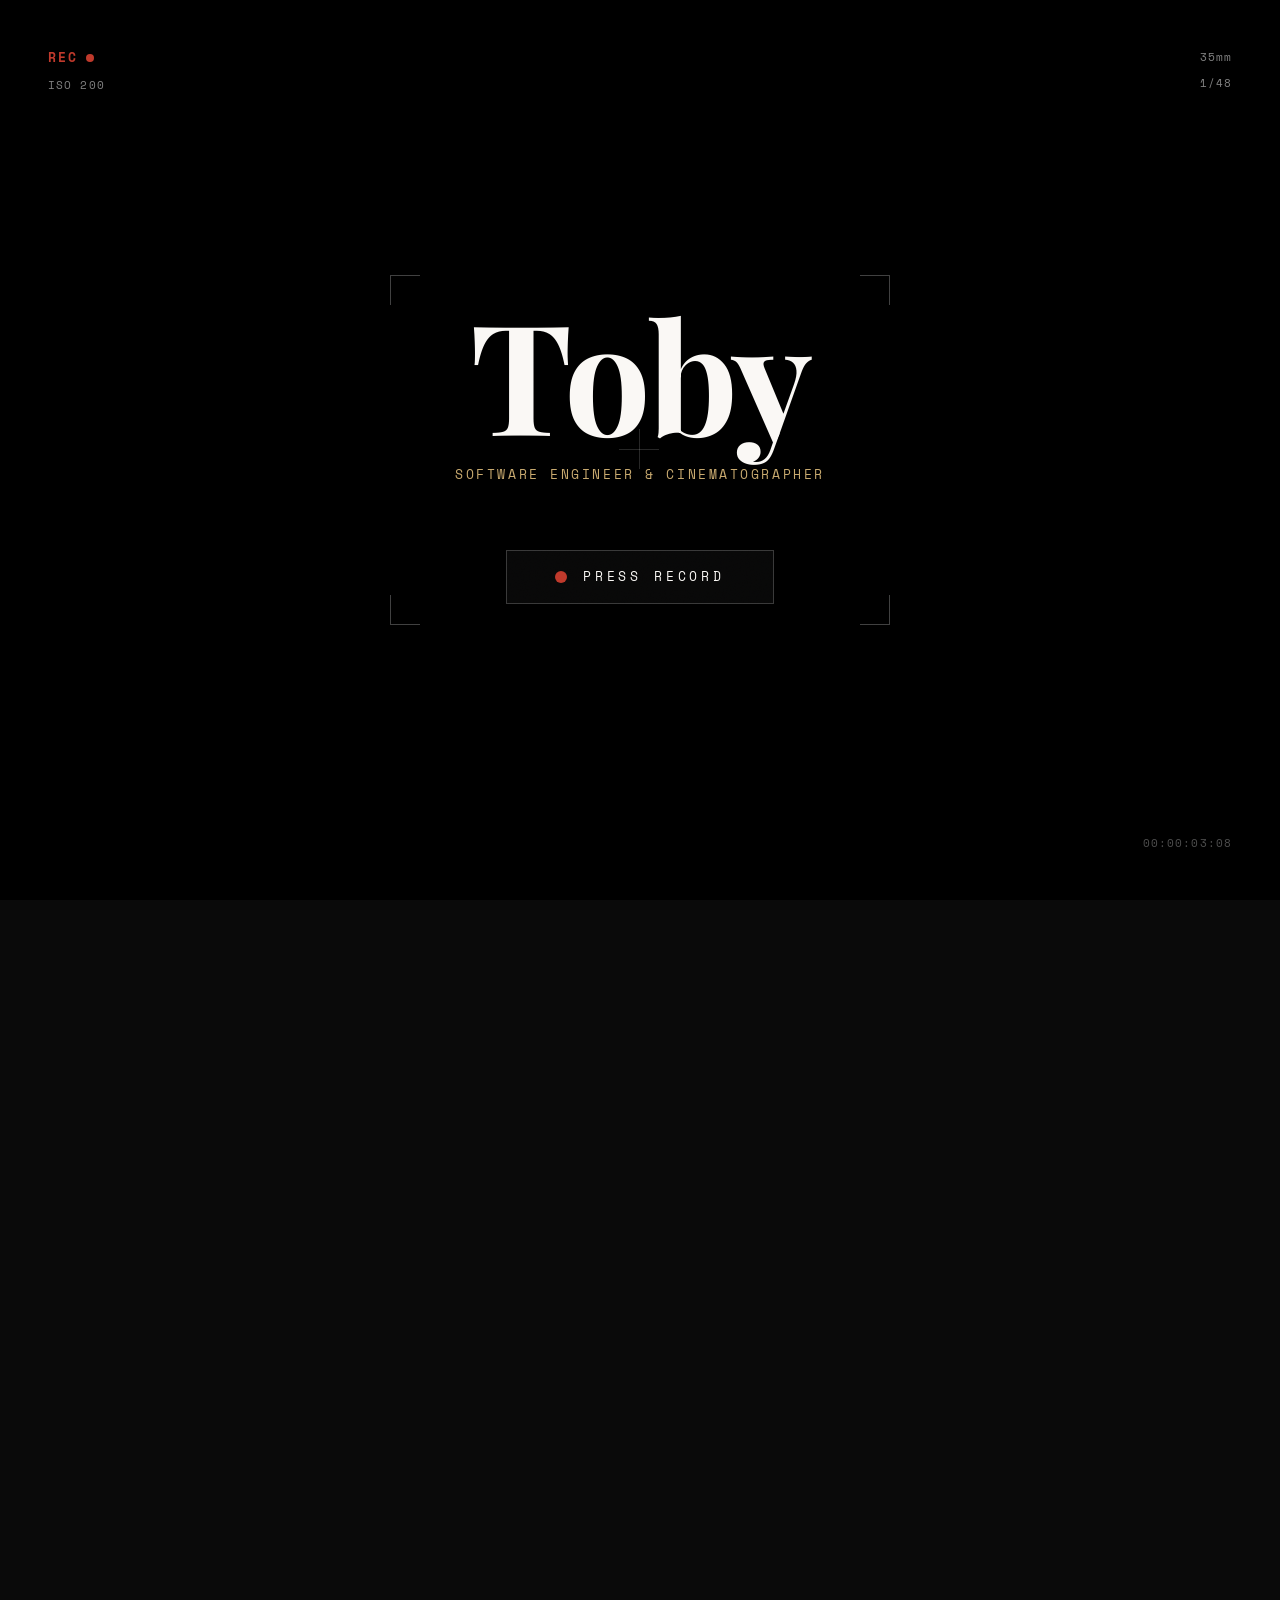
==== v4/index.html @ 3d8ef24a "Add all portfolio versions and update root index Includes v1 assets (css/js), version2, version3 (in" ====
<!DOCTYPE html>
<html lang="en">
<head>
  <meta charset="UTF-8">
  <meta name="viewport" content="width=device-width, initial-scale=1.0">
  <title>Toby | Software Engineer & Cinematographer</title>

  <!-- SEO -->
  <meta name="description" content="Toby (Anani Oluwatobiloba) — Software engineer & cinematographer. Engineering systems, capturing stories.">
  <meta name="author" content="Anani Oluwatobiloba">
  <meta property="og:title" content="Toby — Software Engineer & Cinematographer">
  <meta property="og:description" content="Engineering systems. Capturing stories. Sometimes both.">
  <meta property="og:type" content="website">
  <meta name="twitter:card" content="summary_large_image">
  <meta name="twitter:site" content="@Anani_oluwatobi">

  <!-- Favicon -->
  <link rel="icon" href="../img/favicon.svg" type="image/svg+xml">

  <!-- Fonts -->
  <link rel="preconnect" href="https://fonts.googleapis.com">
  <link rel="preconnect" href="https://fonts.gstatic.com" crossorigin>
  <link href="https://fonts.googleapis.com/css2?family=Playfair+Display:wght@400;500;600;700;800&family=Space+Mono:wght@400;700&family=Inter:wght@300;400;500;600&display=swap" rel="stylesheet">

  <!-- Styles -->
  <link rel="stylesheet" href="css/style.css">

  <!-- GSAP + ScrollTrigger -->
  <script src="https://cdnjs.cloudflare.com/ajax/libs/gsap/3.12.5/gsap.min.js" defer></script>
  <script src="https://cdnjs.cloudflare.com/ajax/libs/gsap/3.12.5/ScrollTrigger.min.js" defer></script>
</head>
<body>

  <!-- ═══════════════════════════════════════════
       FILM GRAIN OVERLAY (always on)
  ═══════════════════════════════════════════ -->
  <div class="film-grain" aria-hidden="true"></div>

  <!-- ═══════════════════════════════════════════
       CINEMATIC ENTRY / VIEWFINDER
  ═══════════════════════════════════════════ -->
  <section class="viewfinder" id="viewfinder">
    <div class="viewfinder__hud">
      <div class="viewfinder__top-left">
        <span class="viewfinder__rec">REC <span class="viewfinder__rec-dot"></span></span>
        <span class="viewfinder__meta">ISO 200</span>
      </div>
      <div class="viewfinder__top-right">
        <span class="viewfinder__meta">35mm</span>
        <span class="viewfinder__meta">1/48</span>
      </div>
      <div class="viewfinder__crosshair"></div>
      <div class="viewfinder__brackets">
        <span class="viewfinder__bracket viewfinder__bracket--tl"></span>
        <span class="viewfinder__bracket viewfinder__bracket--tr"></span>
        <span class="viewfinder__bracket viewfinder__bracket--bl"></span>
        <span class="viewfinder__bracket viewfinder__bracket--br"></span>
      </div>
    </div>

    <div class="viewfinder__bg">
      <img src="https://images.unsplash.com/photo-1533929736458-ca588d08c8be?w=1920&q=80" alt="" class="viewfinder__bg-img">
    </div>

    <div class="viewfinder__content">
      <h1 class="viewfinder__name">Toby</h1>
      <p class="viewfinder__role">Software Engineer & Cinematographer</p>
      <button class="viewfinder__enter" id="enter-btn">
        <span class="viewfinder__enter-icon"></span>
        PRESS RECORD
      </button>
    </div>

    <div class="viewfinder__timecode">00:00:00:00</div>
  </section>

  <!-- ═══════════════════════════════════════════
       MAIN SITE (hidden until entry)
  ═══════════════════════════════════════════ -->
  <main class="site" id="site">

    <!-- ─── NAVIGATION ─── -->
    <nav class="nav" id="nav">
      <a href="#" class="nav__brand">TOBY<span class="nav__brand-dot">.</span></a>
      <ul class="nav__links" id="nav-links">
        <li><a href="#location-code" class="nav__link" data-location="1">THE CODE STUDIO</a></li>
        <li><a href="#location-cinema" class="nav__link" data-location="2">THE CINEMATIC WORLD</a></li>
        <li><a href="#location-lab" class="nav__link" data-location="3">THE EXPERIMENT LAB</a></li>
        <li><a href="#location-journey" class="nav__link" data-location="4">THE JOURNEY</a></li>
        <li><a href="#location-contact" class="nav__link" data-location="5">CONTACT</a></li>
      </ul>
      <button class="nav__hamburger" id="hamburger" aria-label="Toggle menu" aria-expanded="false">
        <span></span><span></span><span></span>
      </button>
    </nav>

    <!-- Mobile Menu -->
    <div class="mobile-menu" id="mobile-menu">
      <ul class="mobile-menu__links">
        <li><a href="#location-code" class="mobile-menu__link">THE CODE STUDIO</a></li>
        <li><a href="#location-cinema" class="mobile-menu__link">THE CINEMATIC WORLD</a></li>
        <li><a href="#location-lab" class="mobile-menu__link">THE EXPERIMENT LAB</a></li>
        <li><a href="#location-journey" class="mobile-menu__link">THE JOURNEY</a></li>
        <li><a href="#location-contact" class="mobile-menu__link">CONTACT</a></li>
      </ul>
    </div>

    <!-- ═══════════════════════════════════════════
         LOCATION 1 — THE CODE STUDIO
    ═══════════════════════════════════════════ -->
    <section class="location" id="location-code">
      <div class="location__header">
        <span class="location__number">LOCATION 01</span>
        <h2 class="location__title">THE CODE STUDIO</h2>
        <p class="location__subtitle">Where systems are engineered</p>
      </div>

      <div class="location__content container">
        <div class="code-studio__about">
          <div class="code-studio__text">
            <p>
              Hey, I'm Toby — a software engineer based in the Netherlands who's passionate about
              crafting clean, performant web experiences. I take ideas from concept to
              production, whether that's building fintech apps, productivity tools, or full-stack
              platforms.
            </p>
            <p>
              When I'm not writing code, I'm behind a camera capturing motion, light,
              and atmosphere. Both crafts share the same core: attention to detail
              and a desire to create something meaningful.
            </p>
          </div>
          <div class="code-studio__skills">
            <div class="skill-float" data-speed="0.8">React</div>
            <div class="skill-float" data-speed="1.2">Node.js</div>
            <div class="skill-float" data-speed="0.6">TypeScript</div>
            <div class="skill-float" data-speed="1.0">PostgreSQL</div>
            <div class="skill-float" data-speed="0.9">GraphQL</div>
            <div class="skill-float" data-speed="1.1">Next.js</div>
            <div class="skill-float" data-speed="0.7">Three.js</div>
            <div class="skill-float" data-speed="1.3">Systems</div>
          </div>
        </div>

        <div class="projects-grid">
          <!-- Swift Finance -->
          <article class="project-module" data-project="swift">
            <div class="project-module__visual">
              <img src="../img/illustration/swiftbank.png" alt="Swift Finance" loading="lazy">
              <div class="project-module__overlay">
                <span class="project-module__label">VIEW PROJECT</span>
              </div>
            </div>
            <div class="project-module__info">
              <h3 class="project-module__title">Swift Finance</h3>
              <p class="project-module__desc">Save money, make payments, and get loans easily. Manage your finances anywhere with just your phone number.</p>
              <div class="project-module__meta">
                <span class="project-module__tag">React</span>
              </div>
              <div class="project-module__links">
                <a href="http://getswiftbank.com" target="_blank" rel="noopener noreferrer" class="project-module__link">
                  Live
                  <svg width="12" height="12" viewBox="0 0 24 24" fill="none" stroke="currentColor" stroke-width="2"><path d="M7 17L17 7M17 7H7M17 7V17"/></svg>
                </a>
              </div>
            </div>
          </article>

          <!-- Todoly -->
          <article class="project-module" data-project="todoly">
            <div class="project-module__visual">
              <img src="../img/illustration/todoly.png" alt="Todoly" loading="lazy">
              <div class="project-module__overlay">
                <span class="project-module__label">VIEW PROJECT</span>
              </div>
            </div>
            <div class="project-module__info">
              <h3 class="project-module__title">Todoly</h3>
              <p class="project-module__desc">A task management app with a clean, intuitive interface for organizing daily tasks.</p>
              <div class="project-module__meta">
                <span class="project-module__tag">React</span>
                <span class="project-module__tag">GraphQL</span>
              </div>
              <div class="project-module__links">
                <a href="https://github.com/oluwatobiloba2000/Todoly" target="_blank" rel="noopener noreferrer" class="project-module__link">Code</a>
                <a href="https://todoly-app.netlify.app/" target="_blank" rel="noopener noreferrer" class="project-module__link">
                  Live
                  <svg width="12" height="12" viewBox="0 0 24 24" fill="none" stroke="currentColor" stroke-width="2"><path d="M7 17L17 7M17 7H7M17 7V17"/></svg>
                </a>
              </div>
            </div>
          </article>

          <!-- Team Work -->
          <article class="project-module" data-project="teamwork">
            <div class="project-module__visual">
              <img src="../img/illustration/Team work app.png" alt="Team Work" loading="lazy">
              <div class="project-module__overlay">
                <span class="project-module__label">VIEW PROJECT</span>
              </div>
            </div>
            <div class="project-module__info">
              <h3 class="project-module__title">Team Work</h3>
              <p class="project-module__desc">An internal social network for organizations — facilitating interaction and promoting team bonding.</p>
              <div class="project-module__meta">
                <span class="project-module__tag">React</span>
                <span class="project-module__tag">Node.js</span>
                <span class="project-module__tag">Express</span>
                <span class="project-module__tag">PostgreSQL</span>
              </div>
              <div class="project-module__links">
                <a href="https://github.com/oluwatobiloba2000/team-work" target="_blank" rel="noopener noreferrer" class="project-module__link">Code</a>
                <a href="https://teamily.netlify.app/" target="_blank" rel="noopener noreferrer" class="project-module__link">
                  Live
                  <svg width="12" height="12" viewBox="0 0 24 24" fill="none" stroke="currentColor" stroke-width="2"><path d="M7 17L17 7M17 7H7M17 7V17"/></svg>
                </a>
              </div>
            </div>
          </article>

          <!-- Geo Search -->
          <article class="project-module" data-project="geo">
            <div class="project-module__visual">
              <img src="../img/illustration/geo search.png" alt="Geo Search" loading="lazy">
              <div class="project-module__overlay">
                <span class="project-module__label">VIEW PROJECT</span>
              </div>
            </div>
            <div class="project-module__info">
              <h3 class="project-module__title">Geo Search</h3>
              <p class="project-module__desc">Search for places and get timezone, weather, temperature, wind speed, humidity, and precipitation data.</p>
              <div class="project-module__meta">
                <span class="project-module__tag">HTML</span>
                <span class="project-module__tag">Google Maps API</span>
                <span class="project-module__tag">OpenWeather API</span>
              </div>
              <div class="project-module__links">
                <a href="https://github.com/oluwatobiloba2000" target="_blank" rel="noopener noreferrer" class="project-module__link">Code</a>
              </div>
            </div>
          </article>

          <!-- Trimer -->
          <article class="project-module" data-project="trimer">
            <div class="project-module__info project-module__info--solo">
              <h3 class="project-module__title">Trimer</h3>
              <p class="project-module__desc">A URL shortener that converts long URLs into clean, condensed links with a RESTful API architecture.</p>
              <div class="project-module__meta">
                <span class="project-module__tag">MongoDB</span>
                <span class="project-module__tag">Node.js</span>
                <span class="project-module__tag">Express</span>
              </div>
              <div class="project-module__links">
                <a href="https://github.com/oluwatobiloba2000/trimer" target="_blank" rel="noopener noreferrer" class="project-module__link">Code</a>
              </div>
            </div>
          </article>
        </div>
      </div>
    </section>

    <!-- ═══════════════════════════════════════════
         LOCATION 2 — THE CINEMATIC WORLD
    ═══════════════════════════════════════════ -->
    <section class="location location--cinema" id="location-cinema">
      <div class="location__header">
        <span class="location__number">LOCATION 02</span>
        <h2 class="location__title">THE CINEMATIC WORLD</h2>
        <p class="location__subtitle">Where stories are captured</p>
      </div>

      <div class="location__content container">
        <!-- Film Projects as Posters -->
        <div class="films-grid">
          <article class="film-poster">
            <div class="film-poster__visual">
              <img src="https://images.unsplash.com/photo-1480714378408-67cf0d13bc1b?w=800&q=80" alt="Haarlem Vibrant City" loading="lazy">
              <div class="film-poster__overlay">
                <span class="film-poster__year">2025</span>
                <h3 class="film-poster__title">HAARLEM VIBRANT CITY</h3>
                <p class="film-poster__tagline">Exploring rhythm in a living city</p>
              </div>
            </div>
          </article>

          <article class="film-poster">
            <div class="film-poster__visual">
              <img src="https://images.unsplash.com/photo-1519681393784-d120267933ba?w=800&q=80" alt="Silent Peaks" loading="lazy">
              <div class="film-poster__overlay">
                <span class="film-poster__year">2025</span>
                <h3 class="film-poster__title">SILENT PEAKS</h3>
                <p class="film-poster__tagline">Finding stillness in motion</p>
              </div>
            </div>
          </article>

          <article class="film-poster">
            <div class="film-poster__visual">
              <img src="https://images.unsplash.com/photo-1506744038136-46273834b3fb?w=800&q=80" alt="Still Waters" loading="lazy">
              <div class="film-poster__overlay">
                <span class="film-poster__year">2024</span>
                <h3 class="film-poster__title">STILL WATERS</h3>
                <p class="film-poster__tagline">Reflections of a quiet world</p>
              </div>
            </div>
          </article>
        </div>

        <!-- Shot Categories -->
        <div class="shots-section">
          <h3 class="shots-section__title">THE SHOTS</h3>
          <div class="shots-grid">
            <div class="shot-category" data-category="movement">
              <img src="https://images.unsplash.com/photo-1517694712202-14dd9538aa97?w=600&q=80" alt="Movement" loading="lazy">
              <span class="shot-category__label">MOVEMENT</span>
            </div>
            <div class="shot-category" data-category="light">
              <img src="https://images.unsplash.com/photo-1494790108377-be9c29b29330?w=600&q=80" alt="Light" loading="lazy">
              <span class="shot-category__label">LIGHT</span>
            </div>
            <div class="shot-category" data-category="textures">
              <img src="https://images.unsplash.com/photo-1507003211169-0a1dd7228f2d?w=600&q=80" alt="Textures" loading="lazy">
              <span class="shot-category__label">TEXTURES</span>
            </div>
            <div class="shot-category" data-category="night">
              <img src="https://images.unsplash.com/photo-1533929736458-ca588d08c8be?w=600&q=80" alt="Night" loading="lazy">
              <span class="shot-category__label">NIGHT</span>
            </div>
          </div>
        </div>

        <!-- Gear Section -->
        <div class="gear-section">
          <h3 class="gear-section__title">THE GEAR</h3>
          <div class="gear-grid">
            <div class="gear-item">
              <span class="gear-item__icon">&#9711;</span>
              <span class="gear-item__name">Sony A7III</span>
              <span class="gear-item__type">Camera</span>
            </div>
            <div class="gear-item">
              <span class="gear-item__icon">&#9711;</span>
              <span class="gear-item__name">Samyang 35mm f1.8</span>
              <span class="gear-item__type">Lens</span>
            </div>
            <div class="gear-item">
              <span class="gear-item__icon">&#9711;</span>
              <span class="gear-item__name">Mist 1/4 Filter</span>
              <span class="gear-item__type">Filter</span>
            </div>
            <div class="gear-item">
              <span class="gear-item__icon">&#9711;</span>
              <span class="gear-item__name">iPhone 15 Pro</span>
              <span class="gear-item__type">Secondary</span>
            </div>
            <div class="gear-item">
              <span class="gear-item__icon">&#9711;</span>
              <span class="gear-item__name">Blackmagic Camera</span>
              <span class="gear-item__type">App</span>
            </div>
            <div class="gear-item">
              <span class="gear-item__icon">&#9711;</span>
              <span class="gear-item__name">DJI Gimbal</span>
              <span class="gear-item__type">Stabilizer</span>
            </div>
          </div>
        </div>
      </div>
    </section>

    <!-- ═══════════════════════════════════════════
         LOCATION 3 — THE EXPERIMENT LAB
    ═══════════════════════════════════════════ -->
    <section class="location location--lab" id="location-lab">
      <div class="location__header">
        <span class="location__number">LOCATION 03</span>
        <h2 class="location__title">THE EXPERIMENT LAB</h2>
        <p class="location__subtitle">Where engineering meets cinema</p>
      </div>

      <div class="location__content container">
        <!-- Film Grain Simulator -->
        <div class="experiment" id="grain-simulator">
          <h3 class="experiment__title">Film Grain Simulator</h3>
          <p class="experiment__desc">Adjust the parameters to see how different film stocks look</p>
          <div class="experiment__controls">
            <div class="experiment__slider">
              <label>Grain Size</label>
              <input type="range" min="0" max="100" value="30" id="grain-size">
              <span class="experiment__value" id="grain-size-val">30</span>
            </div>
            <div class="experiment__slider">
              <label>Intensity</label>
              <input type="range" min="0" max="100" value="50" id="grain-intensity">
              <span class="experiment__value" id="grain-intensity-val">50</span>
            </div>
            <div class="experiment__slider">
              <label>Temperature</label>
              <input type="range" min="0" max="100" value="50" id="grain-temp">
              <span class="experiment__value" id="grain-temp-val">50</span>
            </div>
          </div>
          <div class="experiment__preview" id="grain-preview">
            <img src="https://images.unsplash.com/photo-1480714378408-67cf0d13bc1b?w=800&q=80" alt="Preview" loading="lazy">
            <canvas id="grain-canvas"></canvas>
          </div>
        </div>

        <!-- Color Grading Tool -->
        <div class="experiment" id="color-grading">
          <h3 class="experiment__title">Color Grading Tool</h3>
          <p class="experiment__desc">Try grading this shot — adjust lift, gamma, and gain</p>
          <div class="experiment__controls">
            <div class="experiment__slider">
              <label>Brightness</label>
              <input type="range" min="50" max="150" value="100" id="grade-brightness">
              <span class="experiment__value" id="grade-brightness-val">100</span>
            </div>
            <div class="experiment__slider">
              <label>Contrast</label>
              <input type="range" min="50" max="200" value="100" id="grade-contrast">
              <span class="experiment__value" id="grade-contrast-val">100</span>
            </div>
            <div class="experiment__slider">
              <label>Saturate</label>
              <input type="range" min="0" max="200" value="100" id="grade-saturate">
              <span class="experiment__value" id="grade-saturate-val">100</span>
            </div>
            <div class="experiment__slider">
              <label>Hue Rotate</label>
              <input type="range" min="0" max="360" value="0" id="grade-hue">
              <span class="experiment__value" id="grade-hue-val">0</span>
            </div>
          </div>
          <div class="experiment__preview" id="grade-preview">
            <img src="https://images.unsplash.com/photo-1519681393784-d120267933ba?w=800&q=80" alt="Color grade preview" id="grade-img" loading="lazy">
          </div>
        </div>
      </div>
    </section>

    <!-- ═══════════════════════════════════════════
         LOCATION 4 — THE JOURNEY
    ═══════════════════════════════════════════ -->
    <section class="location location--journey" id="location-journey">
      <div class="location__header">
        <span class="location__number">LOCATION 04</span>
        <h2 class="location__title">THE JOURNEY</h2>
        <p class="location__subtitle">A documentary sequence</p>
      </div>

      <div class="location__content container">
        <div class="timeline">
          <div class="timeline__line"></div>

          <div class="timeline__entry" data-year="2020">
            <div class="timeline__year">2020</div>
            <div class="timeline__card">
              <h3>Started Software Engineering</h3>
              <p>Began building web applications, learning React, Node.js, and modern web technologies.</p>
            </div>
          </div>

          <div class="timeline__entry" data-year="2022">
            <div class="timeline__year">2022</div>
            <div class="timeline__card">
              <h3>Professional Development</h3>
              <p>Built fintech applications and productivity tools. Deepened expertise in full-stack development.</p>
            </div>
          </div>

          <div class="timeline__entry" data-year="2024">
            <div class="timeline__year">2024</div>
            <div class="timeline__card">
              <h3>Started Cinematography</h3>
              <p>Picked up the camera. Started learning composition, lighting, and visual storytelling.</p>
            </div>
          </div>

          <div class="timeline__entry" data-year="2025">
            <div class="timeline__year">2025</div>
            <div class="timeline__card">
              <h3>First Cinematic B-roll</h3>
              <p>Shot first cinematic B-roll series. Haarlem Vibrant City project completed.</p>
            </div>
          </div>

          <div class="timeline__entry" data-year="2026">
            <div class="timeline__year">2026</div>
            <div class="timeline__card">
              <h3>Merging Both Worlds</h3>
              <p>Building visual storytelling projects. Where film meets code meets creative engineering.</p>
            </div>
          </div>
        </div>
      </div>
    </section>

    <!-- ═══════════════════════════════════════════
         LOCATION 5 — THE FINAL SCENE (CONTACT)
    ═══════════════════════════════════════════ -->
    <section class="location location--contact" id="location-contact">
      <div class="location__header">
        <span class="location__number">LOCATION 05</span>
        <h2 class="location__title">THE FINAL SCENE</h2>
        <p class="location__subtitle">Let's create something</p>
      </div>

      <div class="location__content container">
        <div class="final-scene">
          <div class="final-scene__message">
            <p class="final-scene__line">Engineering systems.</p>
            <p class="final-scene__line">Capturing stories.</p>
            <p class="final-scene__line final-scene__line--accent">Sometimes both.</p>
          </div>

          <div class="final-scene__grid">
            <form class="contact-form" id="contact-form" action="https://formspree.io/f/YOUR_FORM_ID" method="POST">
              <div class="contact-form__group">
                <input type="text" id="name" name="name" required autocomplete="name" placeholder=" ">
                <label for="name">Your Name</label>
              </div>
              <div class="contact-form__group">
                <input type="email" id="email" name="email" required autocomplete="email" placeholder=" ">
                <label for="email">Your Email</label>
              </div>
              <div class="contact-form__group">
                <textarea id="message" name="message" rows="5" required placeholder=" "></textarea>
                <label for="message">Your Message</label>
              </div>
              <button type="submit" class="contact-form__btn" id="submit-btn">
                LET'S CREATE SOMETHING
              </button>
              <p class="contact-form__status" id="form-status"></p>
            </form>

            <div class="final-scene__info">
              <div class="final-scene__block">
                <h3>Let's talk</h3>
                <p>Open to freelance projects, collaboration, or a chat about code and cameras.</p>
              </div>
              <div class="final-scene__block">
                <h3>Email</h3>
                <a href="mailto:anani.tobi@gmail.com">anani.tobi@gmail.com</a>
              </div>
              <div class="final-scene__block">
                <h3>Socials</h3>
                <div class="final-scene__socials">
                  <a href="https://github.com/oluwatobiloba2000" target="_blank" rel="noopener noreferrer" aria-label="GitHub">
                    <svg width="22" height="22" viewBox="0 0 24 24" fill="currentColor"><path d="M12 0c-6.626 0-12 5.373-12 12 0 5.302 3.438 9.8 8.207 11.387.599.111.793-.261.793-.577v-2.234c-3.338.726-4.033-1.416-4.033-1.416-.546-1.387-1.333-1.756-1.333-1.756-1.089-.745.083-.729.083-.729 1.205.084 1.839 1.237 1.839 1.237 1.07 1.834 2.807 1.304 3.492.997.107-.775.418-1.305.762-1.604-2.665-.305-5.467-1.334-5.467-5.931 0-1.311.469-2.381 1.236-3.221-.124-.303-.535-1.524.117-3.176 0 0 1.008-.322 3.301 1.23.957-.266 1.983-.399 3.003-.404 1.02.005 2.047.138 3.006.404 2.291-1.552 3.297-1.23 3.297-1.23.653 1.653.242 2.874.118 3.176.77.84 1.235 1.911 1.235 3.221 0 4.609-2.807 5.624-5.479 5.921.43.372.823 1.102.823 2.222v3.293c0 .319.192.694.801.576 4.765-1.589 8.199-6.086 8.199-11.386 0-6.627-5.373-12-12-12z"/></svg>
                  </a>
                  <a href="https://twitter.com/Anani_oluwatobi" target="_blank" rel="noopener noreferrer" aria-label="Twitter">
                    <svg width="22" height="22" viewBox="0 0 24 24" fill="currentColor"><path d="M18.244 2.25h3.308l-7.227 8.26 8.502 11.24H16.17l-5.214-6.817L4.99 21.75H1.68l7.73-8.835L1.254 2.25H8.08l4.713 6.231zm-1.161 17.52h1.833L7.084 4.126H5.117z"/></svg>
                  </a>
                  <a href="https://www.linkedin.com/in/anani-oluwatobi/" target="_blank" rel="noopener noreferrer" aria-label="LinkedIn">
                    <svg width="22" height="22" viewBox="0 0 24 24" fill="currentColor"><path d="M19 0h-14c-2.761 0-5 2.239-5 5v14c0 2.761 2.239 5 5 5h14c2.762 0 5-2.239 5-5v-14c0-2.761-2.238-5-5-5zm-11 19h-3v-11h3v11zm-1.5-12.268c-.966 0-1.75-.79-1.75-1.764s.784-1.764 1.75-1.764 1.75.79 1.75 1.764-.783 1.764-1.75 1.764zm13.5 12.268h-3v-5.604c0-3.368-4-3.113-4 0v5.604h-3v-11h3v1.765c1.396-2.586 7-2.777 7 2.476v6.759z"/></svg>
                  </a>
                </div>
              </div>
              <div class="final-scene__block">
                <a href="https://standardresume.co/r/QdquTFB9p7_ZnbSRKBfSe" target="_blank" rel="noopener noreferrer" class="final-scene__resume-btn">
                  View Resume
                  <svg width="16" height="16" viewBox="0 0 24 24" fill="none" stroke="currentColor" stroke-width="2"><path d="M7 17L17 7M17 7H7M17 7V17"/></svg>
                </a>
              </div>
            </div>
          </div>
        </div>
      </div>
    </section>

    <!-- ═══════════════════════════════════════════
         FOOTER
    ═══════════════════════════════════════════ -->
    <footer class="footer">
      <div class="container footer__inner">
        <p class="footer__copy">Directed by Toby &mdash; 2026</p>
        <p class="footer__credit">Built with code, captured on film</p>
      </div>
    </footer>

  </main>

  <!-- SVG filter for film grain -->
  <svg class="sr-only" aria-hidden="true">
    <defs>
      <filter id="film-grain-filter">
        <feTurbulence type="fractalNoise" baseFrequency="0.65" numOctaves="3" stitchTiles="stitch" result="noise"/>
        <feColorMatrix type="saturate" values="0" in="noise" result="mono"/>
        <feBlend in="SourceGraphic" in2="mono" mode="multiply"/>
      </filter>
    </defs>
  </svg>

  <!-- Scripts -->
  <script src="js/main.js"></script>
  <script src="js/cinema.js"></script>
  <script src="js/experiments.js"></script>

</body>
</html>
---- v4/css/style.css ----
/* ═══════════════════════════════════════════════
   CINEMATIC DESIGN SYSTEM
   ═══════════════════════════════════════════════ */
:root {
  /* Cinematic Colors */
  --clr-bg:          #0A0A0A;
  --clr-surface:     #111111;
  --clr-surface-2:   #1A1A1A;
  --clr-accent:      #C8A96E;
  --clr-accent-dim:  #8B7444;
  --clr-text:        #E8E4DE;
  --clr-text-dim:    #7A7570;
  --clr-text-bright: #FAF8F5;
  --clr-border:      #2A2520;
  --clr-red:         #C0392B;
  --clr-warm:        rgba(200, 169, 110, 0.08);

  /* Typography */
  --ff-cinematic: 'Playfair Display', Georgia, serif;
  --ff-mono:      'Space Mono', 'Courier New', monospace;
  --ff-body:      'Inter', -apple-system, sans-serif;

  --fs-xs:   0.7rem;
  --fs-sm:   0.8rem;
  --fs-base: 1rem;
  --fs-md:   1.125rem;
  --fs-lg:   1.25rem;
  --fs-xl:   1.5rem;
  --fs-2xl:  2rem;
  --fs-3xl:  2.5rem;
  --fs-4xl:  3.5rem;
  --fs-5xl:  clamp(3rem, 8vw, 6rem);
  --fs-hero: clamp(4rem, 12vw, 10rem);

  /* Spacing */
  --space-xs:  0.5rem;
  --space-sm:  0.75rem;
  --space-md:  1rem;
  --space-lg:  1.5rem;
  --space-xl:  2rem;
  --space-2xl: 3rem;
  --space-3xl: 4rem;
  --space-4xl: 6rem;
  --space-section: clamp(6rem, 12vh, 10rem);

  /* Effects */
  --radius-sm: 4px;
  --radius-md: 8px;
  --radius-lg: 16px;
  --transition: 0.4s cubic-bezier(0.4, 0, 0.2, 1);
  --transition-slow: 0.8s cubic-bezier(0.4, 0, 0.2, 1);

  /* Layout */
  --container-max: 1200px;
  --nav-height: 72px;
}

/* ═══════════════════════════════════════════════
   RESET
   ═══════════════════════════════════════════════ */
*, *::before, *::after {
  margin: 0;
  padding: 0;
  box-sizing: border-box;
}

html {
  scroll-behavior: smooth;
  scroll-padding-top: var(--nav-height);
}

body {
  font-family: var(--ff-body);
  font-size: var(--fs-base);
  line-height: 1.6;
  color: var(--clr-text);
  background: var(--clr-bg);
  -webkit-font-smoothing: antialiased;
  overflow-x: hidden;
}

a { color: inherit; text-decoration: none; }
img { max-width: 100%; height: auto; display: block; }
ul, ol { list-style: none; }
button { cursor: pointer; border: none; background: none; font: inherit; color: inherit; }
input, textarea { font: inherit; color: inherit; }
.sr-only { position: absolute; width: 1px; height: 1px; overflow: hidden; clip: rect(0,0,0,0); }

.container {
  width: 100%;
  max-width: var(--container-max);
  margin: 0 auto;
  padding: 0 var(--space-xl);
}

/* ═══════════════════════════════════════════════
   FILM GRAIN OVERLAY
   ═══════════════════════════════════════════════ */
.film-grain {
  position: fixed;
  inset: 0;
  z-index: 9999;
  pointer-events: none;
  opacity: 0.035;
  background-image: url("data:image/svg+xml,%3Csvg viewBox='0 0 256 256' xmlns='http://www.w3.org/2000/svg'%3E%3Cfilter id='n'%3E%3CfeTurbulence type='fractalNoise' baseFrequency='0.7' numOctaves='4' stitchTiles='stitch'/%3E%3C/filter%3E%3Crect width='100%25' height='100%25' filter='url(%23n)'/%3E%3C/svg%3E");
  background-size: 256px 256px;
  animation: grain 0.5s steps(6) infinite;
  mix-blend-mode: overlay;
}

@keyframes grain {
  0%, 100% { transform: translate(0, 0); }
  10% { transform: translate(-5%, -10%); }
  30% { transform: translate(3%, -15%); }
  50% { transform: translate(12%, 9%); }
  70% { transform: translate(9%, 4%); }
  90% { transform: translate(-1%, 7%); }
}

/* ═══════════════════════════════════════════════
   VIEWFINDER / CINEMATIC ENTRY
   ═══════════════════════════════════════════════ */
.viewfinder {
  position: fixed;
  inset: 0;
  z-index: 5000;
  background: #000;
  display: flex;
  align-items: center;
  justify-content: center;
  overflow: hidden;
  transition: opacity 1.2s ease, transform 1.2s ease;
}

.viewfinder--exiting {
  opacity: 0;
  transform: scale(1.3);
}

.viewfinder--hidden {
  display: none;
}

/* Background */
.viewfinder__bg {
  position: absolute;
  inset: 0;
}

.viewfinder__bg-img {
  width: 100%;
  height: 100%;
  object-fit: cover;
  filter: brightness(0.4) contrast(1.1) saturate(0.8);
  transform: scale(1.05);
  animation: viewfinder-breathe 8s ease-in-out infinite;
}

@keyframes viewfinder-breathe {
  0%, 100% { transform: scale(1.05); }
  50%      { transform: scale(1.1); }
}

/* HUD Elements */
.viewfinder__hud {
  position: absolute;
  inset: 0;
  z-index: 2;
  pointer-events: none;
}

.viewfinder__top-left {
  position: absolute;
  top: clamp(1.5rem, 4vw, 3rem);
  left: clamp(1.5rem, 4vw, 3rem);
  display: flex;
  flex-direction: column;
  gap: var(--space-xs);
}

.viewfinder__top-right {
  position: absolute;
  top: clamp(1.5rem, 4vw, 3rem);
  right: clamp(1.5rem, 4vw, 3rem);
  display: flex;
  flex-direction: column;
  gap: var(--space-xs);
  text-align: right;
}

.viewfinder__rec {
  font-family: var(--ff-mono);
  font-size: var(--fs-sm);
  color: var(--clr-red);
  font-weight: 700;
  letter-spacing: 0.15em;
  display: flex;
  align-items: center;
  gap: var(--space-xs);
}

.viewfinder__rec-dot {
  width: 8px;
  height: 8px;
  background: var(--clr-red);
  border-radius: 50%;
  animation: rec-blink 1s ease infinite;
}

@keyframes rec-blink {
  0%, 100% { opacity: 1; }
  50%      { opacity: 0; }
}

.viewfinder__meta {
  font-family: var(--ff-mono);
  font-size: var(--fs-xs);
  color: rgba(255, 255, 255, 0.5);
  letter-spacing: 0.1em;
}

/* Crosshair */
.viewfinder__crosshair {
  position: absolute;
  top: 50%;
  left: 50%;
  width: 2px;
  height: 2px;
  transform: translate(-50%, -50%);
}

.viewfinder__crosshair::before,
.viewfinder__crosshair::after {
  content: '';
  position: absolute;
  background: rgba(255, 255, 255, 0.15);
}

.viewfinder__crosshair::before {
  width: 40px;
  height: 1px;
  top: 0;
  left: -20px;
}

.viewfinder__crosshair::after {
  width: 1px;
  height: 40px;
  top: -20px;
  left: 0;
}

/* Focus Brackets */
.viewfinder__brackets {
  position: absolute;
  top: 50%;
  left: 50%;
  width: min(70vw, 500px);
  height: min(50vh, 350px);
  transform: translate(-50%, -50%);
}

.viewfinder__bracket {
  position: absolute;
  width: 30px;
  height: 30px;
  border-color: rgba(255, 255, 255, 0.25);
  border-style: solid;
  border-width: 0;
}

.viewfinder__bracket--tl { top: 0; left: 0; border-top-width: 1px; border-left-width: 1px; }
.viewfinder__bracket--tr { top: 0; right: 0; border-top-width: 1px; border-right-width: 1px; }
.viewfinder__bracket--bl { bottom: 0; left: 0; border-bottom-width: 1px; border-left-width: 1px; }
.viewfinder__bracket--br { bottom: 0; right: 0; border-bottom-width: 1px; border-right-width: 1px; }

/* Center Content */
.viewfinder__content {
  position: relative;
  z-index: 3;
  text-align: center;
  padding: var(--space-xl);
}

.viewfinder__name {
  font-family: var(--ff-cinematic);
  font-size: var(--fs-hero);
  font-weight: 700;
  color: var(--clr-text-bright);
  letter-spacing: -0.02em;
  line-height: 1;
  margin-bottom: var(--space-md);
  opacity: 0;
  transform: translateY(30px);
  animation: viewfinder-fade-in 1s ease 0.5s forwards;
}

.viewfinder__role {
  font-family: var(--ff-mono);
  font-size: clamp(var(--fs-xs), 1.5vw, var(--fs-sm));
  color: var(--clr-accent);
  letter-spacing: 0.2em;
  text-transform: uppercase;
  margin-bottom: var(--space-3xl);
  opacity: 0;
  animation: viewfinder-fade-in 1s ease 1s forwards;
}

.viewfinder__enter {
  font-family: var(--ff-mono);
  font-size: var(--fs-sm);
  color: var(--clr-text-bright);
  letter-spacing: 0.3em;
  text-transform: uppercase;
  padding: var(--space-md) var(--space-2xl);
  border: 1px solid rgba(255, 255, 255, 0.2);
  background: rgba(255, 255, 255, 0.03);
  backdrop-filter: blur(4px);
  cursor: pointer;
  transition: var(--transition);
  display: inline-flex;
  align-items: center;
  gap: var(--space-md);
  opacity: 0;
  animation: viewfinder-fade-in 1s ease 1.5s forwards;
}

.viewfinder__enter:hover {
  border-color: var(--clr-accent);
  color: var(--clr-accent);
  background: rgba(200, 169, 110, 0.05);
}

.viewfinder__enter-icon {
  width: 12px;
  height: 12px;
  border-radius: 50%;
  background: var(--clr-red);
  animation: rec-blink 1s ease infinite;
}

.viewfinder__timecode {
  position: absolute;
  bottom: clamp(1.5rem, 4vw, 3rem);
  right: clamp(1.5rem, 4vw, 3rem);
  font-family: var(--ff-mono);
  font-size: var(--fs-xs);
  color: rgba(255, 255, 255, 0.3);
  letter-spacing: 0.1em;
  z-index: 2;
}

@keyframes viewfinder-fade-in {
  to {
    opacity: 1;
    transform: translateY(0);
  }
}

/* ═══════════════════════════════════════════════
   MAIN SITE (initially hidden)
   ═══════════════════════════════════════════════ */
.site {
  opacity: 0;
  transition: opacity 1s ease;
}

.site--visible {
  opacity: 1;
}

/* ═══════════════════════════════════════════════
   NAVIGATION
   ═══════════════════════════════════════════════ */
.nav {
  position: fixed;
  top: 0;
  left: 0;
  right: 0;
  z-index: 1000;
  display: flex;
  align-items: center;
  justify-content: space-between;
  height: var(--nav-height);
  padding: 0 var(--space-xl);
  background: transparent;
  transition: background var(--transition), backdrop-filter var(--transition);
}

.nav--scrolled {
  background: rgba(10, 10, 10, 0.9);
  backdrop-filter: blur(16px);
  -webkit-backdrop-filter: blur(16px);
  border-bottom: 1px solid var(--clr-border);
}

.nav__brand {
  font-family: var(--ff-cinematic);
  font-size: var(--fs-xl);
  font-weight: 700;
  color: var(--clr-text-bright);
  letter-spacing: 0.1em;
}

.nav__brand-dot {
  color: var(--clr-accent);
}

.nav__links {
  display: flex;
  gap: var(--space-lg);
}

.nav__link {
  font-family: var(--ff-mono);
  font-size: 0.65rem;
  font-weight: 400;
  color: var(--clr-text-dim);
  letter-spacing: 0.15em;
  text-transform: uppercase;
  padding: var(--space-xs) 0;
  position: relative;
  transition: color var(--transition);
}

.nav__link::after {
  content: '';
  position: absolute;
  bottom: 0;
  left: 0;
  width: 0;
  height: 1px;
  background: var(--clr-accent);
  transition: width var(--transition);
}

.nav__link:hover,
.nav__link.active {
  color: var(--clr-accent);
}

.nav__link:hover::after,
.nav__link.active::after {
  width: 100%;
}

/* Hamburger */
.nav__hamburger {
  display: none;
  flex-direction: column;
  gap: 5px;
  padding: var(--space-xs);
  z-index: 1100;
}

.nav__hamburger span {
  display: block;
  width: 24px;
  height: 1px;
  background: var(--clr-text);
  transition: var(--transition);
  transform-origin: center;
}

.nav__hamburger.open span:nth-child(1) { transform: translateY(6px) rotate(45deg); }
.nav__hamburger.open span:nth-child(2) { opacity: 0; }
.nav__hamburger.open span:nth-child(3) { transform: translateY(-6px) rotate(-45deg); }

/* Mobile Menu */
.mobile-menu {
  position: fixed;
  inset: 0;
  z-index: 1050;
  background: rgba(10, 10, 10, 0.98);
  display: flex;
  align-items: center;
  justify-content: center;
  opacity: 0;
  pointer-events: none;
  transition: opacity 0.5s ease;
}

.mobile-menu.open {
  opacity: 1;
  pointer-events: auto;
}

.mobile-menu__links {
  text-align: center;
  display: flex;
  flex-direction: column;
  gap: var(--space-xl);
}

.mobile-menu__link {
  font-family: var(--ff-cinematic);
  font-size: var(--fs-2xl);
  font-weight: 600;
  color: var(--clr-text);
  opacity: 0;
  transform: translateY(20px);
  transition: opacity 0.5s ease, transform 0.5s ease, color 0.3s ease;
}

.mobile-menu.open .mobile-menu__link {
  opacity: 1;
  transform: translateY(0);
}

.mobile-menu.open li:nth-child(1) .mobile-menu__link { transition-delay: 0.1s; }
.mobile-menu.open li:nth-child(2) .mobile-menu__link { transition-delay: 0.15s; }
.mobile-menu.open li:nth-child(3) .mobile-menu__link { transition-delay: 0.2s; }
.mobile-menu.open li:nth-child(4) .mobile-menu__link { transition-delay: 0.25s; }
.mobile-menu.open li:nth-child(5) .mobile-menu__link { transition-delay: 0.3s; }

.mobile-menu__link:hover {
  color: var(--clr-accent);
}

/* ═══════════════════════════════════════════════
   LOCATION SECTIONS (Shared)
   ═══════════════════════════════════════════════ */
.location {
  min-height: 100vh;
  padding: var(--space-section) 0;
  position: relative;
}

.location__header {
  text-align: center;
  margin-bottom: var(--space-4xl);
  padding-top: var(--nav-height);
}

.location__number {
  font-family: var(--ff-mono);
  font-size: var(--fs-xs);
  color: var(--clr-accent);
  letter-spacing: 0.3em;
  display: block;
  margin-bottom: var(--space-md);
}

.location__title {
  font-family: var(--ff-cinematic);
  font-size: var(--fs-5xl);
  font-weight: 700;
  color: var(--clr-text-bright);
  letter-spacing: 0.02em;
  margin-bottom: var(--space-md);
}

.location__subtitle {
  font-family: var(--ff-mono);
  font-size: var(--fs-sm);
  color: var(--clr-text-dim);
  letter-spacing: 0.15em;
  text-transform: uppercase;
}

/* Location divider line */
.location::before {
  content: '';
  position: absolute;
  top: 0;
  left: 50%;
  transform: translateX(-50%);
  width: 1px;
  height: 60px;
  background: linear-gradient(to bottom, transparent, var(--clr-accent), transparent);
}

/* ═══════════════════════════════════════════════
   LOCATION 1 — CODE STUDIO
   ═══════════════════════════════════════════════ */
.code-studio__about {
  display: grid;
  grid-template-columns: 1fr 1fr;
  gap: var(--space-4xl);
  margin-bottom: var(--space-4xl);
  align-items: center;
}

.code-studio__text p {
  color: var(--clr-text-dim);
  font-size: var(--fs-md);
  line-height: 1.8;
  margin-bottom: var(--space-lg);
}

.code-studio__skills {
  display: flex;
  flex-wrap: wrap;
  gap: var(--space-md);
  justify-content: center;
}

.skill-float {
  font-family: var(--ff-mono);
  font-size: var(--fs-sm);
  color: var(--clr-text-dim);
  padding: var(--space-sm) var(--space-lg);
  border: 1px solid var(--clr-border);
  border-radius: var(--radius-sm);
  transition: var(--transition);
  cursor: default;
}

.skill-float:hover {
  border-color: var(--clr-accent);
  color: var(--clr-accent);
  transform: translateY(-4px);
  box-shadow: 0 8px 30px rgba(200, 169, 110, 0.1);
}

/* Projects Grid */
.projects-grid {
  display: grid;
  grid-template-columns: repeat(auto-fill, minmax(340px, 1fr));
  gap: var(--space-xl);
}

.project-module {
  background: var(--clr-surface);
  border: 1px solid var(--clr-border);
  border-radius: var(--radius-md);
  overflow: hidden;
  transition: transform var(--transition), box-shadow var(--transition);
}

.project-module:hover {
  transform: translateY(-6px);
  box-shadow: 0 16px 40px rgba(0, 0, 0, 0.4);
}

.project-module__visual {
  position: relative;
  aspect-ratio: 16/10;
  overflow: hidden;
  background: var(--clr-bg);
}

.project-module__visual img {
  width: 100%;
  height: 100%;
  object-fit: cover;
  filter: grayscale(50%) contrast(1.1);
  transition: filter 0.6s ease, transform 0.6s ease;
}

.project-module:hover .project-module__visual img {
  filter: grayscale(0%) contrast(1);
  transform: scale(1.05);
}

.project-module__overlay {
  position: absolute;
  inset: 0;
  background: rgba(0, 0, 0, 0.5);
  display: flex;
  align-items: center;
  justify-content: center;
  opacity: 0;
  transition: opacity var(--transition);
}

.project-module:hover .project-module__overlay {
  opacity: 1;
}

.project-module__label {
  font-family: var(--ff-mono);
  font-size: var(--fs-xs);
  color: var(--clr-accent);
  letter-spacing: 0.3em;
  border: 1px solid var(--clr-accent);
  padding: var(--space-xs) var(--space-lg);
}

.project-module__info {
  padding: var(--space-lg);
}

.project-module__info--solo {
  padding: var(--space-2xl) var(--space-lg);
}

.project-module__title {
  font-family: var(--ff-cinematic);
  font-size: var(--fs-lg);
  font-weight: 600;
  color: var(--clr-text-bright);
  margin-bottom: var(--space-xs);
}

.project-module__desc {
  color: var(--clr-text-dim);
  font-size: var(--fs-sm);
  line-height: 1.6;
  margin-bottom: var(--space-md);
}

.project-module__meta {
  display: flex;
  flex-wrap: wrap;
  gap: var(--space-xs);
  margin-bottom: var(--space-md);
}

.project-module__tag {
  font-family: var(--ff-mono);
  font-size: 0.65rem;
  color: var(--clr-text-dim);
  padding: 0.2em 0.6em;
  border: 1px solid var(--clr-border);
  border-radius: var(--radius-sm);
  letter-spacing: 0.05em;
}

.project-module__links {
  display: flex;
  gap: var(--space-md);
}

.project-module__link {
  font-family: var(--ff-mono);
  font-size: var(--fs-xs);
  color: var(--clr-accent);
  letter-spacing: 0.1em;
  display: inline-flex;
  align-items: center;
  gap: 4px;
  transition: color var(--transition);
}

.project-module__link:hover {
  color: var(--clr-text-bright);
}

/* ═══════════════════════════════════════════════
   LOCATION 2 — CINEMATIC WORLD
   ═══════════════════════════════════════════════ */
.location--cinema {
  background: var(--clr-surface);
}

/* Film Posters */
.films-grid {
  display: grid;
  grid-template-columns: repeat(auto-fill, minmax(320px, 1fr));
  gap: var(--space-xl);
  margin-bottom: var(--space-4xl);
}

.film-poster {
  cursor: pointer;
}

.film-poster__visual {
  position: relative;
  aspect-ratio: 2/3;
  overflow: hidden;
  border-radius: var(--radius-md);
}

.film-poster__visual img {
  width: 100%;
  height: 100%;
  object-fit: cover;
  filter: contrast(1.1) saturate(0.8);
  transition: transform var(--transition-slow), filter var(--transition-slow);
}

.film-poster:hover .film-poster__visual img {
  transform: scale(1.08);
  filter: contrast(1.1) saturate(1);
}

.film-poster__overlay {
  position: absolute;
  inset: 0;
  background: linear-gradient(to top, rgba(0,0,0,0.85) 0%, rgba(0,0,0,0.2) 40%, transparent 70%);
  display: flex;
  flex-direction: column;
  justify-content: flex-end;
  padding: var(--space-2xl);
}

.film-poster__year {
  font-family: var(--ff-mono);
  font-size: var(--fs-xs);
  color: var(--clr-accent);
  letter-spacing: 0.3em;
  margin-bottom: var(--space-xs);
}

.film-poster__title {
  font-family: var(--ff-cinematic);
  font-size: var(--fs-2xl);
  font-weight: 700;
  color: var(--clr-text-bright);
  letter-spacing: 0.05em;
  margin-bottom: var(--space-xs);
}

.film-poster__tagline {
  font-family: var(--ff-body);
  font-size: var(--fs-sm);
  color: var(--clr-text-dim);
  font-style: italic;
}

/* Shots Section */
.shots-section {
  margin-bottom: var(--space-4xl);
}

.shots-section__title {
  font-family: var(--ff-mono);
  font-size: var(--fs-xs);
  color: var(--clr-accent);
  letter-spacing: 0.3em;
  margin-bottom: var(--space-xl);
}

.shots-grid {
  display: grid;
  grid-template-columns: repeat(auto-fill, minmax(240px, 1fr));
  gap: var(--space-md);
}

.shot-category {
  position: relative;
  aspect-ratio: 4/3;
  overflow: hidden;
  border-radius: var(--radius-md);
  cursor: pointer;
}

.shot-category img {
  width: 100%;
  height: 100%;
  object-fit: cover;
  filter: grayscale(70%);
  transition: filter var(--transition), transform var(--transition);
}

.shot-category:hover img {
  filter: grayscale(0%);
  transform: scale(1.05);
}

.shot-category__label {
  position: absolute;
  bottom: var(--space-lg);
  left: var(--space-lg);
  font-family: var(--ff-mono);
  font-size: var(--fs-xs);
  color: var(--clr-text-bright);
  letter-spacing: 0.3em;
  text-shadow: 0 2px 8px rgba(0,0,0,0.5);
}

/* Gear Section */
.gear-section__title {
  font-family: var(--ff-mono);
  font-size: var(--fs-xs);
  color: var(--clr-accent);
  letter-spacing: 0.3em;
  margin-bottom: var(--space-xl);
}

.gear-grid {
  display: grid;
  grid-template-columns: repeat(auto-fill, minmax(200px, 1fr));
  gap: var(--space-md);
}

.gear-item {
  display: flex;
  flex-direction: column;
  align-items: center;
  gap: var(--space-xs);
  padding: var(--space-xl);
  border: 1px solid var(--clr-border);
  border-radius: var(--radius-md);
  transition: var(--transition);
  text-align: center;
}

.gear-item:hover {
  border-color: var(--clr-accent-dim);
  background: var(--clr-warm);
}

.gear-item__icon {
  font-size: var(--fs-2xl);
  color: var(--clr-accent-dim);
  line-height: 1;
}

.gear-item__name {
  font-family: var(--ff-mono);
  font-size: var(--fs-sm);
  color: var(--clr-text);
  font-weight: 700;
}

.gear-item__type {
  font-family: var(--ff-mono);
  font-size: var(--fs-xs);
  color: var(--clr-text-dim);
  text-transform: uppercase;
  letter-spacing: 0.1em;
}

/* ═══════════════════════════════════════════════
   LOCATION 3 — EXPERIMENT LAB
   ═══════════════════════════════════════════════ */
.location--lab {
  background: var(--clr-bg);
}

.experiment {
  margin-bottom: var(--space-4xl);
  padding: var(--space-2xl);
  border: 1px solid var(--clr-border);
  border-radius: var(--radius-lg);
  background: var(--clr-surface);
}

.experiment__title {
  font-family: var(--ff-cinematic);
  font-size: var(--fs-2xl);
  font-weight: 600;
  color: var(--clr-text-bright);
  margin-bottom: var(--space-xs);
}

.experiment__desc {
  font-size: var(--fs-sm);
  color: var(--clr-text-dim);
  margin-bottom: var(--space-2xl);
}

.experiment__controls {
  display: flex;
  flex-wrap: wrap;
  gap: var(--space-xl);
  margin-bottom: var(--space-xl);
}

.experiment__slider {
  flex: 1;
  min-width: 180px;
  display: flex;
  flex-direction: column;
  gap: var(--space-xs);
}

.experiment__slider label {
  font-family: var(--ff-mono);
  font-size: var(--fs-xs);
  color: var(--clr-text-dim);
  letter-spacing: 0.1em;
  text-transform: uppercase;
}

.experiment__slider input[type="range"] {
  -webkit-appearance: none;
  appearance: none;
  width: 100%;
  height: 2px;
  background: var(--clr-border);
  outline: none;
  border-radius: 2px;
}

.experiment__slider input[type="range"]::-webkit-slider-thumb {
  -webkit-appearance: none;
  width: 14px;
  height: 14px;
  border-radius: 50%;
  background: var(--clr-accent);
  cursor: pointer;
  border: 2px solid var(--clr-bg);
}

.experiment__slider input[type="range"]::-moz-range-thumb {
  width: 14px;
  height: 14px;
  border-radius: 50%;
  background: var(--clr-accent);
  cursor: pointer;
  border: 2px solid var(--clr-bg);
}

.experiment__value {
  font-family: var(--ff-mono);
  font-size: var(--fs-xs);
  color: var(--clr-accent);
}

.experiment__preview {
  position: relative;
  border-radius: var(--radius-md);
  overflow: hidden;
  aspect-ratio: 16/9;
}

.experiment__preview img {
  width: 100%;
  height: 100%;
  object-fit: cover;
}

.experiment__preview canvas {
  position: absolute;
  inset: 0;
  width: 100%;
  height: 100%;
  pointer-events: none;
  mix-blend-mode: overlay;
}

/* ═══════════════════════════════════════════════
   LOCATION 4 — JOURNEY TIMELINE
   ═══════════════════════════════════════════════ */
.location--journey {
  background: var(--clr-surface);
}

.timeline {
  position: relative;
  max-width: 700px;
  margin: 0 auto;
  padding-left: var(--space-3xl);
}

.timeline__line {
  position: absolute;
  left: 0;
  top: 0;
  bottom: 0;
  width: 1px;
  background: var(--clr-border);
}

.timeline__entry {
  position: relative;
  margin-bottom: var(--space-3xl);
  padding-left: var(--space-xl);
}

.timeline__entry::before {
  content: '';
  position: absolute;
  left: calc(-1 * var(--space-3xl) - 4px);
  top: 6px;
  width: 9px;
  height: 9px;
  border-radius: 50%;
  background: var(--clr-accent);
  box-shadow: 0 0 0 4px var(--clr-surface), 0 0 0 5px var(--clr-border);
}

.timeline__year {
  font-family: var(--ff-mono);
  font-size: var(--fs-xs);
  color: var(--clr-accent);
  letter-spacing: 0.3em;
  margin-bottom: var(--space-sm);
}

.timeline__card {
  padding: var(--space-xl);
  background: var(--clr-surface-2);
  border: 1px solid var(--clr-border);
  border-radius: var(--radius-md);
}

.timeline__card h3 {
  font-family: var(--ff-cinematic);
  font-size: var(--fs-lg);
  font-weight: 600;
  color: var(--clr-text-bright);
  margin-bottom: var(--space-xs);
}

.timeline__card p {
  font-size: var(--fs-sm);
  color: var(--clr-text-dim);
  line-height: 1.7;
}

/* ═══════════════════════════════════════════════
   LOCATION 5 — FINAL SCENE / CONTACT
   ═══════════════════════════════════════════════ */
.location--contact {
  background: var(--clr-bg);
}

.final-scene__message {
  text-align: center;
  margin-bottom: var(--space-4xl);
}

.final-scene__line {
  font-family: var(--ff-cinematic);
  font-size: clamp(var(--fs-2xl), 4vw, var(--fs-4xl));
  font-weight: 600;
  color: var(--clr-text);
  line-height: 1.4;
}

.final-scene__line--accent {
  color: var(--clr-accent);
  font-style: italic;
}

.final-scene__grid {
  display: grid;
  grid-template-columns: 1fr 1fr;
  gap: var(--space-4xl);
  align-items: start;
}

/* Contact Form */
.contact-form__group {
  position: relative;
  margin-bottom: var(--space-xl);
}

.contact-form__group input,
.contact-form__group textarea {
  width: 100%;
  padding: var(--space-md) 0 var(--space-xs);
  background: transparent;
  border: none;
  border-bottom: 1px solid var(--clr-border);
  outline: none;
  color: var(--clr-text);
  font-size: var(--fs-base);
  transition: border-color var(--transition);
}

.contact-form__group input:focus,
.contact-form__group textarea:focus {
  border-bottom-color: var(--clr-accent);
}

.contact-form__group label {
  position: absolute;
  left: 0;
  top: var(--space-md);
  font-size: var(--fs-base);
  color: var(--clr-text-dim);
  pointer-events: none;
  transition: var(--transition);
}

.contact-form__group input:focus ~ label,
.contact-form__group input:not(:placeholder-shown) ~ label,
.contact-form__group textarea:focus ~ label,
.contact-form__group textarea:not(:placeholder-shown) ~ label {
  top: -6px;
  font-size: var(--fs-xs);
  color: var(--clr-accent);
}

.contact-form__group input::placeholder,
.contact-form__group textarea::placeholder {
  color: transparent;
}

.contact-form__group textarea {
  resize: vertical;
  min-height: 120px;
}

.contact-form__btn {
  font-family: var(--ff-mono);
  font-size: var(--fs-sm);
  color: var(--clr-text-bright);
  letter-spacing: 0.2em;
  padding: var(--space-md) var(--space-2xl);
  border: 1px solid var(--clr-accent);
  background: transparent;
  cursor: pointer;
  transition: var(--transition);
  width: 100%;
}

.contact-form__btn:hover {
  background: var(--clr-accent);
  color: var(--clr-bg);
}

.contact-form__status {
  margin-top: var(--space-md);
  font-size: var(--fs-sm);
  min-height: 1.4em;
}

.contact-form__status--success { color: #4ade80; }
.contact-form__status--error { color: #f87171; }

/* Contact Info */
.final-scene__info {
  display: flex;
  flex-direction: column;
  gap: var(--space-2xl);
}

.final-scene__block h3 {
  font-family: var(--ff-cinematic);
  font-size: var(--fs-lg);
  font-weight: 600;
  color: var(--clr-text-bright);
  margin-bottom: var(--space-xs);
}

.final-scene__block p {
  color: var(--clr-text-dim);
  line-height: 1.6;
}

.final-scene__block a {
  color: var(--clr-accent);
  transition: color var(--transition);
}

.final-scene__block a:hover {
  color: var(--clr-text-bright);
}

.final-scene__socials {
  display: flex;
  gap: var(--space-md);
}

.final-scene__socials a {
  color: var(--clr-text-dim);
  transition: color var(--transition), transform var(--transition);
}

.final-scene__socials a:hover {
  color: var(--clr-accent);
  transform: translateY(-3px);
}

.final-scene__resume-btn {
  display: inline-flex;
  align-items: center;
  gap: var(--space-xs);
  font-family: var(--ff-mono);
  font-size: var(--fs-sm);
  color: var(--clr-accent);
  letter-spacing: 0.1em;
  padding: var(--space-sm) 0;
  border-bottom: 1px solid var(--clr-border);
  transition: var(--transition);
}

.final-scene__resume-btn:hover {
  border-bottom-color: var(--clr-accent);
  color: var(--clr-text-bright);
}

/* ═══════════════════════════════════════════════
   FOOTER
   ═══════════════════════════════════════════════ */
.footer {
  padding: var(--space-2xl) 0;
  border-top: 1px solid var(--clr-border);
}

.footer__inner {
  display: flex;
  align-items: center;
  justify-content: space-between;
}

.footer__copy {
  font-family: var(--ff-mono);
  font-size: var(--fs-xs);
  color: var(--clr-text-dim);
  letter-spacing: 0.1em;
}

.footer__credit {
  font-family: var(--ff-mono);
  font-size: var(--fs-xs);
  color: var(--clr-text-dim);
  letter-spacing: 0.1em;
  font-style: italic;
}

/* ═══════════════════════════════════════════════
   SCROLL REVEAL ANIMATIONS
   ═══════════════════════════════════════════════ */
.reveal {
  opacity: 0;
  transform: translateY(40px);
  transition: opacity 0.8s ease, transform 0.8s ease;
}

.reveal--visible {
  opacity: 1;
  transform: translateY(0);
}

/* ═══════════════════════════════════════════════
   PARALLAX ELEMENTS
   ═══════════════════════════════════════════════ */
[data-parallax] {
  transition: transform 0.1s linear;
}

/* ═══════════════════════════════════════════════
   RESPONSIVE
   ═══════════════════════════════════════════════ */
@media (max-width: 1024px) {
  .code-studio__about {
    grid-template-columns: 1fr;
    gap: var(--space-2xl);
  }

  .final-scene__grid {
    grid-template-columns: 1fr;
    gap: var(--space-2xl);
  }

  .films-grid {
    grid-template-columns: repeat(auto-fill, minmax(260px, 1fr));
  }
}

@media (max-width: 768px) {
  .nav__links {
    display: none;
  }

  .nav__hamburger {
    display: flex;
  }

  .location__title {
    font-size: clamp(2rem, 6vw, 3rem);
  }

  .projects-grid {
    grid-template-columns: 1fr;
  }

  .films-grid {
    grid-template-columns: 1fr;
  }

  .shots-grid {
    grid-template-columns: 1fr 1fr;
  }

  .gear-grid {
    grid-template-columns: 1fr 1fr;
  }

  .experiment__controls {
    flex-direction: column;
  }

  .footer__inner {
    flex-direction: column;
    text-align: center;
    gap: var(--space-md);
  }

  .viewfinder__name {
    font-size: clamp(3rem, 15vw, 5rem);
  }
}

@media (max-width: 480px) {
  :root {
    --space-xl: 1.25rem;
  }

  .shots-grid {
    grid-template-columns: 1fr;
  }

  .gear-grid {
    grid-template-columns: 1fr;
  }

  .viewfinder__brackets {
    display: none;
  }

  .timeline {
    padding-left: var(--space-2xl);
  }
}

/* ═══════════════════════════════════════════════
   REDUCED MOTION
   ═══════════════════════════════════════════════ */
@media (prefers-reduced-motion: reduce) {
  *, *::before, *::after {
    animation-duration: 0.01ms !important;
    animation-iteration-count: 1 !important;
    transition-duration: 0.01ms !important;
    scroll-behavior: auto !important;
  }

  .film-grain { display: none; }
  .reveal { opacity: 1; transform: none; }
  .viewfinder__bg-img { animation: none; }
}
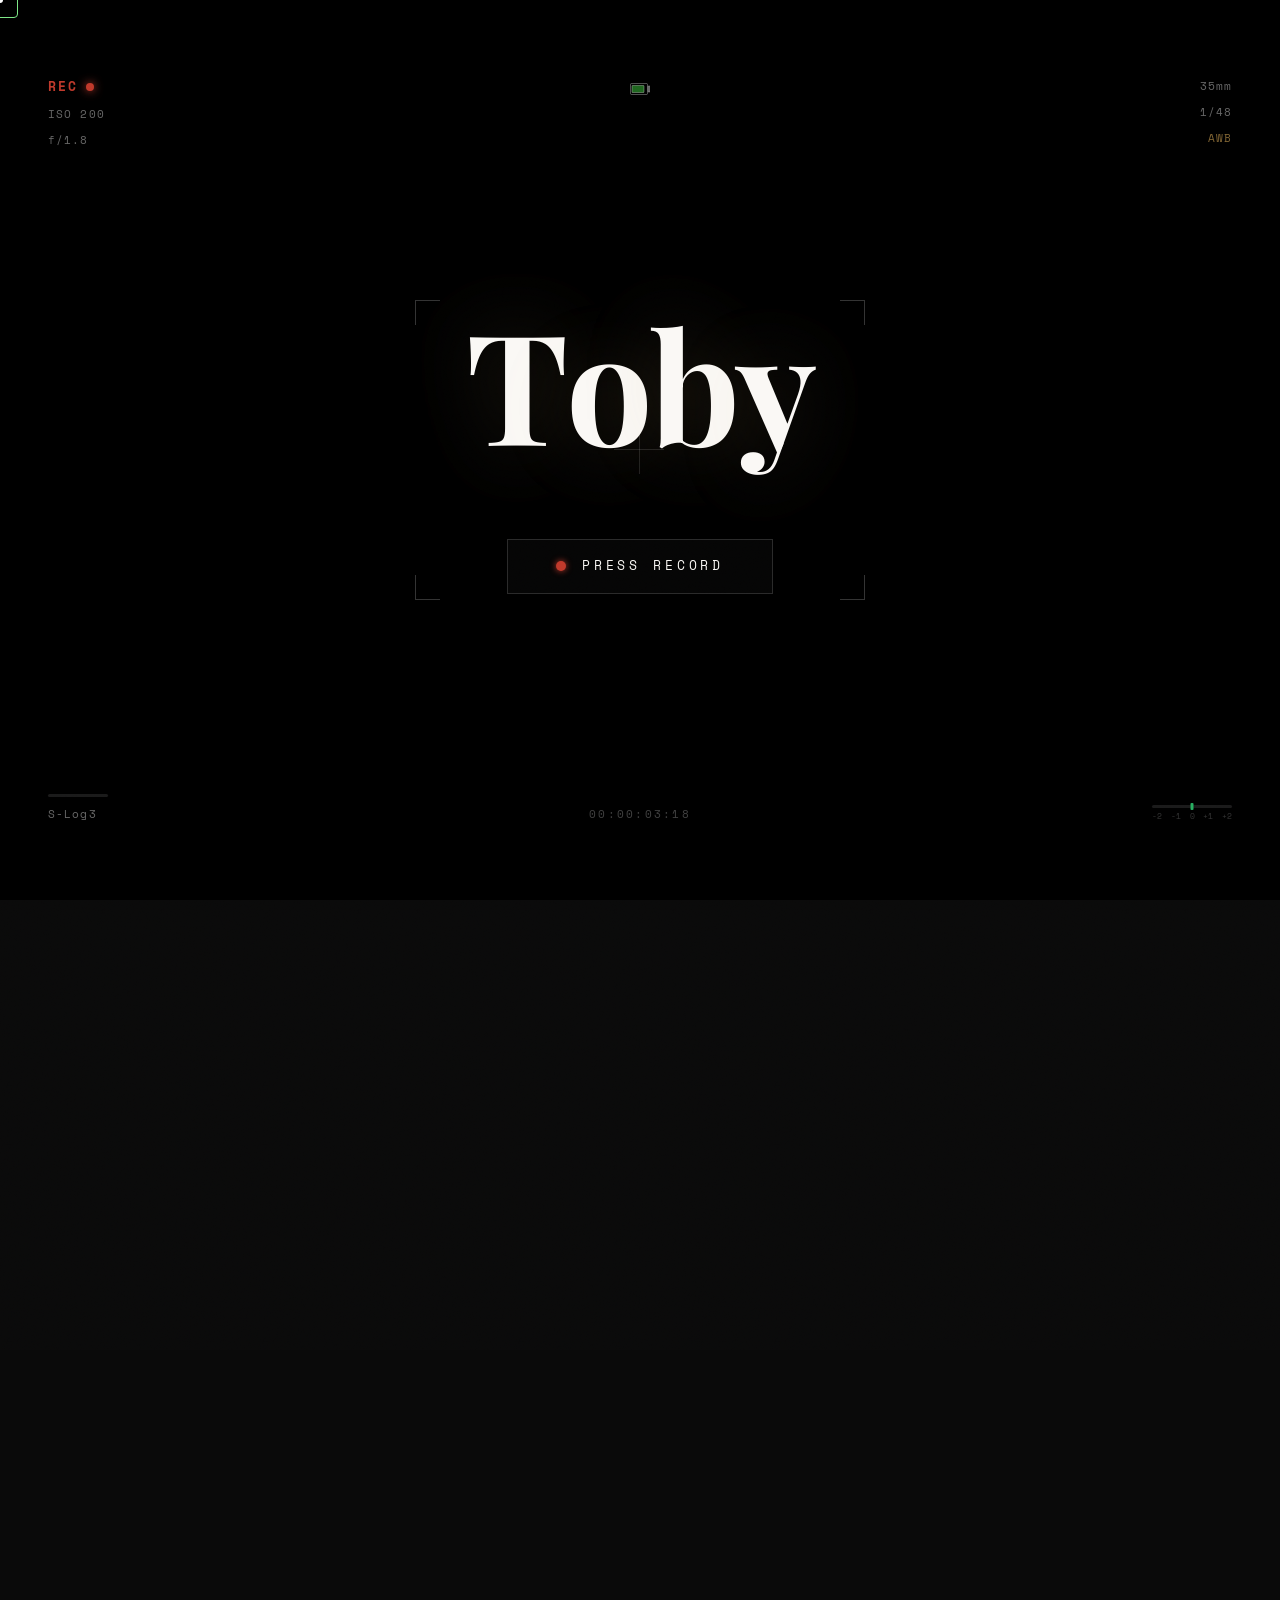
==== commit b38054e8: "Enhance v4 portfolio with cinematic visuals and interactive features Add custom cursor with section-" ====
--- a/v4/index.html
+++ b/v4/index.html
@@ -31,23 +31,51 @@
 </head>
 <body>
 
-  <!-- ═══════════════════════════════════════════
-       FILM GRAIN OVERLAY (always on)
-  ═══════════════════════════════════════════ -->
+  <!-- Custom Cursor -->
+  <div class="cursor" id="cursor">
+    <div class="cursor__dot"></div>
+    <div class="cursor__ring"></div>
+  </div>
+
+  <!-- Film Grain Overlay -->
   <div class="film-grain" aria-hidden="true"></div>
+
+  <!-- Scroll Progress (Film Strip) -->
+  <div class="scroll-progress" id="scroll-progress">
+    <div class="scroll-progress__fill" id="scroll-fill"></div>
+    <div class="scroll-progress__perfs">
+      <span></span><span></span><span></span><span></span><span></span>
+      <span></span><span></span><span></span><span></span><span></span>
+      <span></span><span></span><span></span><span></span><span></span>
+      <span></span><span></span><span></span><span></span><span></span>
+    </div>
+  </div>
 
   <!-- ═══════════════════════════════════════════
        CINEMATIC ENTRY / VIEWFINDER
   ═══════════════════════════════════════════ -->
   <section class="viewfinder" id="viewfinder">
+    <!-- Scanlines -->
+    <div class="viewfinder__scanlines" aria-hidden="true"></div>
+    <!-- Vignette -->
+    <div class="viewfinder__vignette" aria-hidden="true"></div>
+
     <div class="viewfinder__hud">
       <div class="viewfinder__top-left">
         <span class="viewfinder__rec">REC <span class="viewfinder__rec-dot"></span></span>
         <span class="viewfinder__meta">ISO 200</span>
+        <span class="viewfinder__meta">f/1.8</span>
       </div>
       <div class="viewfinder__top-right">
         <span class="viewfinder__meta">35mm</span>
         <span class="viewfinder__meta">1/48</span>
+        <span class="viewfinder__meta viewfinder__meta--wb">AWB</span>
+      </div>
+      <div class="viewfinder__bottom-left">
+        <div class="viewfinder__level">
+          <span class="viewfinder__level-bar"></span>
+        </div>
+        <span class="viewfinder__meta">S-Log3</span>
       </div>
       <div class="viewfinder__crosshair"></div>
       <div class="viewfinder__brackets">
@@ -56,30 +84,50 @@
         <span class="viewfinder__bracket viewfinder__bracket--bl"></span>
         <span class="viewfinder__bracket viewfinder__bracket--br"></span>
       </div>
+      <!-- Exposure meter -->
+      <div class="viewfinder__exposure">
+        <div class="viewfinder__exposure-bar">
+          <span class="viewfinder__exposure-marker"></span>
+        </div>
+        <div class="viewfinder__exposure-labels">
+          <span>-2</span><span>-1</span><span>0</span><span>+1</span><span>+2</span>
+        </div>
+      </div>
     </div>
 
     <div class="viewfinder__bg">
       <img src="https://images.unsplash.com/photo-1533929736458-ca588d08c8be?w=1920&q=80" alt="" class="viewfinder__bg-img">
     </div>
 
+    <!-- Letterbox bars -->
+    <div class="viewfinder__letterbox viewfinder__letterbox--top"></div>
+    <div class="viewfinder__letterbox viewfinder__letterbox--bottom"></div>
+
     <div class="viewfinder__content">
-      <h1 class="viewfinder__name">Toby</h1>
-      <p class="viewfinder__role">Software Engineer & Cinematographer</p>
-      <button class="viewfinder__enter" id="enter-btn">
+      <h1 class="viewfinder__name" id="viewfinder-name"></h1>
+      <p class="viewfinder__role" id="viewfinder-role"></p>
+      <button class="viewfinder__enter magnetic" id="enter-btn">
         <span class="viewfinder__enter-icon"></span>
-        PRESS RECORD
+        <span class="viewfinder__enter-text">PRESS RECORD</span>
       </button>
     </div>
 
-    <div class="viewfinder__timecode">00:00:00:00</div>
+    <div class="viewfinder__timecode" id="viewfinder-timecode">00:00:00:00</div>
+    <div class="viewfinder__battery">
+      <svg width="20" height="12" viewBox="0 0 20 12" fill="none" stroke="rgba(255,255,255,0.3)" stroke-width="1">
+        <rect x="0.5" y="0.5" width="17" height="11" rx="1"/>
+        <rect x="18" y="3" width="2" height="6" rx="0.5" fill="rgba(255,255,255,0.3)"/>
+        <rect x="2" y="2.5" width="12" height="7" rx="0.5" fill="rgba(77,255,77,0.4)"/>
+      </svg>
+    </div>
   </section>
 
   <!-- ═══════════════════════════════════════════
-       MAIN SITE (hidden until entry)
+       MAIN SITE
   ═══════════════════════════════════════════ -->
   <main class="site" id="site">
 
-    <!-- ─── NAVIGATION ─── -->
+    <!-- Navigation -->
     <nav class="nav" id="nav">
       <a href="#" class="nav__brand">TOBY<span class="nav__brand-dot">.</span></a>
       <ul class="nav__links" id="nav-links">
@@ -108,7 +156,10 @@
     <!-- ═══════════════════════════════════════════
          LOCATION 1 — THE CODE STUDIO
     ═══════════════════════════════════════════ -->
-    <section class="location" id="location-code">
+    <section class="location location--code" id="location-code" data-cursor="code">
+      <!-- Light leak transition -->
+      <div class="light-leak" aria-hidden="true"></div>
+
       <div class="location__header">
         <span class="location__number">LOCATION 01</span>
         <h2 class="location__title">THE CODE STUDIO</h2>
@@ -116,6 +167,7 @@
       </div>
 
       <div class="location__content container">
+        <!-- About + Interactive Terminal Side by Side -->
         <div class="code-studio__about">
           <div class="code-studio__text">
             <p>
@@ -130,20 +182,89 @@
               and a desire to create something meaningful.
             </p>
           </div>
-          <div class="code-studio__skills">
-            <div class="skill-float" data-speed="0.8">React</div>
-            <div class="skill-float" data-speed="1.2">Node.js</div>
-            <div class="skill-float" data-speed="0.6">TypeScript</div>
-            <div class="skill-float" data-speed="1.0">PostgreSQL</div>
-            <div class="skill-float" data-speed="0.9">GraphQL</div>
-            <div class="skill-float" data-speed="1.1">Next.js</div>
-            <div class="skill-float" data-speed="0.7">Three.js</div>
-            <div class="skill-float" data-speed="1.3">Systems</div>
+
+          <!-- Interactive Terminal -->
+          <div class="terminal" id="terminal">
+            <div class="terminal__header">
+              <div class="terminal__dots">
+                <span class="terminal__dot terminal__dot--red"></span>
+                <span class="terminal__dot terminal__dot--yellow"></span>
+                <span class="terminal__dot terminal__dot--green"></span>
+              </div>
+              <span class="terminal__title">toby@studio ~ </span>
+            </div>
+            <div class="terminal__body" id="terminal-body">
+              <div class="terminal__line"><span class="terminal__prompt">$</span> <span class="terminal__cmd">whoami</span></div>
+              <div class="terminal__output">Toby — Software Engineer & Cinematographer</div>
+              <div class="terminal__line"><span class="terminal__prompt">$</span> <span class="terminal__cmd">cat skills.json</span></div>
+              <div class="terminal__output terminal__output--json">{
+  "frontend": ["React", "Next.js", "TypeScript", "Three.js"],
+  "backend": ["Node.js", "Express", "PostgreSQL", "GraphQL"],
+  "tools": ["Git", "Docker", "AWS", "Figma"],
+  "cinema": ["Sony A7III", "DaVinci Resolve", "Premiere Pro"]
+}</div>
+              <div class="terminal__line"><span class="terminal__prompt">$</span> <span class="terminal__cmd">uptime</span></div>
+              <div class="terminal__output">coding since 2020 &mdash; 6 years and counting</div>
+              <div class="terminal__line terminal__line--active"><span class="terminal__prompt">$</span> <span class="terminal__cursor">_</span></div>
+            </div>
+            <input type="text" class="terminal__input" id="terminal-input" autocomplete="off" spellcheck="false" aria-label="Terminal input">
+          </div>
+        </div>
+
+        <!-- Code Stats Counter -->
+        <div class="code-stats">
+          <div class="code-stat" data-target="15000" data-suffix="+">
+            <span class="code-stat__number" data-count="0">0</span>
+            <span class="code-stat__label">Lines of Code</span>
+          </div>
+          <div class="code-stat" data-target="500" data-suffix="+">
+            <span class="code-stat__number" data-count="0">0</span>
+            <span class="code-stat__label">Git Commits</span>
+          </div>
+          <div class="code-stat" data-target="5">
+            <span class="code-stat__number" data-count="0">0</span>
+            <span class="code-stat__label">Projects Shipped</span>
+          </div>
+          <div class="code-stat" data-target="2847" data-suffix="+">
+            <span class="code-stat__number" data-count="0">0</span>
+            <span class="code-stat__label">Cups of Coffee</span>
+          </div>
+        </div>
+
+        <!-- Skills floating constellation -->
+        <div class="skills-constellation" id="skills-constellation">
+          <div class="skill-node" data-speed="0.8" style="--x: 10%; --y: 20%">React</div>
+          <div class="skill-node" data-speed="1.2" style="--x: 30%; --y: 60%">Node.js</div>
+          <div class="skill-node skill-node--lg" data-speed="0.6" style="--x: 55%; --y: 15%">TypeScript</div>
+          <div class="skill-node" data-speed="1.0" style="--x: 75%; --y: 45%">PostgreSQL</div>
+          <div class="skill-node skill-node--sm" data-speed="0.9" style="--x: 20%; --y: 80%">GraphQL</div>
+          <div class="skill-node skill-node--lg" data-speed="1.1" style="--x: 85%; --y: 75%">Next.js</div>
+          <div class="skill-node skill-node--sm" data-speed="0.7" style="--x: 45%; --y: 85%">Three.js</div>
+          <div class="skill-node" data-speed="1.3" style="--x: 65%; --y: 30%">Docker</div>
+          <div class="skill-node skill-node--sm" data-speed="0.5" style="--x: 5%; --y: 50%">Git</div>
+          <div class="skill-node" data-speed="1.0" style="--x: 90%; --y: 15%">AWS</div>
+          <div class="skill-node skill-node--sm" data-speed="0.8" style="--x: 40%; --y: 40%">Express</div>
+          <div class="skill-node" data-speed="1.1" style="--x: 50%; --y: 55%">MongoDB</div>
+          <canvas id="constellation-canvas" class="skills-constellation__canvas"></canvas>
+        </div>
+
+        <!-- Credits Marquee -->
+        <div class="credits-marquee">
+          <div class="credits-marquee__track">
+            <span>REACT</span><span>/</span><span>NODE.JS</span><span>/</span>
+            <span>TYPESCRIPT</span><span>/</span><span>POSTGRESQL</span><span>/</span>
+            <span>GRAPHQL</span><span>/</span><span>NEXT.JS</span><span>/</span>
+            <span>THREE.JS</span><span>/</span><span>DOCKER</span><span>/</span>
+            <span>AWS</span><span>/</span><span>FIGMA</span><span>/</span>
+            <span>REACT</span><span>/</span><span>NODE.JS</span><span>/</span>
+            <span>TYPESCRIPT</span><span>/</span><span>POSTGRESQL</span><span>/</span>
+            <span>GRAPHQL</span><span>/</span><span>NEXT.JS</span><span>/</span>
+            <span>THREE.JS</span><span>/</span><span>DOCKER</span><span>/</span>
+            <span>AWS</span><span>/</span><span>FIGMA</span><span>/</span>
           </div>
         </div>
 
         <div class="projects-grid">
-          <!-- Swift Finance -->
           <article class="project-module" data-project="swift">
             <div class="project-module__visual">
               <img src="../img/illustration/swiftbank.png" alt="Swift Finance" loading="lazy">
@@ -158,15 +279,13 @@
                 <span class="project-module__tag">React</span>
               </div>
               <div class="project-module__links">
-                <a href="http://getswiftbank.com" target="_blank" rel="noopener noreferrer" class="project-module__link">
-                  Live
-                  <svg width="12" height="12" viewBox="0 0 24 24" fill="none" stroke="currentColor" stroke-width="2"><path d="M7 17L17 7M17 7H7M17 7V17"/></svg>
+                <a href="http://getswiftbank.com" target="_blank" rel="noopener noreferrer" class="project-module__link magnetic">
+                  Live <svg width="12" height="12" viewBox="0 0 24 24" fill="none" stroke="currentColor" stroke-width="2"><path d="M7 17L17 7M17 7H7M17 7V17"/></svg>
                 </a>
               </div>
             </div>
           </article>
 
-          <!-- Todoly -->
           <article class="project-module" data-project="todoly">
             <div class="project-module__visual">
               <img src="../img/illustration/todoly.png" alt="Todoly" loading="lazy">
@@ -183,15 +302,13 @@
               </div>
               <div class="project-module__links">
                 <a href="https://github.com/oluwatobiloba2000/Todoly" target="_blank" rel="noopener noreferrer" class="project-module__link">Code</a>
-                <a href="https://todoly-app.netlify.app/" target="_blank" rel="noopener noreferrer" class="project-module__link">
-                  Live
-                  <svg width="12" height="12" viewBox="0 0 24 24" fill="none" stroke="currentColor" stroke-width="2"><path d="M7 17L17 7M17 7H7M17 7V17"/></svg>
+                <a href="https://todoly-app.netlify.app/" target="_blank" rel="noopener noreferrer" class="project-module__link magnetic">
+                  Live <svg width="12" height="12" viewBox="0 0 24 24" fill="none" stroke="currentColor" stroke-width="2"><path d="M7 17L17 7M17 7H7M17 7V17"/></svg>
                 </a>
               </div>
             </div>
           </article>
 
-          <!-- Team Work -->
           <article class="project-module" data-project="teamwork">
             <div class="project-module__visual">
               <img src="../img/illustration/Team work app.png" alt="Team Work" loading="lazy">
@@ -210,15 +327,13 @@
               </div>
               <div class="project-module__links">
                 <a href="https://github.com/oluwatobiloba2000/team-work" target="_blank" rel="noopener noreferrer" class="project-module__link">Code</a>
-                <a href="https://teamily.netlify.app/" target="_blank" rel="noopener noreferrer" class="project-module__link">
-                  Live
-                  <svg width="12" height="12" viewBox="0 0 24 24" fill="none" stroke="currentColor" stroke-width="2"><path d="M7 17L17 7M17 7H7M17 7V17"/></svg>
+                <a href="https://teamily.netlify.app/" target="_blank" rel="noopener noreferrer" class="project-module__link magnetic">
+                  Live <svg width="12" height="12" viewBox="0 0 24 24" fill="none" stroke="currentColor" stroke-width="2"><path d="M7 17L17 7M17 7H7M17 7V17"/></svg>
                 </a>
               </div>
             </div>
           </article>
 
-          <!-- Geo Search -->
           <article class="project-module" data-project="geo">
             <div class="project-module__visual">
               <img src="../img/illustration/geo search.png" alt="Geo Search" loading="lazy">
@@ -231,8 +346,8 @@
               <p class="project-module__desc">Search for places and get timezone, weather, temperature, wind speed, humidity, and precipitation data.</p>
               <div class="project-module__meta">
                 <span class="project-module__tag">HTML</span>
-                <span class="project-module__tag">Google Maps API</span>
-                <span class="project-module__tag">OpenWeather API</span>
+                <span class="project-module__tag">Google Maps</span>
+                <span class="project-module__tag">OpenWeather</span>
               </div>
               <div class="project-module__links">
                 <a href="https://github.com/oluwatobiloba2000" target="_blank" rel="noopener noreferrer" class="project-module__link">Code</a>
@@ -240,7 +355,6 @@
             </div>
           </article>
 
-          <!-- Trimer -->
           <article class="project-module" data-project="trimer">
             <div class="project-module__info project-module__info--solo">
               <h3 class="project-module__title">Trimer</h3>
@@ -262,7 +376,9 @@
     <!-- ═══════════════════════════════════════════
          LOCATION 2 — THE CINEMATIC WORLD
     ═══════════════════════════════════════════ -->
-    <section class="location location--cinema" id="location-cinema">
+    <section class="location location--cinema" id="location-cinema" data-cursor="cinema">
+      <div class="light-leak" aria-hidden="true"></div>
+
       <div class="location__header">
         <span class="location__number">LOCATION 02</span>
         <h2 class="location__title">THE CINEMATIC WORLD</h2>
@@ -270,62 +386,102 @@
       </div>
 
       <div class="location__content container">
-        <!-- Film Projects as Posters -->
         <div class="films-grid">
           <article class="film-poster">
             <div class="film-poster__visual">
               <img src="https://images.unsplash.com/photo-1480714378408-67cf0d13bc1b?w=800&q=80" alt="Haarlem Vibrant City" loading="lazy">
+              <div class="film-poster__grain"></div>
               <div class="film-poster__overlay">
                 <span class="film-poster__year">2025</span>
                 <h3 class="film-poster__title">HAARLEM VIBRANT CITY</h3>
                 <p class="film-poster__tagline">Exploring rhythm in a living city</p>
-              </div>
+                <div class="film-poster__specs">
+                  <span>24fps</span><span>S-Log3</span><span>Sony A7III</span>
+                </div>
+              </div>
+              <div class="film-poster__border"></div>
             </div>
           </article>
 
           <article class="film-poster">
             <div class="film-poster__visual">
               <img src="https://images.unsplash.com/photo-1519681393784-d120267933ba?w=800&q=80" alt="Silent Peaks" loading="lazy">
+              <div class="film-poster__grain"></div>
               <div class="film-poster__overlay">
                 <span class="film-poster__year">2025</span>
                 <h3 class="film-poster__title">SILENT PEAKS</h3>
                 <p class="film-poster__tagline">Finding stillness in motion</p>
-              </div>
+                <div class="film-poster__specs">
+                  <span>24fps</span><span>4K</span><span>35mm</span>
+                </div>
+              </div>
+              <div class="film-poster__border"></div>
             </div>
           </article>
 
           <article class="film-poster">
             <div class="film-poster__visual">
               <img src="https://images.unsplash.com/photo-1506744038136-46273834b3fb?w=800&q=80" alt="Still Waters" loading="lazy">
+              <div class="film-poster__grain"></div>
               <div class="film-poster__overlay">
                 <span class="film-poster__year">2024</span>
                 <h3 class="film-poster__title">STILL WATERS</h3>
                 <p class="film-poster__tagline">Reflections of a quiet world</p>
-              </div>
+                <div class="film-poster__specs">
+                  <span>24fps</span><span>Mist 1/4</span><span>f/1.8</span>
+                </div>
+              </div>
+              <div class="film-poster__border"></div>
             </div>
           </article>
         </div>
 
-        <!-- Shot Categories -->
+        <!-- Shot Categories with richer visuals -->
         <div class="shots-section">
           <h3 class="shots-section__title">THE SHOTS</h3>
           <div class="shots-grid">
             <div class="shot-category" data-category="movement">
               <img src="https://images.unsplash.com/photo-1517694712202-14dd9538aa97?w=600&q=80" alt="Movement" loading="lazy">
-              <span class="shot-category__label">MOVEMENT</span>
+              <div class="shot-category__overlay">
+                <span class="shot-category__label">MOVEMENT</span>
+                <span class="shot-category__count">Tracking / Dolly / Handheld</span>
+              </div>
             </div>
             <div class="shot-category" data-category="light">
               <img src="https://images.unsplash.com/photo-1494790108377-be9c29b29330?w=600&q=80" alt="Light" loading="lazy">
-              <span class="shot-category__label">LIGHT</span>
+              <div class="shot-category__overlay">
+                <span class="shot-category__label">LIGHT</span>
+                <span class="shot-category__count">Golden Hour / Neon / Natural</span>
+              </div>
             </div>
             <div class="shot-category" data-category="textures">
               <img src="https://images.unsplash.com/photo-1507003211169-0a1dd7228f2d?w=600&q=80" alt="Textures" loading="lazy">
-              <span class="shot-category__label">TEXTURES</span>
+              <div class="shot-category__overlay">
+                <span class="shot-category__label">TEXTURES</span>
+                <span class="shot-category__count">Rain / Glass / Metal</span>
+              </div>
             </div>
             <div class="shot-category" data-category="night">
               <img src="https://images.unsplash.com/photo-1533929736458-ca588d08c8be?w=600&q=80" alt="Night" loading="lazy">
-              <span class="shot-category__label">NIGHT</span>
-            </div>
+              <div class="shot-category__overlay">
+                <span class="shot-category__label">NIGHT</span>
+                <span class="shot-category__count">Street / Neon / Low Light</span>
+              </div>
+            </div>
+          </div>
+        </div>
+
+        <!-- Cinema Credits Marquee -->
+        <div class="credits-marquee credits-marquee--cinema">
+          <div class="credits-marquee__track credits-marquee__track--reverse">
+            <span>SONY A7III</span><span>/</span><span>SAMYANG 35MM</span><span>/</span>
+            <span>MIST 1/4</span><span>/</span><span>BLACKMAGIC</span><span>/</span>
+            <span>DAVINCI RESOLVE</span><span>/</span><span>S-LOG3</span><span>/</span>
+            <span>4K</span><span>/</span><span>24FPS</span><span>/</span>
+            <span>SONY A7III</span><span>/</span><span>SAMYANG 35MM</span><span>/</span>
+            <span>MIST 1/4</span><span>/</span><span>BLACKMAGIC</span><span>/</span>
+            <span>DAVINCI RESOLVE</span><span>/</span><span>S-LOG3</span><span>/</span>
+            <span>4K</span><span>/</span><span>24FPS</span><span>/</span>
           </div>
         </div>
 
@@ -334,34 +490,34 @@
           <h3 class="gear-section__title">THE GEAR</h3>
           <div class="gear-grid">
             <div class="gear-item">
-              <span class="gear-item__icon">&#9711;</span>
+              <div class="gear-item__glow"></div>
               <span class="gear-item__name">Sony A7III</span>
-              <span class="gear-item__type">Camera</span>
+              <span class="gear-item__type">Camera Body</span>
             </div>
             <div class="gear-item">
-              <span class="gear-item__icon">&#9711;</span>
+              <div class="gear-item__glow"></div>
               <span class="gear-item__name">Samyang 35mm f1.8</span>
-              <span class="gear-item__type">Lens</span>
+              <span class="gear-item__type">Prime Lens</span>
             </div>
             <div class="gear-item">
-              <span class="gear-item__icon">&#9711;</span>
+              <div class="gear-item__glow"></div>
               <span class="gear-item__name">Mist 1/4 Filter</span>
-              <span class="gear-item__type">Filter</span>
+              <span class="gear-item__type">Diffusion</span>
             </div>
             <div class="gear-item">
-              <span class="gear-item__icon">&#9711;</span>
+              <div class="gear-item__glow"></div>
               <span class="gear-item__name">iPhone 15 Pro</span>
-              <span class="gear-item__type">Secondary</span>
+              <span class="gear-item__type">B-Camera</span>
             </div>
             <div class="gear-item">
-              <span class="gear-item__icon">&#9711;</span>
+              <div class="gear-item__glow"></div>
               <span class="gear-item__name">Blackmagic Camera</span>
-              <span class="gear-item__type">App</span>
+              <span class="gear-item__type">Recording App</span>
             </div>
             <div class="gear-item">
-              <span class="gear-item__icon">&#9711;</span>
-              <span class="gear-item__name">DJI Gimbal</span>
-              <span class="gear-item__type">Stabilizer</span>
+              <div class="gear-item__glow"></div>
+              <span class="gear-item__name">DJI RS 3 Mini</span>
+              <span class="gear-item__type">Gimbal Stabilizer</span>
             </div>
           </div>
         </div>
@@ -371,7 +527,9 @@
     <!-- ═══════════════════════════════════════════
          LOCATION 3 — THE EXPERIMENT LAB
     ═══════════════════════════════════════════ -->
-    <section class="location location--lab" id="location-lab">
+    <section class="location location--lab" id="location-lab" data-cursor="lab">
+      <div class="light-leak" aria-hidden="true"></div>
+
       <div class="location__header">
         <span class="location__number">LOCATION 03</span>
         <h2 class="location__title">THE EXPERIMENT LAB</h2>
@@ -379,6 +537,29 @@
       </div>
 
       <div class="location__content container">
+        <!-- Before/After Comparison -->
+        <div class="experiment" id="before-after">
+          <h3 class="experiment__title">Before / After Color Grade</h3>
+          <p class="experiment__desc">Drag the slider to see the difference color grading makes</p>
+          <div class="comparison" id="comparison">
+            <div class="comparison__before">
+              <img src="https://images.unsplash.com/photo-1480714378408-67cf0d13bc1b?w=1000&q=80" alt="Before grading" loading="lazy">
+              <span class="comparison__label">RAW</span>
+            </div>
+            <div class="comparison__after" id="comparison-after">
+              <img src="https://images.unsplash.com/photo-1480714378408-67cf0d13bc1b?w=1000&q=80" alt="After grading" loading="lazy">
+              <span class="comparison__label">GRADED</span>
+            </div>
+            <div class="comparison__slider" id="comparison-slider">
+              <div class="comparison__handle">
+                <svg width="24" height="24" viewBox="0 0 24 24" fill="none" stroke="currentColor" stroke-width="2">
+                  <polyline points="8 4 4 8 8 12"/><polyline points="16 4 20 8 16 12"/>
+                </svg>
+              </div>
+            </div>
+          </div>
+        </div>
+
         <!-- Film Grain Simulator -->
         <div class="experiment" id="grain-simulator">
           <h3 class="experiment__title">Film Grain Simulator</h3>
@@ -409,7 +590,7 @@
         <!-- Color Grading Tool -->
         <div class="experiment" id="color-grading">
           <h3 class="experiment__title">Color Grading Tool</h3>
-          <p class="experiment__desc">Try grading this shot — adjust lift, gamma, and gain</p>
+          <p class="experiment__desc">Try grading this shot &mdash; adjust brightness, contrast, saturation, and hue</p>
           <div class="experiment__controls">
             <div class="experiment__slider">
               <label>Brightness</label>
@@ -435,6 +616,7 @@
           <div class="experiment__preview" id="grade-preview">
             <img src="https://images.unsplash.com/photo-1519681393784-d120267933ba?w=800&q=80" alt="Color grade preview" id="grade-img" loading="lazy">
           </div>
+          <button class="experiment__reset magnetic" id="grade-reset">RESET GRADE</button>
         </div>
       </div>
     </section>
@@ -442,7 +624,9 @@
     <!-- ═══════════════════════════════════════════
          LOCATION 4 — THE JOURNEY
     ═══════════════════════════════════════════ -->
-    <section class="location location--journey" id="location-journey">
+    <section class="location location--journey" id="location-journey" data-cursor="default">
+      <div class="light-leak" aria-hidden="true"></div>
+
       <div class="location__header">
         <span class="location__number">LOCATION 04</span>
         <h2 class="location__title">THE JOURNEY</h2>
@@ -451,45 +635,52 @@
 
       <div class="location__content container">
         <div class="timeline">
-          <div class="timeline__line"></div>
+          <div class="timeline__line">
+            <div class="timeline__line-fill" id="timeline-fill"></div>
+          </div>
 
           <div class="timeline__entry" data-year="2020">
             <div class="timeline__year">2020</div>
             <div class="timeline__card">
+              <div class="timeline__card-glow"></div>
               <h3>Started Software Engineering</h3>
-              <p>Began building web applications, learning React, Node.js, and modern web technologies.</p>
+              <p>Began building web applications, learning React, Node.js, and modern web technologies. First steps into the world of code.</p>
             </div>
           </div>
 
           <div class="timeline__entry" data-year="2022">
             <div class="timeline__year">2022</div>
             <div class="timeline__card">
+              <div class="timeline__card-glow"></div>
               <h3>Professional Development</h3>
-              <p>Built fintech applications and productivity tools. Deepened expertise in full-stack development.</p>
+              <p>Built fintech applications and productivity tools. Deepened expertise in full-stack development and system architecture.</p>
             </div>
           </div>
 
           <div class="timeline__entry" data-year="2024">
             <div class="timeline__year">2024</div>
             <div class="timeline__card">
+              <div class="timeline__card-glow"></div>
               <h3>Started Cinematography</h3>
-              <p>Picked up the camera. Started learning composition, lighting, and visual storytelling.</p>
+              <p>Picked up the camera. Started learning composition, lighting, and visual storytelling. A new creative dimension unlocked.</p>
             </div>
           </div>
 
           <div class="timeline__entry" data-year="2025">
             <div class="timeline__year">2025</div>
             <div class="timeline__card">
+              <div class="timeline__card-glow"></div>
               <h3>First Cinematic B-roll</h3>
-              <p>Shot first cinematic B-roll series. Haarlem Vibrant City project completed.</p>
+              <p>Shot first cinematic B-roll series. Haarlem Vibrant City project completed. Found the intersection of tech and visual art.</p>
             </div>
           </div>
 
           <div class="timeline__entry" data-year="2026">
             <div class="timeline__year">2026</div>
             <div class="timeline__card">
+              <div class="timeline__card-glow"></div>
               <h3>Merging Both Worlds</h3>
-              <p>Building visual storytelling projects. Where film meets code meets creative engineering.</p>
+              <p>Building visual storytelling projects where film meets code. This portfolio is one of them.</p>
             </div>
           </div>
         </div>
@@ -497,9 +688,11 @@
     </section>
 
     <!-- ═══════════════════════════════════════════
-         LOCATION 5 — THE FINAL SCENE (CONTACT)
+         LOCATION 5 — THE FINAL SCENE
     ═══════════════════════════════════════════ -->
-    <section class="location location--contact" id="location-contact">
+    <section class="location location--contact" id="location-contact" data-cursor="default">
+      <div class="light-leak" aria-hidden="true"></div>
+
       <div class="location__header">
         <span class="location__number">LOCATION 05</span>
         <h2 class="location__title">THE FINAL SCENE</h2>
@@ -519,16 +712,19 @@
               <div class="contact-form__group">
                 <input type="text" id="name" name="name" required autocomplete="name" placeholder=" ">
                 <label for="name">Your Name</label>
+                <span class="contact-form__focus-line"></span>
               </div>
               <div class="contact-form__group">
                 <input type="email" id="email" name="email" required autocomplete="email" placeholder=" ">
                 <label for="email">Your Email</label>
+                <span class="contact-form__focus-line"></span>
               </div>
               <div class="contact-form__group">
                 <textarea id="message" name="message" rows="5" required placeholder=" "></textarea>
                 <label for="message">Your Message</label>
-              </div>
-              <button type="submit" class="contact-form__btn" id="submit-btn">
+                <span class="contact-form__focus-line"></span>
+              </div>
+              <button type="submit" class="contact-form__btn magnetic" id="submit-btn">
                 LET'S CREATE SOMETHING
               </button>
               <p class="contact-form__status" id="form-status"></p>
@@ -541,24 +737,24 @@
               </div>
               <div class="final-scene__block">
                 <h3>Email</h3>
-                <a href="mailto:anani.tobi@gmail.com">anani.tobi@gmail.com</a>
+                <a href="mailto:anani.tobi@gmail.com" class="magnetic">anani.tobi@gmail.com</a>
               </div>
               <div class="final-scene__block">
                 <h3>Socials</h3>
                 <div class="final-scene__socials">
-                  <a href="https://github.com/oluwatobiloba2000" target="_blank" rel="noopener noreferrer" aria-label="GitHub">
+                  <a href="https://github.com/oluwatobiloba2000" target="_blank" rel="noopener noreferrer" aria-label="GitHub" class="magnetic">
                     <svg width="22" height="22" viewBox="0 0 24 24" fill="currentColor"><path d="M12 0c-6.626 0-12 5.373-12 12 0 5.302 3.438 9.8 8.207 11.387.599.111.793-.261.793-.577v-2.234c-3.338.726-4.033-1.416-4.033-1.416-.546-1.387-1.333-1.756-1.333-1.756-1.089-.745.083-.729.083-.729 1.205.084 1.839 1.237 1.839 1.237 1.07 1.834 2.807 1.304 3.492.997.107-.775.418-1.305.762-1.604-2.665-.305-5.467-1.334-5.467-5.931 0-1.311.469-2.381 1.236-3.221-.124-.303-.535-1.524.117-3.176 0 0 1.008-.322 3.301 1.23.957-.266 1.983-.399 3.003-.404 1.02.005 2.047.138 3.006.404 2.291-1.552 3.297-1.23 3.297-1.23.653 1.653.242 2.874.118 3.176.77.84 1.235 1.911 1.235 3.221 0 4.609-2.807 5.624-5.479 5.921.43.372.823 1.102.823 2.222v3.293c0 .319.192.694.801.576 4.765-1.589 8.199-6.086 8.199-11.386 0-6.627-5.373-12-12-12z"/></svg>
                   </a>
-                  <a href="https://twitter.com/Anani_oluwatobi" target="_blank" rel="noopener noreferrer" aria-label="Twitter">
+                  <a href="https://twitter.com/Anani_oluwatobi" target="_blank" rel="noopener noreferrer" aria-label="Twitter" class="magnetic">
                     <svg width="22" height="22" viewBox="0 0 24 24" fill="currentColor"><path d="M18.244 2.25h3.308l-7.227 8.26 8.502 11.24H16.17l-5.214-6.817L4.99 21.75H1.68l7.73-8.835L1.254 2.25H8.08l4.713 6.231zm-1.161 17.52h1.833L7.084 4.126H5.117z"/></svg>
                   </a>
-                  <a href="https://www.linkedin.com/in/anani-oluwatobi/" target="_blank" rel="noopener noreferrer" aria-label="LinkedIn">
+                  <a href="https://www.linkedin.com/in/anani-oluwatobi/" target="_blank" rel="noopener noreferrer" aria-label="LinkedIn" class="magnetic">
                     <svg width="22" height="22" viewBox="0 0 24 24" fill="currentColor"><path d="M19 0h-14c-2.761 0-5 2.239-5 5v14c0 2.761 2.239 5 5 5h14c2.762 0 5-2.239 5-5v-14c0-2.761-2.238-5-5-5zm-11 19h-3v-11h3v11zm-1.5-12.268c-.966 0-1.75-.79-1.75-1.764s.784-1.764 1.75-1.764 1.75.79 1.75 1.764-.783 1.764-1.75 1.764zm13.5 12.268h-3v-5.604c0-3.368-4-3.113-4 0v5.604h-3v-11h3v1.765c1.396-2.586 7-2.777 7 2.476v6.759z"/></svg>
                   </a>
                 </div>
               </div>
               <div class="final-scene__block">
-                <a href="https://standardresume.co/r/QdquTFB9p7_ZnbSRKBfSe" target="_blank" rel="noopener noreferrer" class="final-scene__resume-btn">
+                <a href="https://standardresume.co/r/QdquTFB9p7_ZnbSRKBfSe" target="_blank" rel="noopener noreferrer" class="final-scene__resume-btn magnetic">
                   View Resume
                   <svg width="16" height="16" viewBox="0 0 24 24" fill="none" stroke="currentColor" stroke-width="2"><path d="M7 17L17 7M17 7H7M17 7V17"/></svg>
                 </a>
@@ -569,28 +765,14 @@
       </div>
     </section>
 
-    <!-- ═══════════════════════════════════════════
-         FOOTER
-    ═══════════════════════════════════════════ -->
+    <!-- Footer -->
     <footer class="footer">
       <div class="container footer__inner">
         <p class="footer__copy">Directed by Toby &mdash; 2026</p>
         <p class="footer__credit">Built with code, captured on film</p>
       </div>
     </footer>
-
   </main>
-
-  <!-- SVG filter for film grain -->
-  <svg class="sr-only" aria-hidden="true">
-    <defs>
-      <filter id="film-grain-filter">
-        <feTurbulence type="fractalNoise" baseFrequency="0.65" numOctaves="3" stitchTiles="stitch" result="noise"/>
-        <feColorMatrix type="saturate" values="0" in="noise" result="mono"/>
-        <feBlend in="SourceGraphic" in2="mono" mode="multiply"/>
-      </filter>
-    </defs>
-  </svg>
 
   <!-- Scripts -->
   <script src="js/main.js"></script>
--- a/v4/css/style.css
+++ b/v4/css/style.css
@@ -1,21 +1,26 @@
 /* ═══════════════════════════════════════════════
-   CINEMATIC DESIGN SYSTEM
+   CINEMATIC DESIGN SYSTEM v4.1
    ═══════════════════════════════════════════════ */
 :root {
-  /* Cinematic Colors */
   --clr-bg:          #0A0A0A;
   --clr-surface:     #111111;
   --clr-surface-2:   #1A1A1A;
   --clr-accent:      #C8A96E;
   --clr-accent-dim:  #8B7444;
+  --clr-accent-glow: rgba(200, 169, 110, 0.15);
   --clr-text:        #E8E4DE;
   --clr-text-dim:    #7A7570;
   --clr-text-bright: #FAF8F5;
   --clr-border:      #2A2520;
   --clr-red:         #C0392B;
+  --clr-green:       #27AE60;
   --clr-warm:        rgba(200, 169, 110, 0.08);
-
-  /* Typography */
+  --clr-code-bg:     #0D1117;
+  --clr-code-green:  #7EE787;
+  --clr-code-blue:   #79C0FF;
+  --clr-code-orange: #FFA657;
+  --clr-code-purple: #D2A8FF;
+
   --ff-cinematic: 'Playfair Display', Georgia, serif;
   --ff-mono:      'Space Mono', 'Courier New', monospace;
   --ff-body:      'Inter', -apple-system, sans-serif;
@@ -32,7 +37,6 @@
   --fs-5xl:  clamp(3rem, 8vw, 6rem);
   --fs-hero: clamp(4rem, 12vw, 10rem);
 
-  /* Spacing */
   --space-xs:  0.5rem;
   --space-sm:  0.75rem;
   --space-md:  1rem;
@@ -43,14 +47,11 @@
   --space-4xl: 6rem;
   --space-section: clamp(6rem, 12vh, 10rem);
 
-  /* Effects */
   --radius-sm: 4px;
   --radius-md: 8px;
   --radius-lg: 16px;
   --transition: 0.4s cubic-bezier(0.4, 0, 0.2, 1);
   --transition-slow: 0.8s cubic-bezier(0.4, 0, 0.2, 1);
-
-  /* Layout */
   --container-max: 1200px;
   --nav-height: 72px;
 }
@@ -58,17 +59,8 @@
 /* ═══════════════════════════════════════════════
    RESET
    ═══════════════════════════════════════════════ */
-*, *::before, *::after {
-  margin: 0;
-  padding: 0;
-  box-sizing: border-box;
-}
-
-html {
-  scroll-behavior: smooth;
-  scroll-padding-top: var(--nav-height);
-}
-
+*, *::before, *::after { margin: 0; padding: 0; box-sizing: border-box; }
+html { scroll-behavior: smooth; scroll-padding-top: var(--nav-height); }
 body {
   font-family: var(--ff-body);
   font-size: var(--fs-base);
@@ -77,20 +69,125 @@
   background: var(--clr-bg);
   -webkit-font-smoothing: antialiased;
   overflow-x: hidden;
-}
-
-a { color: inherit; text-decoration: none; }
+  cursor: none;
+}
+a { color: inherit; text-decoration: none; cursor: none; }
 img { max-width: 100%; height: auto; display: block; }
 ul, ol { list-style: none; }
-button { cursor: pointer; border: none; background: none; font: inherit; color: inherit; }
-input, textarea { font: inherit; color: inherit; }
+button { cursor: none; border: none; background: none; font: inherit; color: inherit; }
+input, textarea { font: inherit; color: inherit; cursor: none; }
 .sr-only { position: absolute; width: 1px; height: 1px; overflow: hidden; clip: rect(0,0,0,0); }
-
-.container {
+.container { width: 100%; max-width: var(--container-max); margin: 0 auto; padding: 0 var(--space-xl); }
+
+/* ═══════════════════════════════════════════════
+   CUSTOM CURSOR
+   ═══════════════════════════════════════════════ */
+.cursor {
+  position: fixed;
+  top: 0;
+  left: 0;
+  z-index: 99999;
+  pointer-events: none;
+  mix-blend-mode: difference;
+}
+
+.cursor__dot {
+  position: absolute;
+  width: 6px;
+  height: 6px;
+  background: #fff;
+  border-radius: 50%;
+  transform: translate(-50%, -50%);
+  transition: width 0.2s, height 0.2s, background 0.2s;
+}
+
+.cursor__ring {
+  position: absolute;
+  width: 36px;
+  height: 36px;
+  border: 1px solid rgba(255, 255, 255, 0.5);
+  border-radius: 50%;
+  transform: translate(-50%, -50%);
+  transition: width 0.3s ease, height 0.3s ease, border-color 0.3s ease;
+}
+
+/* Cursor states */
+.cursor--hover .cursor__ring {
+  width: 56px;
+  height: 56px;
+  border-color: var(--clr-accent);
+}
+
+.cursor--hover .cursor__dot {
+  width: 10px;
+  height: 10px;
+  background: var(--clr-accent);
+}
+
+.cursor--code .cursor__ring {
+  border-radius: 4px;
+  border-color: var(--clr-code-green);
+}
+
+.cursor--cinema .cursor__ring {
+  border-color: var(--clr-accent);
+  width: 44px;
+  height: 44px;
+}
+
+.cursor--cinema .cursor__ring::before {
+  content: '';
+  position: absolute;
+  inset: 4px;
+  border: 1px solid rgba(200, 169, 110, 0.3);
+  border-radius: 50%;
+}
+
+/* ═══════════════════════════════════════════════
+   SCROLL PROGRESS (FILM STRIP)
+   ═══════════════════════════════════════════════ */
+.scroll-progress {
+  position: fixed;
+  right: 0;
+  top: 0;
+  bottom: 0;
+  width: 8px;
+  z-index: 9000;
+  background: var(--clr-surface);
+  border-left: 1px solid var(--clr-border);
+  opacity: 0;
+  transition: opacity 0.5s ease;
+}
+
+.site--visible ~ .scroll-progress,
+.scroll-progress.visible {
+  opacity: 1;
+}
+
+.scroll-progress__fill {
+  position: absolute;
+  top: 0;
+  left: 0;
+  right: 0;
+  height: 0%;
+  background: linear-gradient(to bottom, var(--clr-accent), var(--clr-accent-dim));
+  transition: height 0.05s linear;
+}
+
+.scroll-progress__perfs {
+  position: absolute;
+  inset: 0;
+  display: flex;
+  flex-direction: column;
+  justify-content: space-between;
+  padding: 2px 0;
+}
+
+.scroll-progress__perfs span {
+  display: block;
   width: 100%;
-  max-width: var(--container-max);
-  margin: 0 auto;
-  padding: 0 var(--space-xl);
+  height: 2px;
+  background: var(--clr-border);
 }
 
 /* ═══════════════════════════════════════════════
@@ -98,22 +195,26 @@
    ═══════════════════════════════════════════════ */
 .film-grain {
   position: fixed;
-  inset: 0;
-  z-index: 9999;
+  inset: -50%;
+  z-index: 9998;
   pointer-events: none;
-  opacity: 0.035;
-  background-image: url("data:image/svg+xml,%3Csvg viewBox='0 0 256 256' xmlns='http://www.w3.org/2000/svg'%3E%3Cfilter id='n'%3E%3CfeTurbulence type='fractalNoise' baseFrequency='0.7' numOctaves='4' stitchTiles='stitch'/%3E%3C/filter%3E%3Crect width='100%25' height='100%25' filter='url(%23n)'/%3E%3C/svg%3E");
+  opacity: 0.04;
+  background-image: url("data:image/svg+xml,%3Csvg viewBox='0 0 512 512' xmlns='http://www.w3.org/2000/svg'%3E%3Cfilter id='n'%3E%3CfeTurbulence type='fractalNoise' baseFrequency='0.65' numOctaves='4' stitchTiles='stitch'/%3E%3C/filter%3E%3Crect width='100%25' height='100%25' filter='url(%23n)'/%3E%3C/svg%3E");
   background-size: 256px 256px;
-  animation: grain 0.5s steps(6) infinite;
+  animation: grain 0.4s steps(8) infinite;
   mix-blend-mode: overlay;
 }
 
 @keyframes grain {
   0%, 100% { transform: translate(0, 0); }
   10% { transform: translate(-5%, -10%); }
+  20% { transform: translate(10%, 5%); }
   30% { transform: translate(3%, -15%); }
+  40% { transform: translate(-8%, 12%); }
   50% { transform: translate(12%, 9%); }
+  60% { transform: translate(-3%, -5%); }
   70% { transform: translate(9%, 4%); }
+  80% { transform: translate(5%, -8%); }
   90% { transform: translate(-1%, 7%); }
 }
 
@@ -129,64 +230,94 @@
   align-items: center;
   justify-content: center;
   overflow: hidden;
-  transition: opacity 1.2s ease, transform 1.2s ease;
+  transition: opacity 1.5s cubic-bezier(0.4, 0, 0, 1), transform 1.5s cubic-bezier(0.4, 0, 0, 1);
 }
 
 .viewfinder--exiting {
   opacity: 0;
-  transform: scale(1.3);
-}
-
-.viewfinder--hidden {
-  display: none;
-}
+  transform: scale(1.4);
+}
+
+.viewfinder--hidden { display: none; }
+
+/* Scanlines */
+.viewfinder__scanlines {
+  position: absolute;
+  inset: 0;
+  z-index: 4;
+  pointer-events: none;
+  background: repeating-linear-gradient(
+    to bottom,
+    transparent,
+    transparent 2px,
+    rgba(0, 0, 0, 0.03) 2px,
+    rgba(0, 0, 0, 0.03) 4px
+  );
+}
+
+/* Vignette */
+.viewfinder__vignette {
+  position: absolute;
+  inset: 0;
+  z-index: 3;
+  pointer-events: none;
+  background: radial-gradient(
+    ellipse at center,
+    transparent 50%,
+    rgba(0, 0, 0, 0.6) 100%
+  );
+}
+
+/* Letterbox */
+.viewfinder__letterbox {
+  position: absolute;
+  left: 0;
+  right: 0;
+  height: 12%;
+  background: #000;
+  z-index: 5;
+  transition: height 1.5s cubic-bezier(0.4, 0, 0, 1);
+}
+.viewfinder__letterbox--top { top: 0; }
+.viewfinder__letterbox--bottom { bottom: 0; }
+.viewfinder--exiting .viewfinder__letterbox { height: 50%; }
 
 /* Background */
-.viewfinder__bg {
-  position: absolute;
-  inset: 0;
-}
-
+.viewfinder__bg { position: absolute; inset: 0; }
 .viewfinder__bg-img {
   width: 100%;
   height: 100%;
   object-fit: cover;
-  filter: brightness(0.4) contrast(1.1) saturate(0.8);
+  filter: brightness(0.35) contrast(1.15) saturate(0.7);
   transform: scale(1.05);
-  animation: viewfinder-breathe 8s ease-in-out infinite;
+  animation: viewfinder-breathe 10s ease-in-out infinite;
 }
 
 @keyframes viewfinder-breathe {
-  0%, 100% { transform: scale(1.05); }
-  50%      { transform: scale(1.1); }
+  0%, 100% { transform: scale(1.05); filter: brightness(0.35) contrast(1.15) saturate(0.7); }
+  50%      { transform: scale(1.12); filter: brightness(0.4) contrast(1.1) saturate(0.8); }
 }
 
 /* HUD Elements */
 .viewfinder__hud {
   position: absolute;
   inset: 0;
-  z-index: 2;
+  z-index: 6;
   pointer-events: none;
 }
 
-.viewfinder__top-left {
-  position: absolute;
-  top: clamp(1.5rem, 4vw, 3rem);
-  left: clamp(1.5rem, 4vw, 3rem);
+.viewfinder__top-left,
+.viewfinder__top-right,
+.viewfinder__bottom-left {
+  position: absolute;
   display: flex;
   flex-direction: column;
   gap: var(--space-xs);
 }
 
-.viewfinder__top-right {
-  position: absolute;
-  top: clamp(1.5rem, 4vw, 3rem);
-  right: clamp(1.5rem, 4vw, 3rem);
-  display: flex;
-  flex-direction: column;
-  gap: var(--space-xs);
-  text-align: right;
-}
+.viewfinder__top-left { top: clamp(4rem, 6vw, 5rem); left: clamp(1.5rem, 4vw, 3rem); }
+.viewfinder__top-right { top: clamp(4rem, 6vw, 5rem); right: clamp(1.5rem, 4vw, 3rem); text-align: right; }
+.viewfinder__bottom-left { bottom: clamp(4rem, 6vw, 5rem); left: clamp(1.5rem, 4vw, 3rem); }
 
 .viewfinder__rec {
   font-family: var(--ff-mono);
@@ -205,6 +336,7 @@
   background: var(--clr-red);
   border-radius: 50%;
   animation: rec-blink 1s ease infinite;
+  box-shadow: 0 0 8px var(--clr-red);
 }
 
 @keyframes rec-blink {
@@ -215,8 +347,74 @@
 .viewfinder__meta {
   font-family: var(--ff-mono);
   font-size: var(--fs-xs);
-  color: rgba(255, 255, 255, 0.5);
+  color: rgba(255, 255, 255, 0.4);
   letter-spacing: 0.1em;
+}
+
+.viewfinder__meta--wb { color: rgba(255, 200, 100, 0.5); }
+
+/* Level indicator */
+.viewfinder__level {
+  width: 60px;
+  height: 3px;
+  background: rgba(255, 255, 255, 0.1);
+  border-radius: 2px;
+  overflow: hidden;
+}
+
+.viewfinder__level-bar {
+  width: 50%;
+  height: 100%;
+  background: var(--clr-green);
+  border-radius: 2px;
+  margin-left: 25%;
+  transition: margin-left 0.3s ease;
+}
+
+/* Exposure meter */
+.viewfinder__exposure {
+  position: absolute;
+  bottom: clamp(4rem, 6vw, 5rem);
+  right: clamp(1.5rem, 4vw, 3rem);
+  display: flex;
+  flex-direction: column;
+  align-items: center;
+  gap: 2px;
+}
+
+.viewfinder__exposure-bar {
+  width: 80px;
+  height: 3px;
+  background: rgba(255, 255, 255, 0.1);
+  border-radius: 2px;
+  position: relative;
+}
+
+.viewfinder__exposure-marker {
+  position: absolute;
+  top: -2px;
+  left: 50%;
+  width: 3px;
+  height: 7px;
+  background: var(--clr-green);
+  transform: translateX(-50%);
+  border-radius: 1px;
+  animation: exposure-drift 3s ease-in-out infinite;
+}
+
+@keyframes exposure-drift {
+  0%, 100% { left: 50%; }
+  25% { left: 45%; }
+  75% { left: 55%; }
+}
+
+.viewfinder__exposure-labels {
+  display: flex;
+  justify-content: space-between;
+  width: 80px;
+  font-family: var(--ff-mono);
+  font-size: 0.5rem;
+  color: rgba(255, 255, 255, 0.2);
 }
 
 /* Crosshair */
@@ -233,40 +431,36 @@
 .viewfinder__crosshair::after {
   content: '';
   position: absolute;
-  background: rgba(255, 255, 255, 0.15);
-}
-
-.viewfinder__crosshair::before {
-  width: 40px;
-  height: 1px;
-  top: 0;
-  left: -20px;
-}
-
-.viewfinder__crosshair::after {
-  width: 1px;
-  height: 40px;
-  top: -20px;
-  left: 0;
-}
+  background: rgba(255, 255, 255, 0.12);
+}
+
+.viewfinder__crosshair::before { width: 50px; height: 1px; top: 0; left: -25px; }
+.viewfinder__crosshair::after { width: 1px; height: 50px; top: -25px; left: 0; }
 
 /* Focus Brackets */
 .viewfinder__brackets {
   position: absolute;
   top: 50%;
   left: 50%;
-  width: min(70vw, 500px);
-  height: min(50vh, 350px);
+  width: min(60vw, 450px);
+  height: min(40vh, 300px);
   transform: translate(-50%, -50%);
+  animation: brackets-pulse 3s ease-in-out infinite;
+}
+
+@keyframes brackets-pulse {
+  0%, 100% { opacity: 0.6; }
+  50% { opacity: 1; }
 }
 
 .viewfinder__bracket {
   position: absolute;
-  width: 30px;
-  height: 30px;
-  border-color: rgba(255, 255, 255, 0.25);
+  width: 25px;
+  height: 25px;
+  border-color: rgba(255, 255, 255, 0.2);
   border-style: solid;
   border-width: 0;
+  transition: border-color 0.3s ease;
 }
 
 .viewfinder__bracket--tl { top: 0; left: 0; border-top-width: 1px; border-left-width: 1px; }
@@ -277,7 +471,7 @@
 /* Center Content */
 .viewfinder__content {
   position: relative;
-  z-index: 3;
+  z-index: 7;
   text-align: center;
   padding: var(--space-xl);
 }
@@ -290,20 +484,30 @@
   letter-spacing: -0.02em;
   line-height: 1;
   margin-bottom: var(--space-md);
+  min-height: 1.1em;
+  text-shadow: 0 0 80px rgba(200, 169, 110, 0.2);
+}
+
+.viewfinder__name .char {
+  display: inline-block;
   opacity: 0;
-  transform: translateY(30px);
-  animation: viewfinder-fade-in 1s ease 0.5s forwards;
+  transform: translateY(40px) rotateX(-40deg);
+  animation: char-reveal 0.6s cubic-bezier(0.2, 0.6, 0.3, 1) forwards;
+}
+
+@keyframes char-reveal {
+  to { opacity: 1; transform: translateY(0) rotateX(0); }
 }
 
 .viewfinder__role {
   font-family: var(--ff-mono);
   font-size: clamp(var(--fs-xs), 1.5vw, var(--fs-sm));
   color: var(--clr-accent);
-  letter-spacing: 0.2em;
+  letter-spacing: 0.25em;
   text-transform: uppercase;
   margin-bottom: var(--space-3xl);
   opacity: 0;
-  animation: viewfinder-fade-in 1s ease 1s forwards;
+  animation: fade-up 1s ease 1.8s forwards;
 }
 
 .viewfinder__enter {
@@ -313,60 +517,96 @@
   letter-spacing: 0.3em;
   text-transform: uppercase;
   padding: var(--space-md) var(--space-2xl);
-  border: 1px solid rgba(255, 255, 255, 0.2);
-  background: rgba(255, 255, 255, 0.03);
-  backdrop-filter: blur(4px);
-  cursor: pointer;
+  border: 1px solid rgba(255, 255, 255, 0.15);
+  background: rgba(255, 255, 255, 0.02);
+  backdrop-filter: blur(8px);
   transition: var(--transition);
   display: inline-flex;
   align-items: center;
   gap: var(--space-md);
   opacity: 0;
-  animation: viewfinder-fade-in 1s ease 1.5s forwards;
+  animation: fade-up 1s ease 2.2s forwards;
+  position: relative;
+  overflow: hidden;
+}
+
+.viewfinder__enter::before {
+  content: '';
+  position: absolute;
+  inset: 0;
+  background: linear-gradient(90deg, transparent, rgba(200, 169, 110, 0.1), transparent);
+  transform: translateX(-100%);
+  transition: transform 0.6s ease;
+}
+
+.viewfinder__enter:hover::before {
+  transform: translateX(100%);
 }
 
 .viewfinder__enter:hover {
   border-color: var(--clr-accent);
   color: var(--clr-accent);
-  background: rgba(200, 169, 110, 0.05);
+  box-shadow: 0 0 40px rgba(200, 169, 110, 0.1), inset 0 0 40px rgba(200, 169, 110, 0.03);
 }
 
 .viewfinder__enter-icon {
-  width: 12px;
-  height: 12px;
+  width: 10px;
+  height: 10px;
   border-radius: 50%;
   background: var(--clr-red);
   animation: rec-blink 1s ease infinite;
+  box-shadow: 0 0 6px var(--clr-red);
 }
 
 .viewfinder__timecode {
   position: absolute;
-  bottom: clamp(1.5rem, 4vw, 3rem);
-  right: clamp(1.5rem, 4vw, 3rem);
+  bottom: clamp(4rem, 6vw, 5rem);
+  left: 50%;
+  transform: translateX(-50%);
   font-family: var(--ff-mono);
   font-size: var(--fs-xs);
-  color: rgba(255, 255, 255, 0.3);
-  letter-spacing: 0.1em;
-  z-index: 2;
-}
-
-@keyframes viewfinder-fade-in {
-  to {
-    opacity: 1;
-    transform: translateY(0);
-  }
+  color: rgba(255, 255, 255, 0.25);
+  letter-spacing: 0.2em;
+  z-index: 6;
+}
+
+.viewfinder__battery {
+  position: absolute;
+  top: clamp(4rem, 6vw, 5rem);
+  left: 50%;
+  transform: translateX(-50%);
+  z-index: 6;
+}
+
+@keyframes fade-up {
+  to { opacity: 1; transform: translateY(0); }
 }
 
 /* ═══════════════════════════════════════════════
-   MAIN SITE (initially hidden)
+   MAIN SITE
    ═══════════════════════════════════════════════ */
-.site {
-  opacity: 0;
-  transition: opacity 1s ease;
-}
-
-.site--visible {
-  opacity: 1;
+.site { opacity: 0; transition: opacity 1.2s ease; }
+.site--visible { opacity: 1; }
+
+/* ═══════════════════════════════════════════════
+   LIGHT LEAK TRANSITIONS
+   ═══════════════════════════════════════════════ */
+.light-leak {
+  position: absolute;
+  top: -100px;
+  left: 0;
+  right: 0;
+  height: 200px;
+  background: linear-gradient(
+    180deg,
+    transparent 0%,
+    rgba(200, 169, 110, 0.03) 30%,
+    rgba(200, 169, 110, 0.06) 50%,
+    rgba(200, 169, 110, 0.03) 70%,
+    transparent 100%
+  );
+  pointer-events: none;
+  z-index: 1;
 }
 
 /* ═══════════════════════════════════════════════
@@ -374,9 +614,7 @@
    ═══════════════════════════════════════════════ */
 .nav {
   position: fixed;
-  top: 0;
-  left: 0;
-  right: 0;
+  top: 0; left: 0; right: 0;
   z-index: 1000;
   display: flex;
   align-items: center;
@@ -388,9 +626,9 @@
 }
 
 .nav--scrolled {
-  background: rgba(10, 10, 10, 0.9);
-  backdrop-filter: blur(16px);
-  -webkit-backdrop-filter: blur(16px);
+  background: rgba(10, 10, 10, 0.92);
+  backdrop-filter: blur(20px);
+  -webkit-backdrop-filter: blur(20px);
   border-bottom: 1px solid var(--clr-border);
 }
 
@@ -402,14 +640,9 @@
   letter-spacing: 0.1em;
 }
 
-.nav__brand-dot {
-  color: var(--clr-accent);
-}
-
-.nav__links {
-  display: flex;
-  gap: var(--space-lg);
-}
+.nav__brand-dot { color: var(--clr-accent); }
+
+.nav__links { display: flex; gap: var(--space-lg); }
 
 .nav__link {
   font-family: var(--ff-mono);
@@ -426,8 +659,7 @@
 .nav__link::after {
   content: '';
   position: absolute;
-  bottom: 0;
-  left: 0;
+  bottom: 0; left: 0;
   width: 0;
   height: 1px;
   background: var(--clr-accent);
@@ -435,14 +667,10 @@
 }
 
 .nav__link:hover,
-.nav__link.active {
-  color: var(--clr-accent);
-}
+.nav__link.active { color: var(--clr-accent); }
 
 .nav__link:hover::after,
-.nav__link.active::after {
-  width: 100%;
-}
+.nav__link.active::after { width: 100%; }
 
 /* Hamburger */
 .nav__hamburger {
@@ -468,8 +696,7 @@
 
 /* Mobile Menu */
 .mobile-menu {
-  position: fixed;
-  inset: 0;
+  position: fixed; inset: 0;
   z-index: 1050;
   background: rgba(10, 10, 10, 0.98);
   display: flex;
@@ -479,11 +706,7 @@
   pointer-events: none;
   transition: opacity 0.5s ease;
 }
-
-.mobile-menu.open {
-  opacity: 1;
-  pointer-events: auto;
-}
+.mobile-menu.open { opacity: 1; pointer-events: auto; }
 
 .mobile-menu__links {
   text-align: center;
@@ -502,28 +725,22 @@
   transition: opacity 0.5s ease, transform 0.5s ease, color 0.3s ease;
 }
 
-.mobile-menu.open .mobile-menu__link {
-  opacity: 1;
-  transform: translateY(0);
-}
-
+.mobile-menu.open .mobile-menu__link { opacity: 1; transform: translateY(0); }
 .mobile-menu.open li:nth-child(1) .mobile-menu__link { transition-delay: 0.1s; }
 .mobile-menu.open li:nth-child(2) .mobile-menu__link { transition-delay: 0.15s; }
 .mobile-menu.open li:nth-child(3) .mobile-menu__link { transition-delay: 0.2s; }
 .mobile-menu.open li:nth-child(4) .mobile-menu__link { transition-delay: 0.25s; }
 .mobile-menu.open li:nth-child(5) .mobile-menu__link { transition-delay: 0.3s; }
-
-.mobile-menu__link:hover {
-  color: var(--clr-accent);
-}
+.mobile-menu__link:hover { color: var(--clr-accent); }
 
 /* ═══════════════════════════════════════════════
-   LOCATION SECTIONS (Shared)
+   LOCATION SECTIONS
    ═══════════════════════════════════════════════ */
 .location {
   min-height: 100vh;
   padding: var(--space-section) 0;
   position: relative;
+  overflow: hidden;
 }
 
 .location__header {
@@ -536,7 +753,7 @@
   font-family: var(--ff-mono);
   font-size: var(--fs-xs);
   color: var(--clr-accent);
-  letter-spacing: 0.3em;
+  letter-spacing: 0.4em;
   display: block;
   margin-bottom: var(--space-md);
 }
@@ -548,37 +765,75 @@
   color: var(--clr-text-bright);
   letter-spacing: 0.02em;
   margin-bottom: var(--space-md);
+  will-change: transform;
 }
 
 .location__subtitle {
   font-family: var(--ff-mono);
   font-size: var(--fs-sm);
   color: var(--clr-text-dim);
-  letter-spacing: 0.15em;
+  letter-spacing: 0.2em;
   text-transform: uppercase;
 }
 
-/* Location divider line */
+/* Location divider */
 .location::before {
   content: '';
   position: absolute;
-  top: 0;
-  left: 50%;
+  top: 0; left: 50%;
   transform: translateX(-50%);
   width: 1px;
-  height: 60px;
-  background: linear-gradient(to bottom, transparent, var(--clr-accent), transparent);
+  height: 80px;
+  background: linear-gradient(to bottom, transparent, var(--clr-accent-dim), transparent);
+}
+
+/* ═══════════════════════════════════════════════
+   CREDITS MARQUEE
+   ═══════════════════════════════════════════════ */
+.credits-marquee {
+  overflow: hidden;
+  padding: var(--space-2xl) 0;
+  -webkit-mask-image: linear-gradient(to right, transparent, black 10%, black 90%, transparent);
+  mask-image: linear-gradient(to right, transparent, black 10%, black 90%, transparent);
+}
+
+.credits-marquee__track {
+  display: flex;
+  gap: var(--space-lg);
+  width: max-content;
+  animation: marquee-scroll 25s linear infinite;
+  font-family: var(--ff-mono);
+  font-size: var(--fs-xs);
+  color: var(--clr-text-dim);
+  letter-spacing: 0.3em;
+}
+
+.credits-marquee__track--reverse {
+  animation-direction: reverse;
+}
+
+.credits-marquee__track span {
+  white-space: nowrap;
+}
+
+@keyframes marquee-scroll {
+  0% { transform: translateX(0); }
+  100% { transform: translateX(-50%); }
 }
 
 /* ═══════════════════════════════════════════════
    LOCATION 1 — CODE STUDIO
    ═══════════════════════════════════════════════ */
+.location--code {
+  background: var(--clr-bg);
+}
+
 .code-studio__about {
   display: grid;
   grid-template-columns: 1fr 1fr;
-  gap: var(--space-4xl);
-  margin-bottom: var(--space-4xl);
-  align-items: center;
+  gap: var(--space-3xl);
+  margin-bottom: var(--space-3xl);
+  align-items: start;
 }
 
 .code-studio__text p {
@@ -588,29 +843,197 @@
   margin-bottom: var(--space-lg);
 }
 
-.code-studio__skills {
-  display: flex;
-  flex-wrap: wrap;
+/* Terminal */
+.terminal {
+  background: var(--clr-code-bg);
+  border: 1px solid #30363d;
+  border-radius: var(--radius-md);
+  overflow: hidden;
+  font-family: var(--ff-mono);
+  font-size: var(--fs-xs);
+  max-height: 360px;
+}
+
+.terminal__header {
+  display: flex;
+  align-items: center;
   gap: var(--space-md);
-  justify-content: center;
-}
-
-.skill-float {
-  font-family: var(--ff-mono);
-  font-size: var(--fs-sm);
+  padding: var(--space-sm) var(--space-md);
+  background: #161b22;
+  border-bottom: 1px solid #30363d;
+}
+
+.terminal__dots {
+  display: flex;
+  gap: 6px;
+}
+
+.terminal__dot {
+  width: 10px;
+  height: 10px;
+  border-radius: 50%;
+}
+
+.terminal__dot--red { background: #ff5f56; }
+.terminal__dot--yellow { background: #ffbd2e; }
+.terminal__dot--green { background: #27c93f; }
+
+.terminal__title {
   color: var(--clr-text-dim);
-  padding: var(--space-sm) var(--space-lg);
+  font-size: 0.65rem;
+  letter-spacing: 0.05em;
+}
+
+.terminal__body {
+  padding: var(--space-md);
+  overflow-y: auto;
+  max-height: 300px;
+}
+
+.terminal__line {
+  margin-bottom: 4px;
+  display: flex;
+  gap: var(--space-xs);
+}
+
+.terminal__prompt { color: var(--clr-code-green); }
+.terminal__cmd { color: var(--clr-text); }
+
+.terminal__output {
+  color: var(--clr-text-dim);
+  margin-bottom: var(--space-sm);
+  padding-left: var(--space-lg);
+  line-height: 1.5;
+}
+
+.terminal__output--json {
+  color: var(--clr-code-orange);
+  white-space: pre;
+  font-size: 0.6rem;
+}
+
+.terminal__line--active {
+  margin-top: var(--space-xs);
+}
+
+.terminal__cursor {
+  color: var(--clr-code-green);
+  animation: terminal-blink 1s step-end infinite;
+}
+
+@keyframes terminal-blink {
+  0%, 100% { opacity: 1; }
+  50% { opacity: 0; }
+}
+
+.terminal__input {
+  position: absolute;
+  opacity: 0;
+  pointer-events: none;
+}
+
+/* Code Stats */
+.code-stats {
+  display: grid;
+  grid-template-columns: repeat(4, 1fr);
+  gap: var(--space-md);
+  margin-bottom: var(--space-3xl);
+}
+
+.code-stat {
+  text-align: center;
+  padding: var(--space-xl) var(--space-md);
+  border: 1px solid var(--clr-border);
+  border-radius: var(--radius-md);
+  position: relative;
+  overflow: hidden;
+}
+
+.code-stat::before {
+  content: '';
+  position: absolute;
+  top: 0; left: 0; right: 0;
+  height: 2px;
+  background: var(--clr-accent);
+  transform: scaleX(0);
+  transform-origin: left;
+  transition: transform 1s ease;
+}
+
+.code-stat.counted::before {
+  transform: scaleX(1);
+}
+
+.code-stat__number {
+  font-family: var(--ff-mono);
+  font-size: var(--fs-3xl);
+  font-weight: 700;
+  color: var(--clr-accent);
+  display: block;
+  line-height: 1;
+  margin-bottom: var(--space-xs);
+}
+
+.code-stat__label {
+  font-family: var(--ff-mono);
+  font-size: 0.6rem;
+  color: var(--clr-text-dim);
+  letter-spacing: 0.15em;
+  text-transform: uppercase;
+}
+
+/* Skills Constellation */
+.skills-constellation {
+  position: relative;
+  height: 350px;
+  margin-bottom: var(--space-3xl);
+  border: 1px solid var(--clr-border);
+  border-radius: var(--radius-lg);
+  overflow: hidden;
+  background: radial-gradient(ellipse at center, var(--clr-surface) 0%, var(--clr-bg) 100%);
+}
+
+.skills-constellation__canvas {
+  position: absolute;
+  inset: 0;
+  width: 100%;
+  height: 100%;
+}
+
+.skill-node {
+  position: absolute;
+  left: var(--x);
+  top: var(--y);
+  font-family: var(--ff-mono);
+  font-size: var(--fs-xs);
+  color: var(--clr-text-dim);
+  padding: var(--space-xs) var(--space-md);
   border: 1px solid var(--clr-border);
   border-radius: var(--radius-sm);
-  transition: var(--transition);
-  cursor: default;
-}
-
-.skill-float:hover {
+  background: var(--clr-surface);
+  transition: all var(--transition);
+  z-index: 2;
+  white-space: nowrap;
+}
+
+.skill-node--lg {
+  font-size: var(--fs-sm);
+  padding: var(--space-sm) var(--space-lg);
+  color: var(--clr-accent);
+  border-color: var(--clr-accent-dim);
+}
+
+.skill-node--sm {
+  font-size: 0.6rem;
+  padding: 3px var(--space-sm);
+}
+
+.skill-node:hover {
   border-color: var(--clr-accent);
   color: var(--clr-accent);
-  transform: translateY(-4px);
-  box-shadow: 0 8px 30px rgba(200, 169, 110, 0.1);
+  transform: scale(1.1);
+  box-shadow: 0 0 20px var(--clr-accent-glow);
+  z-index: 3;
 }
 
 /* Projects Grid */
@@ -625,12 +1048,13 @@
   border: 1px solid var(--clr-border);
   border-radius: var(--radius-md);
   overflow: hidden;
-  transition: transform var(--transition), box-shadow var(--transition);
+  transition: transform var(--transition), box-shadow var(--transition), border-color var(--transition);
 }
 
 .project-module:hover {
-  transform: translateY(-6px);
-  box-shadow: 0 16px 40px rgba(0, 0, 0, 0.4);
+  transform: translateY(-8px);
+  box-shadow: 0 20px 50px rgba(0, 0, 0, 0.5);
+  border-color: var(--clr-accent-dim);
 }
 
 .project-module__visual {
@@ -650,12 +1074,11 @@
 
 .project-module:hover .project-module__visual img {
   filter: grayscale(0%) contrast(1);
-  transform: scale(1.05);
+  transform: scale(1.08);
 }
 
 .project-module__overlay {
-  position: absolute;
-  inset: 0;
+  position: absolute; inset: 0;
   background: rgba(0, 0, 0, 0.5);
   display: flex;
   align-items: center;
@@ -664,9 +1087,7 @@
   transition: opacity var(--transition);
 }
 
-.project-module:hover .project-module__overlay {
-  opacity: 1;
-}
+.project-module:hover .project-module__overlay { opacity: 1; }
 
 .project-module__label {
   font-family: var(--ff-mono);
@@ -677,13 +1098,8 @@
   padding: var(--space-xs) var(--space-lg);
 }
 
-.project-module__info {
-  padding: var(--space-lg);
-}
-
-.project-module__info--solo {
-  padding: var(--space-2xl) var(--space-lg);
-}
+.project-module__info { padding: var(--space-lg); }
+.project-module__info--solo { padding: var(--space-2xl) var(--space-lg); }
 
 .project-module__title {
   font-family: var(--ff-cinematic);
@@ -709,12 +1125,13 @@
 
 .project-module__tag {
   font-family: var(--ff-mono);
-  font-size: 0.65rem;
-  color: var(--clr-text-dim);
-  padding: 0.2em 0.6em;
-  border: 1px solid var(--clr-border);
+  font-size: 0.6rem;
+  color: var(--clr-code-green);
+  padding: 2px 8px;
+  border: 1px solid rgba(126, 231, 135, 0.2);
   border-radius: var(--radius-sm);
   letter-spacing: 0.05em;
+  background: rgba(126, 231, 135, 0.05);
 }
 
 .project-module__links {
@@ -733,16 +1150,12 @@
   transition: color var(--transition);
 }
 
-.project-module__link:hover {
-  color: var(--clr-text-bright);
-}
+.project-module__link:hover { color: var(--clr-text-bright); }
 
 /* ═══════════════════════════════════════════════
    LOCATION 2 — CINEMATIC WORLD
    ═══════════════════════════════════════════════ */
-.location--cinema {
-  background: var(--clr-surface);
-}
+.location--cinema { background: var(--clr-surface); }
 
 /* Film Posters */
 .films-grid {
@@ -752,9 +1165,7 @@
   margin-bottom: var(--space-4xl);
 }
 
-.film-poster {
-  cursor: pointer;
-}
+.film-poster { cursor: none; }
 
 .film-poster__visual {
   position: relative;
@@ -767,19 +1178,43 @@
   width: 100%;
   height: 100%;
   object-fit: cover;
-  filter: contrast(1.1) saturate(0.8);
+  filter: contrast(1.1) saturate(0.7);
   transition: transform var(--transition-slow), filter var(--transition-slow);
 }
 
 .film-poster:hover .film-poster__visual img {
-  transform: scale(1.08);
-  filter: contrast(1.1) saturate(1);
+  transform: scale(1.1);
+  filter: contrast(1.15) saturate(1);
+}
+
+/* Film poster grain */
+.film-poster__grain {
+  position: absolute;
+  inset: 0;
+  opacity: 0.08;
+  background-image: url("data:image/svg+xml,%3Csvg viewBox='0 0 256 256' xmlns='http://www.w3.org/2000/svg'%3E%3Cfilter id='n'%3E%3CfeTurbulence type='fractalNoise' baseFrequency='0.8' numOctaves='3' stitchTiles='stitch'/%3E%3C/filter%3E%3Crect width='100%25' height='100%25' filter='url(%23n)'/%3E%3C/svg%3E");
+  background-size: 128px 128px;
+  mix-blend-mode: overlay;
+  pointer-events: none;
+}
+
+/* Film poster border (like actual film frame) */
+.film-poster__border {
+  position: absolute;
+  inset: 8px;
+  border: 1px solid rgba(255, 255, 255, 0.06);
+  border-radius: 4px;
+  pointer-events: none;
+  transition: border-color var(--transition);
+}
+
+.film-poster:hover .film-poster__border {
+  border-color: rgba(200, 169, 110, 0.2);
 }
 
 .film-poster__overlay {
-  position: absolute;
-  inset: 0;
-  background: linear-gradient(to top, rgba(0,0,0,0.85) 0%, rgba(0,0,0,0.2) 40%, transparent 70%);
+  position: absolute; inset: 0;
+  background: linear-gradient(to top, rgba(0,0,0,0.9) 0%, rgba(0,0,0,0.3) 35%, transparent 65%);
   display: flex;
   flex-direction: column;
   justify-content: flex-end;
@@ -808,12 +1243,20 @@
   font-size: var(--fs-sm);
   color: var(--clr-text-dim);
   font-style: italic;
+  margin-bottom: var(--space-md);
+}
+
+.film-poster__specs {
+  display: flex;
+  gap: var(--space-md);
+  font-family: var(--ff-mono);
+  font-size: 0.6rem;
+  color: rgba(255, 255, 255, 0.35);
+  letter-spacing: 0.1em;
 }
 
 /* Shots Section */
-.shots-section {
-  margin-bottom: var(--space-4xl);
-}
+.shots-section { margin-bottom: var(--space-4xl); }
 
 .shots-section__title {
   font-family: var(--ff-mono);
@@ -834,31 +1277,52 @@
   aspect-ratio: 4/3;
   overflow: hidden;
   border-radius: var(--radius-md);
-  cursor: pointer;
+  cursor: none;
 }
 
 .shot-category img {
   width: 100%;
   height: 100%;
   object-fit: cover;
-  filter: grayscale(70%);
-  transition: filter var(--transition), transform var(--transition);
+  filter: grayscale(80%);
+  transition: filter 0.6s ease, transform 0.6s ease;
 }
 
 .shot-category:hover img {
   filter: grayscale(0%);
-  transform: scale(1.05);
+  transform: scale(1.08);
+}
+
+.shot-category__overlay {
+  position: absolute; inset: 0;
+  background: linear-gradient(to top, rgba(0,0,0,0.8) 0%, transparent 60%);
+  display: flex;
+  flex-direction: column;
+  justify-content: flex-end;
+  padding: var(--space-lg);
 }
 
 .shot-category__label {
-  position: absolute;
-  bottom: var(--space-lg);
-  left: var(--space-lg);
   font-family: var(--ff-mono);
   font-size: var(--fs-xs);
   color: var(--clr-text-bright);
   letter-spacing: 0.3em;
-  text-shadow: 0 2px 8px rgba(0,0,0,0.5);
+  margin-bottom: 2px;
+}
+
+.shot-category__count {
+  font-family: var(--ff-mono);
+  font-size: 0.6rem;
+  color: var(--clr-text-dim);
+  letter-spacing: 0.05em;
+  opacity: 0;
+  transform: translateY(8px);
+  transition: opacity var(--transition), transform var(--transition);
+}
+
+.shot-category:hover .shot-category__count {
+  opacity: 1;
+  transform: translateY(0);
 }
 
 /* Gear Section */
@@ -872,31 +1336,39 @@
 
 .gear-grid {
   display: grid;
-  grid-template-columns: repeat(auto-fill, minmax(200px, 1fr));
+  grid-template-columns: repeat(auto-fill, minmax(180px, 1fr));
   gap: var(--space-md);
 }
 
 .gear-item {
+  position: relative;
   display: flex;
   flex-direction: column;
   align-items: center;
   gap: var(--space-xs);
-  padding: var(--space-xl);
+  padding: var(--space-xl) var(--space-md);
   border: 1px solid var(--clr-border);
   border-radius: var(--radius-md);
   transition: var(--transition);
   text-align: center;
-}
+  overflow: hidden;
+}
+
+.gear-item__glow {
+  position: absolute;
+  top: 50%; left: 50%;
+  width: 80px; height: 80px;
+  background: radial-gradient(circle, var(--clr-accent-glow) 0%, transparent 70%);
+  transform: translate(-50%, -50%);
+  opacity: 0;
+  transition: opacity var(--transition);
+}
+
+.gear-item:hover .gear-item__glow { opacity: 1; }
 
 .gear-item:hover {
   border-color: var(--clr-accent-dim);
-  background: var(--clr-warm);
-}
-
-.gear-item__icon {
-  font-size: var(--fs-2xl);
-  color: var(--clr-accent-dim);
-  line-height: 1;
+  transform: translateY(-4px);
 }
 
 .gear-item__name {
@@ -904,22 +1376,22 @@
   font-size: var(--fs-sm);
   color: var(--clr-text);
   font-weight: 700;
+  position: relative;
 }
 
 .gear-item__type {
   font-family: var(--ff-mono);
-  font-size: var(--fs-xs);
+  font-size: 0.6rem;
   color: var(--clr-text-dim);
   text-transform: uppercase;
-  letter-spacing: 0.1em;
+  letter-spacing: 0.15em;
+  position: relative;
 }
 
 /* ═══════════════════════════════════════════════
    LOCATION 3 — EXPERIMENT LAB
    ═══════════════════════════════════════════════ */
-.location--lab {
-  background: var(--clr-bg);
-}
+.location--lab { background: var(--clr-bg); }
 
 .experiment {
   margin-bottom: var(--space-4xl);
@@ -927,6 +1399,16 @@
   border: 1px solid var(--clr-border);
   border-radius: var(--radius-lg);
   background: var(--clr-surface);
+  position: relative;
+  overflow: hidden;
+}
+
+.experiment::before {
+  content: '';
+  position: absolute;
+  top: 0; left: 0; right: 0;
+  height: 1px;
+  background: linear-gradient(90deg, transparent, var(--clr-accent-dim), transparent);
 }
 
 .experiment__title {
@@ -952,7 +1434,7 @@
 
 .experiment__slider {
   flex: 1;
-  min-width: 180px;
+  min-width: 160px;
   display: flex;
   flex-direction: column;
   gap: var(--space-xs);
@@ -970,7 +1452,7 @@
   -webkit-appearance: none;
   appearance: none;
   width: 100%;
-  height: 2px;
+  height: 3px;
   background: var(--clr-border);
   outline: none;
   border-radius: 2px;
@@ -978,21 +1460,22 @@
 
 .experiment__slider input[type="range"]::-webkit-slider-thumb {
   -webkit-appearance: none;
-  width: 14px;
-  height: 14px;
+  width: 16px;
+  height: 16px;
   border-radius: 50%;
   background: var(--clr-accent);
-  cursor: pointer;
-  border: 2px solid var(--clr-bg);
+  cursor: none;
+  border: 3px solid var(--clr-bg);
+  box-shadow: 0 0 10px var(--clr-accent-glow);
 }
 
 .experiment__slider input[type="range"]::-moz-range-thumb {
-  width: 14px;
-  height: 14px;
+  width: 16px;
+  height: 16px;
   border-radius: 50%;
   background: var(--clr-accent);
-  cursor: pointer;
-  border: 2px solid var(--clr-bg);
+  cursor: none;
+  border: 3px solid var(--clr-bg);
 }
 
 .experiment__value {
@@ -1015,20 +1498,115 @@
 }
 
 .experiment__preview canvas {
-  position: absolute;
-  inset: 0;
+  position: absolute; inset: 0;
   width: 100%;
   height: 100%;
   pointer-events: none;
   mix-blend-mode: overlay;
 }
 
+.experiment__reset {
+  margin-top: var(--space-lg);
+  font-family: var(--ff-mono);
+  font-size: var(--fs-xs);
+  color: var(--clr-text-dim);
+  letter-spacing: 0.2em;
+  padding: var(--space-sm) var(--space-xl);
+  border: 1px solid var(--clr-border);
+  background: transparent;
+  transition: var(--transition);
+}
+
+.experiment__reset:hover {
+  border-color: var(--clr-accent);
+  color: var(--clr-accent);
+}
+
+/* Before/After Comparison */
+.comparison {
+  position: relative;
+  aspect-ratio: 16/9;
+  border-radius: var(--radius-md);
+  overflow: hidden;
+  cursor: ew-resize;
+}
+
+.comparison__before,
+.comparison__after {
+  position: absolute;
+  inset: 0;
+}
+
+.comparison__before img,
+.comparison__after img {
+  width: 100%;
+  height: 100%;
+  object-fit: cover;
+}
+
+.comparison__before img {
+  filter: none;
+}
+
+.comparison__after {
+  clip-path: inset(0 50% 0 0);
+}
+
+.comparison__after img {
+  filter: contrast(1.3) saturate(1.2) brightness(0.95);
+}
+
+.comparison__label {
+  position: absolute;
+  bottom: var(--space-lg);
+  font-family: var(--ff-mono);
+  font-size: var(--fs-xs);
+  color: var(--clr-text-bright);
+  letter-spacing: 0.3em;
+  padding: 4px 12px;
+  background: rgba(0, 0, 0, 0.6);
+  backdrop-filter: blur(4px);
+  border-radius: var(--radius-sm);
+}
+
+.comparison__before .comparison__label { left: var(--space-lg); }
+.comparison__after .comparison__label { right: var(--space-lg); }
+
+.comparison__slider {
+  position: absolute;
+  top: 0;
+  bottom: 0;
+  left: 50%;
+  width: 3px;
+  background: var(--clr-text-bright);
+  z-index: 5;
+  transform: translateX(-50%);
+}
+
+.comparison__handle {
+  position: absolute;
+  top: 50%;
+  left: 50%;
+  transform: translate(-50%, -50%);
+  width: 40px;
+  height: 40px;
+  background: var(--clr-bg);
+  border: 2px solid var(--clr-text-bright);
+  border-radius: 50%;
+  display: flex;
+  align-items: center;
+  justify-content: center;
+}
+
+.comparison__handle svg {
+  width: 16px;
+  height: 16px;
+}
+
 /* ═══════════════════════════════════════════════
    LOCATION 4 — JOURNEY TIMELINE
    ═══════════════════════════════════════════════ */
-.location--journey {
-  background: var(--clr-surface);
-}
+.location--journey { background: var(--clr-surface); }
 
 .timeline {
   position: relative;
@@ -1039,13 +1617,20 @@
 
 .timeline__line {
   position: absolute;
-  left: 0;
-  top: 0;
-  bottom: 0;
+  left: 0; top: 0; bottom: 0;
   width: 1px;
   background: var(--clr-border);
 }
 
+.timeline__line-fill {
+  position: absolute;
+  top: 0;
+  width: 100%;
+  height: 0%;
+  background: linear-gradient(to bottom, var(--clr-accent), var(--clr-accent-dim));
+  transition: height 0.1s linear;
+}
+
 .timeline__entry {
   position: relative;
   margin-bottom: var(--space-3xl);
@@ -1055,21 +1640,34 @@
 .timeline__entry::before {
   content: '';
   position: absolute;
-  left: calc(-1 * var(--space-3xl) - 4px);
+  left: calc(-1 * var(--space-3xl) - 5px);
   top: 6px;
-  width: 9px;
-  height: 9px;
+  width: 11px;
+  height: 11px;
   border-radius: 50%;
+  background: var(--clr-bg);
+  border: 2px solid var(--clr-accent-dim);
+  transition: background var(--transition), border-color var(--transition), box-shadow var(--transition);
+  z-index: 2;
+}
+
+.timeline__entry.active::before {
   background: var(--clr-accent);
-  box-shadow: 0 0 0 4px var(--clr-surface), 0 0 0 5px var(--clr-border);
+  border-color: var(--clr-accent);
+  box-shadow: 0 0 15px var(--clr-accent-glow);
 }
 
 .timeline__year {
   font-family: var(--ff-mono);
   font-size: var(--fs-xs);
-  color: var(--clr-accent);
+  color: var(--clr-accent-dim);
   letter-spacing: 0.3em;
   margin-bottom: var(--space-sm);
+  transition: color var(--transition);
+}
+
+.timeline__entry.active .timeline__year {
+  color: var(--clr-accent);
 }
 
 .timeline__card {
@@ -1077,6 +1675,26 @@
   background: var(--clr-surface-2);
   border: 1px solid var(--clr-border);
   border-radius: var(--radius-md);
+  position: relative;
+  overflow: hidden;
+  transition: border-color var(--transition);
+}
+
+.timeline__entry.active .timeline__card {
+  border-color: var(--clr-accent-dim);
+}
+
+.timeline__card-glow {
+  position: absolute;
+  top: 0; left: 0;
+  width: 100%; height: 2px;
+  background: linear-gradient(90deg, var(--clr-accent), transparent);
+  opacity: 0;
+  transition: opacity var(--transition);
+}
+
+.timeline__entry.active .timeline__card-glow {
+  opacity: 1;
 }
 
 .timeline__card h3 {
@@ -1096,9 +1714,7 @@
 /* ═══════════════════════════════════════════════
    LOCATION 5 — FINAL SCENE / CONTACT
    ═══════════════════════════════════════════════ */
-.location--contact {
-  background: var(--clr-bg);
-}
+.location--contact { background: var(--clr-bg); }
 
 .final-scene__message {
   text-align: center;
@@ -1116,6 +1732,7 @@
 .final-scene__line--accent {
   color: var(--clr-accent);
   font-style: italic;
+  text-shadow: 0 0 60px var(--clr-accent-glow);
 }
 
 .final-scene__grid {
@@ -1144,9 +1761,18 @@
   transition: border-color var(--transition);
 }
 
-.contact-form__group input:focus,
-.contact-form__group textarea:focus {
-  border-bottom-color: var(--clr-accent);
+.contact-form__focus-line {
+  position: absolute;
+  bottom: 0; left: 0;
+  width: 0;
+  height: 1px;
+  background: var(--clr-accent);
+  transition: width var(--transition);
+}
+
+.contact-form__group input:focus ~ .contact-form__focus-line,
+.contact-form__group textarea:focus ~ .contact-form__focus-line {
+  width: 100%;
 }
 
 .contact-form__group label {
@@ -1169,9 +1795,7 @@
 }
 
 .contact-form__group input::placeholder,
-.contact-form__group textarea::placeholder {
-  color: transparent;
-}
+.contact-form__group textarea::placeholder { color: transparent; }
 
 .contact-form__group textarea {
   resize: vertical;
@@ -1186,14 +1810,27 @@
   padding: var(--space-md) var(--space-2xl);
   border: 1px solid var(--clr-accent);
   background: transparent;
-  cursor: pointer;
   transition: var(--transition);
   width: 100%;
-}
-
-.contact-form__btn:hover {
+  position: relative;
+  overflow: hidden;
+}
+
+.contact-form__btn::before {
+  content: '';
+  position: absolute;
+  inset: 0;
   background: var(--clr-accent);
-  color: var(--clr-bg);
+  transform: translateX(-101%);
+  transition: transform 0.4s ease;
+}
+
+.contact-form__btn:hover::before { transform: translateX(0); }
+.contact-form__btn:hover { color: var(--clr-bg); }
+
+.contact-form__btn span {
+  position: relative;
+  z-index: 1;
 }
 
 .contact-form__status {
@@ -1220,34 +1857,16 @@
   margin-bottom: var(--space-xs);
 }
 
-.final-scene__block p {
-  color: var(--clr-text-dim);
-  line-height: 1.6;
-}
-
-.final-scene__block a {
-  color: var(--clr-accent);
-  transition: color var(--transition);
-}
-
-.final-scene__block a:hover {
-  color: var(--clr-text-bright);
-}
-
-.final-scene__socials {
-  display: flex;
-  gap: var(--space-md);
-}
-
+.final-scene__block p { color: var(--clr-text-dim); line-height: 1.6; }
+.final-scene__block a { color: var(--clr-accent); transition: color var(--transition); }
+.final-scene__block a:hover { color: var(--clr-text-bright); }
+
+.final-scene__socials { display: flex; gap: var(--space-md); }
 .final-scene__socials a {
   color: var(--clr-text-dim);
   transition: color var(--transition), transform var(--transition);
 }
-
-.final-scene__socials a:hover {
-  color: var(--clr-accent);
-  transform: translateY(-3px);
-}
+.final-scene__socials a:hover { color: var(--clr-accent); transform: translateY(-3px); }
 
 .final-scene__resume-btn {
   display: inline-flex;
@@ -1281,125 +1900,67 @@
   justify-content: space-between;
 }
 
-.footer__copy {
+.footer__copy, .footer__credit {
   font-family: var(--ff-mono);
   font-size: var(--fs-xs);
   color: var(--clr-text-dim);
   letter-spacing: 0.1em;
 }
 
-.footer__credit {
-  font-family: var(--ff-mono);
-  font-size: var(--fs-xs);
-  color: var(--clr-text-dim);
-  letter-spacing: 0.1em;
-  font-style: italic;
-}
+.footer__credit { font-style: italic; }
 
 /* ═══════════════════════════════════════════════
-   SCROLL REVEAL ANIMATIONS
+   SCROLL REVEAL
    ═══════════════════════════════════════════════ */
 .reveal {
   opacity: 0;
   transform: translateY(40px);
   transition: opacity 0.8s ease, transform 0.8s ease;
 }
-
 .reveal--visible {
   opacity: 1;
   transform: translateY(0);
-}
-
-/* ═══════════════════════════════════════════════
-   PARALLAX ELEMENTS
-   ═══════════════════════════════════════════════ */
-[data-parallax] {
-  transition: transform 0.1s linear;
 }
 
 /* ═══════════════════════════════════════════════
    RESPONSIVE
    ═══════════════════════════════════════════════ */
 @media (max-width: 1024px) {
-  .code-studio__about {
-    grid-template-columns: 1fr;
-    gap: var(--space-2xl);
-  }
-
-  .final-scene__grid {
-    grid-template-columns: 1fr;
-    gap: var(--space-2xl);
-  }
-
-  .films-grid {
-    grid-template-columns: repeat(auto-fill, minmax(260px, 1fr));
-  }
+  .code-studio__about { grid-template-columns: 1fr; gap: var(--space-2xl); }
+  .final-scene__grid { grid-template-columns: 1fr; gap: var(--space-2xl); }
+  .films-grid { grid-template-columns: repeat(auto-fill, minmax(260px, 1fr)); }
+  .code-stats { grid-template-columns: repeat(2, 1fr); }
 }
 
 @media (max-width: 768px) {
-  .nav__links {
-    display: none;
-  }
-
-  .nav__hamburger {
-    display: flex;
-  }
-
-  .location__title {
-    font-size: clamp(2rem, 6vw, 3rem);
-  }
-
-  .projects-grid {
-    grid-template-columns: 1fr;
-  }
-
-  .films-grid {
-    grid-template-columns: 1fr;
-  }
-
-  .shots-grid {
-    grid-template-columns: 1fr 1fr;
-  }
-
-  .gear-grid {
-    grid-template-columns: 1fr 1fr;
-  }
-
-  .experiment__controls {
-    flex-direction: column;
-  }
-
-  .footer__inner {
-    flex-direction: column;
-    text-align: center;
-    gap: var(--space-md);
-  }
-
-  .viewfinder__name {
-    font-size: clamp(3rem, 15vw, 5rem);
-  }
+  /* Disable custom cursor on touch devices */
+  body, a, button, input, textarea { cursor: auto; }
+  .cursor { display: none; }
+
+  .nav__links { display: none; }
+  .nav__hamburger { display: flex; }
+  .location__title { font-size: clamp(2rem, 6vw, 3rem); }
+  .projects-grid { grid-template-columns: 1fr; }
+  .films-grid { grid-template-columns: 1fr; }
+  .shots-grid { grid-template-columns: 1fr 1fr; }
+  .gear-grid { grid-template-columns: 1fr 1fr; }
+  .experiment__controls { flex-direction: column; }
+  .footer__inner { flex-direction: column; text-align: center; gap: var(--space-md); }
+  .viewfinder__name { font-size: clamp(3rem, 15vw, 5rem); }
+  .skills-constellation { height: 250px; }
+  .scroll-progress { display: none; }
+  .credits-marquee__track { animation-duration: 15s; }
 }
 
 @media (max-width: 480px) {
-  :root {
-    --space-xl: 1.25rem;
-  }
-
-  .shots-grid {
-    grid-template-columns: 1fr;
-  }
-
-  .gear-grid {
-    grid-template-columns: 1fr;
-  }
-
-  .viewfinder__brackets {
-    display: none;
-  }
-
-  .timeline {
-    padding-left: var(--space-2xl);
-  }
+  :root { --space-xl: 1.25rem; }
+  .shots-grid { grid-template-columns: 1fr; }
+  .gear-grid { grid-template-columns: 1fr; }
+  .viewfinder__brackets { display: none; }
+  .viewfinder__exposure { display: none; }
+  .timeline { padding-left: var(--space-2xl); }
+  .code-stats { grid-template-columns: 1fr 1fr; }
+  .skills-constellation { height: 200px; }
 }
 
 /* ═══════════════════════════════════════════════
@@ -1412,8 +1973,9 @@
     transition-duration: 0.01ms !important;
     scroll-behavior: auto !important;
   }
-
   .film-grain { display: none; }
   .reveal { opacity: 1; transform: none; }
   .viewfinder__bg-img { animation: none; }
-}
+  .viewfinder__scanlines { display: none; }
+  .credits-marquee { display: none; }
+}
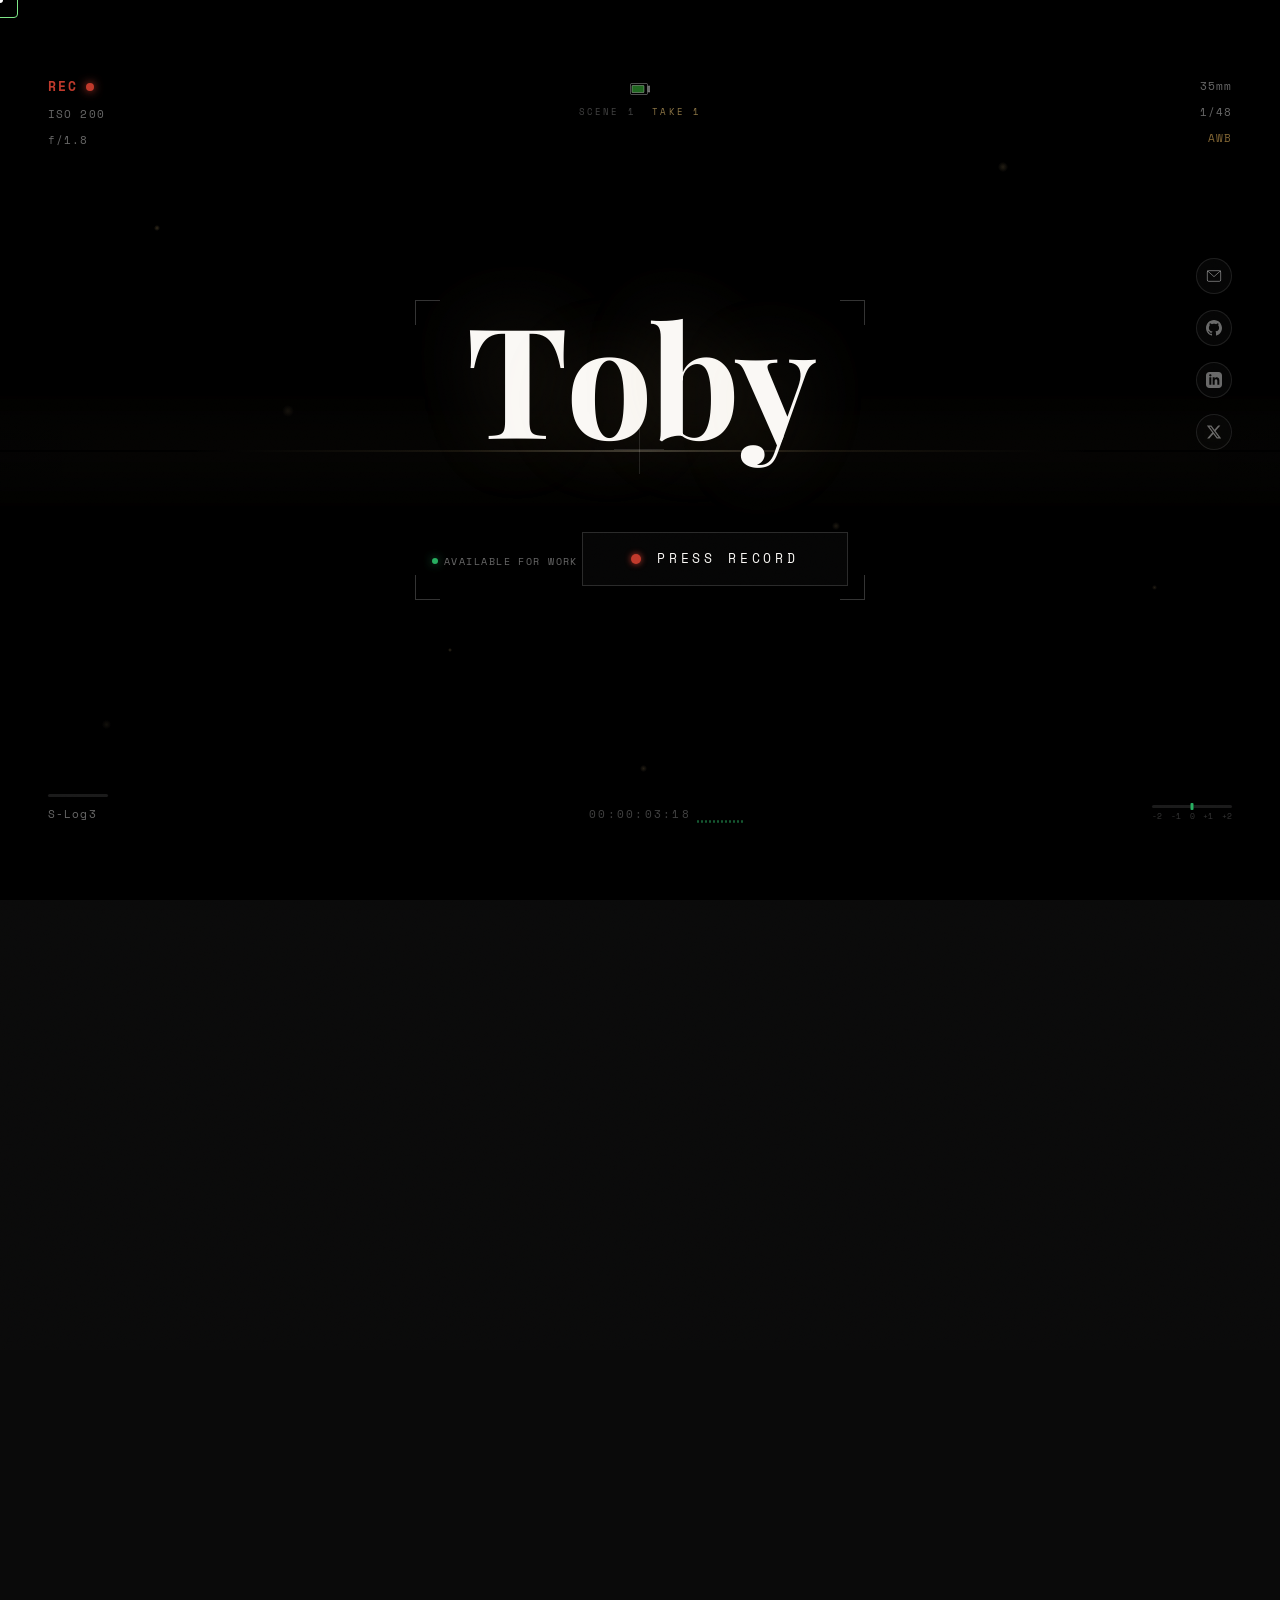
==== commit 90898d85: "Add love letter and get-well-soon mini websites, enhance v4 viewfinder - for-my-love/: Interactive l" ====
--- a/v4/index.html
+++ b/v4/index.html
@@ -59,6 +59,20 @@
     <div class="viewfinder__scanlines" aria-hidden="true"></div>
     <!-- Vignette -->
     <div class="viewfinder__vignette" aria-hidden="true"></div>
+    <!-- Anamorphic lens flare -->
+    <div class="viewfinder__flare" aria-hidden="true"></div>
+
+    <!-- Bokeh particles -->
+    <div class="viewfinder__bokeh" aria-hidden="true">
+      <span class="viewfinder__bokeh-dot" style="--bx:12%;--by:25%;--bs:6px;--bd:7s;--bo:0.3"></span>
+      <span class="viewfinder__bokeh-dot" style="--bx:78%;--by:18%;--bs:10px;--bd:9s;--bo:0.2"></span>
+      <span class="viewfinder__bokeh-dot" style="--bx:35%;--by:72%;--bs:4px;--bd:6s;--bo:0.25"></span>
+      <span class="viewfinder__bokeh-dot" style="--bx:65%;--by:58%;--bs:8px;--bd:11s;--bo:0.15"></span>
+      <span class="viewfinder__bokeh-dot" style="--bx:90%;--by:65%;--bs:5px;--bd:8s;--bo:0.2"></span>
+      <span class="viewfinder__bokeh-dot" style="--bx:22%;--by:45%;--bs:12px;--bd:13s;--bo:0.1"></span>
+      <span class="viewfinder__bokeh-dot" style="--bx:50%;--by:85%;--bs:7px;--bd:10s;--bo:0.18"></span>
+      <span class="viewfinder__bokeh-dot" style="--bx:8%;--by:80%;--bs:9px;--bd:12s;--bo:0.12"></span>
+    </div>
 
     <div class="viewfinder__hud">
       <div class="viewfinder__top-left">
@@ -93,6 +107,17 @@
           <span>-2</span><span>-1</span><span>0</span><span>+1</span><span>+2</span>
         </div>
       </div>
+      <!-- Audio waveform -->
+      <div class="viewfinder__waveform">
+        <span></span><span></span><span></span><span></span><span></span>
+        <span></span><span></span><span></span><span></span><span></span>
+        <span></span><span></span>
+      </div>
+      <!-- Scene / Take label -->
+      <div class="viewfinder__slate">
+        <span class="viewfinder__slate-scene">SCENE 1</span>
+        <span class="viewfinder__slate-take">TAKE 1</span>
+      </div>
     </div>
 
     <div class="viewfinder__bg">
@@ -103,13 +128,40 @@
     <div class="viewfinder__letterbox viewfinder__letterbox--top"></div>
     <div class="viewfinder__letterbox viewfinder__letterbox--bottom"></div>
 
+    <!-- Director's slate clap overlay -->
+    <div class="viewfinder__clap" id="viewfinder-clap" aria-hidden="true">
+      <div class="viewfinder__clap-top"></div>
+      <div class="viewfinder__clap-bottom"></div>
+    </div>
+
     <div class="viewfinder__content">
       <h1 class="viewfinder__name" id="viewfinder-name"></h1>
       <p class="viewfinder__role" id="viewfinder-role"></p>
+      <!-- Available badge -->
+      <div class="viewfinder__avail">
+        <span class="viewfinder__avail-dot"></span>
+        Available for work
+      </div>
       <button class="viewfinder__enter magnetic" id="enter-btn">
         <span class="viewfinder__enter-icon"></span>
         <span class="viewfinder__enter-text">PRESS RECORD</span>
       </button>
+    </div>
+
+    <!-- Contact quick links -->
+    <div class="viewfinder__contact">
+      <a href="mailto:anani.tobi@gmail.com" class="viewfinder__contact-link magnetic" aria-label="Email">
+        <svg width="16" height="16" viewBox="0 0 24 24" fill="none" stroke="currentColor" stroke-width="1.5"><rect x="2" y="4" width="20" height="16" rx="2"/><path d="M22 4L12 13 2 4"/></svg>
+      </a>
+      <a href="https://github.com/oluwatobiloba2000" target="_blank" rel="noopener noreferrer" class="viewfinder__contact-link magnetic" aria-label="GitHub">
+        <svg width="16" height="16" viewBox="0 0 24 24" fill="currentColor"><path d="M12 0c-6.626 0-12 5.373-12 12 0 5.302 3.438 9.8 8.207 11.387.599.111.793-.261.793-.577v-2.234c-3.338.726-4.033-1.416-4.033-1.416-.546-1.387-1.333-1.756-1.333-1.756-1.089-.745.083-.729.083-.729 1.205.084 1.839 1.237 1.839 1.237 1.07 1.834 2.807 1.304 3.492.997.107-.775.418-1.305.762-1.604-2.665-.305-5.467-1.334-5.467-5.931 0-1.311.469-2.381 1.236-3.221-.124-.303-.535-1.524.117-3.176 0 0 1.008-.322 3.301 1.23.957-.266 1.983-.399 3.003-.404 1.02.005 2.047.138 3.006.404 2.291-1.552 3.297-1.23 3.297-1.23.653 1.653.242 2.874.118 3.176.77.84 1.235 1.911 1.235 3.221 0 4.609-2.807 5.624-5.479 5.921.43.372.823 1.102.823 2.222v3.293c0 .319.192.694.801.576 4.765-1.589 8.199-6.086 8.199-11.386 0-6.627-5.373-12-12-12z"/></svg>
+      </a>
+      <a href="https://www.linkedin.com/in/anani-oluwatobi/" target="_blank" rel="noopener noreferrer" class="viewfinder__contact-link magnetic" aria-label="LinkedIn">
+        <svg width="16" height="16" viewBox="0 0 24 24" fill="currentColor"><path d="M19 0h-14c-2.761 0-5 2.239-5 5v14c0 2.761 2.239 5 5 5h14c2.762 0 5-2.239 5-5v-14c0-2.761-2.238-5-5-5zm-11 19h-3v-11h3v11zm-1.5-12.268c-.966 0-1.75-.79-1.75-1.764s.784-1.764 1.75-1.764 1.75.79 1.75 1.764-.783 1.764-1.75 1.764zm13.5 12.268h-3v-5.604c0-3.368-4-3.113-4 0v5.604h-3v-11h3v1.765c1.396-2.586 7-2.777 7 2.476v6.759z"/></svg>
+      </a>
+      <a href="https://twitter.com/Anani_oluwatobi" target="_blank" rel="noopener noreferrer" class="viewfinder__contact-link magnetic" aria-label="X / Twitter">
+        <svg width="16" height="16" viewBox="0 0 24 24" fill="currentColor"><path d="M18.244 2.25h3.308l-7.227 8.26 8.502 11.24H16.17l-5.214-6.817L4.99 21.75H1.68l7.73-8.835L1.254 2.25H8.08l4.713 6.231zm-1.161 17.52h1.833L7.084 4.126H5.117z"/></svg>
+      </a>
     </div>
 
     <div class="viewfinder__timecode" id="viewfinder-timecode">00:00:00:00</div>
--- a/v4/css/style.css
+++ b/v4/css/style.css
@@ -582,6 +582,245 @@
   to { opacity: 1; transform: translateY(0); }
 }
 
+/* ─── Anamorphic Lens Flare ───────────────────── */
+.viewfinder__flare {
+  position: absolute;
+  top: 50%;
+  left: -20%;
+  right: -20%;
+  height: 2px;
+  z-index: 2;
+  pointer-events: none;
+  background: linear-gradient(
+    90deg,
+    transparent 0%,
+    rgba(200, 169, 110, 0) 25%,
+    rgba(200, 169, 110, 0.12) 40%,
+    rgba(255, 240, 200, 0.25) 50%,
+    rgba(200, 169, 110, 0.12) 60%,
+    rgba(200, 169, 110, 0) 75%,
+    transparent 100%
+  );
+  box-shadow: 0 0 60px 20px rgba(200, 169, 110, 0.04);
+  animation: flare-drift 8s ease-in-out infinite;
+  opacity: 0;
+  animation: flare-appear 2s ease 1.5s forwards, flare-drift 8s ease-in-out 1.5s infinite;
+}
+
+@keyframes flare-appear {
+  to { opacity: 1; }
+}
+
+@keyframes flare-drift {
+  0%, 100% { transform: translateY(0) scaleX(1); }
+  30% { transform: translateY(-20px) scaleX(1.05); }
+  70% { transform: translateY(15px) scaleX(0.95); }
+}
+
+/* ─── Bokeh Particles ─────────────────────────── */
+.viewfinder__bokeh {
+  position: absolute;
+  inset: 0;
+  z-index: 2;
+  pointer-events: none;
+  overflow: hidden;
+}
+
+.viewfinder__bokeh-dot {
+  position: absolute;
+  left: var(--bx);
+  top: var(--by);
+  width: var(--bs);
+  height: var(--bs);
+  border-radius: 50%;
+  background: radial-gradient(circle, rgba(200, 169, 110, var(--bo)) 0%, transparent 70%);
+  animation: bokeh-float var(--bd) ease-in-out infinite;
+}
+
+@keyframes bokeh-float {
+  0%, 100% { transform: translate(0, 0) scale(1); opacity: 1; }
+  25% { transform: translate(15px, -20px) scale(1.2); opacity: 0.7; }
+  50% { transform: translate(-10px, -35px) scale(0.8); opacity: 1; }
+  75% { transform: translate(20px, -15px) scale(1.1); opacity: 0.6; }
+}
+
+/* ─── Audio Waveform ──────────────────────────── */
+.viewfinder__waveform {
+  position: absolute;
+  bottom: clamp(4rem, 6vw, 5rem);
+  left: 50%;
+  transform: translateX(calc(-50% + 80px));
+  display: flex;
+  align-items: flex-end;
+  gap: 2px;
+  height: 16px;
+}
+
+.viewfinder__waveform span {
+  display: block;
+  width: 2px;
+  height: 3px;
+  background: var(--clr-green);
+  opacity: 0.5;
+  border-radius: 1px;
+  animation: waveform-pulse 0.8s ease-in-out infinite;
+}
+
+.viewfinder__waveform span:nth-child(1)  { animation-delay: 0s;    }
+.viewfinder__waveform span:nth-child(2)  { animation-delay: 0.06s; }
+.viewfinder__waveform span:nth-child(3)  { animation-delay: 0.12s; }
+.viewfinder__waveform span:nth-child(4)  { animation-delay: 0.18s; }
+.viewfinder__waveform span:nth-child(5)  { animation-delay: 0.24s; }
+.viewfinder__waveform span:nth-child(6)  { animation-delay: 0.30s; }
+.viewfinder__waveform span:nth-child(7)  { animation-delay: 0.36s; }
+.viewfinder__waveform span:nth-child(8)  { animation-delay: 0.42s; }
+.viewfinder__waveform span:nth-child(9)  { animation-delay: 0.48s; }
+.viewfinder__waveform span:nth-child(10) { animation-delay: 0.54s; }
+.viewfinder__waveform span:nth-child(11) { animation-delay: 0.60s; }
+.viewfinder__waveform span:nth-child(12) { animation-delay: 0.66s; }
+
+@keyframes waveform-pulse {
+  0%, 100% { height: 3px; opacity: 0.3; }
+  50% { height: 14px; opacity: 0.7; }
+}
+
+/* ─── Scene / Take Slate ──────────────────────── */
+.viewfinder__slate {
+  position: absolute;
+  top: clamp(4rem, 6vw, 5rem);
+  left: 50%;
+  transform: translateX(-50%);
+  margin-top: 28px;
+  display: flex;
+  gap: var(--space-md);
+  font-family: var(--ff-mono);
+  font-size: 0.55rem;
+  letter-spacing: 0.25em;
+  color: rgba(255, 255, 255, 0.25);
+  white-space: nowrap;
+}
+
+.viewfinder__slate-scene { text-transform: uppercase; }
+.viewfinder__slate-take { color: var(--clr-accent-dim); }
+
+/* ─── Available Badge ─────────────────────────── */
+.viewfinder__avail {
+  display: inline-flex;
+  align-items: center;
+  gap: 6px;
+  font-family: var(--ff-mono);
+  font-size: 0.6rem;
+  color: rgba(255, 255, 255, 0.4);
+  letter-spacing: 0.15em;
+  text-transform: uppercase;
+  margin-bottom: var(--space-xl);
+  opacity: 0;
+  animation: fade-up 0.8s ease 2s forwards;
+}
+
+.viewfinder__avail-dot {
+  width: 6px;
+  height: 6px;
+  border-radius: 50%;
+  background: var(--clr-green);
+  box-shadow: 0 0 8px rgba(39, 174, 96, 0.6);
+  animation: avail-pulse 2s ease infinite;
+}
+
+@keyframes avail-pulse {
+  0%, 100% { opacity: 1; box-shadow: 0 0 8px rgba(39, 174, 96, 0.6); }
+  50% { opacity: 0.6; box-shadow: 0 0 16px rgba(39, 174, 96, 0.3); }
+}
+
+/* ─── Contact Quick Links ─────────────────────── */
+.viewfinder__contact {
+  position: absolute;
+  right: clamp(1.5rem, 4vw, 3rem);
+  bottom: 50%;
+  transform: translateY(50%);
+  z-index: 8;
+  display: flex;
+  flex-direction: column;
+  gap: var(--space-md);
+  opacity: 0;
+  animation: fade-up 0.8s ease 2.6s forwards;
+}
+
+.viewfinder__contact-link {
+  display: flex;
+  align-items: center;
+  justify-content: center;
+  width: 36px;
+  height: 36px;
+  border-radius: 50%;
+  border: 1px solid rgba(255, 255, 255, 0.1);
+  background: rgba(255, 255, 255, 0.02);
+  backdrop-filter: blur(8px);
+  color: rgba(255, 255, 255, 0.4);
+  transition: var(--transition);
+  pointer-events: auto;
+}
+
+.viewfinder__contact-link:hover {
+  border-color: var(--clr-accent);
+  color: var(--clr-accent);
+  box-shadow: 0 0 20px rgba(200, 169, 110, 0.15);
+  transform: scale(1.15);
+}
+
+/* ─── Director's Slate Clap ───────────────────── */
+.viewfinder__clap {
+  position: absolute;
+  inset: 0;
+  z-index: 20;
+  pointer-events: none;
+  opacity: 0;
+}
+
+.viewfinder__clap.active {
+  opacity: 1;
+}
+
+.viewfinder__clap-top,
+.viewfinder__clap-bottom {
+  position: absolute;
+  left: 0;
+  right: 0;
+  height: 50%;
+  background: #111;
+}
+
+.viewfinder__clap-top {
+  top: 0;
+  transform-origin: bottom center;
+  border-bottom: 3px solid var(--clr-accent);
+}
+
+.viewfinder__clap-bottom {
+  bottom: 0;
+  border-top: 3px solid var(--clr-accent);
+}
+
+.viewfinder__clap.active .viewfinder__clap-top {
+  animation: clap-top 0.3s ease-in forwards;
+}
+
+.viewfinder__clap.active .viewfinder__clap-bottom {
+  animation: clap-bottom 0.3s ease-in forwards;
+}
+
+@keyframes clap-top {
+  0% { transform: scaleY(0); }
+  50% { transform: scaleY(1); }
+  100% { transform: scaleY(0); }
+}
+
+@keyframes clap-bottom {
+  0% { transform: scaleY(0); }
+  50% { transform: scaleY(1); }
+  100% { transform: scaleY(0); }
+}
+
 /* ═══════════════════════════════════════════════
    MAIN SITE
    ═══════════════════════════════════════════════ */
@@ -1947,6 +2186,10 @@
   .experiment__controls { flex-direction: column; }
   .footer__inner { flex-direction: column; text-align: center; gap: var(--space-md); }
   .viewfinder__name { font-size: clamp(3rem, 15vw, 5rem); }
+  .viewfinder__contact { display: none; }
+  .viewfinder__waveform { display: none; }
+  .viewfinder__flare { display: none; }
+  .viewfinder__slate { display: none; }
   .skills-constellation { height: 250px; }
   .scroll-progress { display: none; }
   .credits-marquee__track { animation-duration: 15s; }
@@ -1977,5 +2220,8 @@
   .reveal { opacity: 1; transform: none; }
   .viewfinder__bg-img { animation: none; }
   .viewfinder__scanlines { display: none; }
+  .viewfinder__bokeh { display: none; }
+  .viewfinder__flare { display: none; }
+  .viewfinder__waveform span { animation: none; height: 6px; }
   .credits-marquee { display: none; }
 }
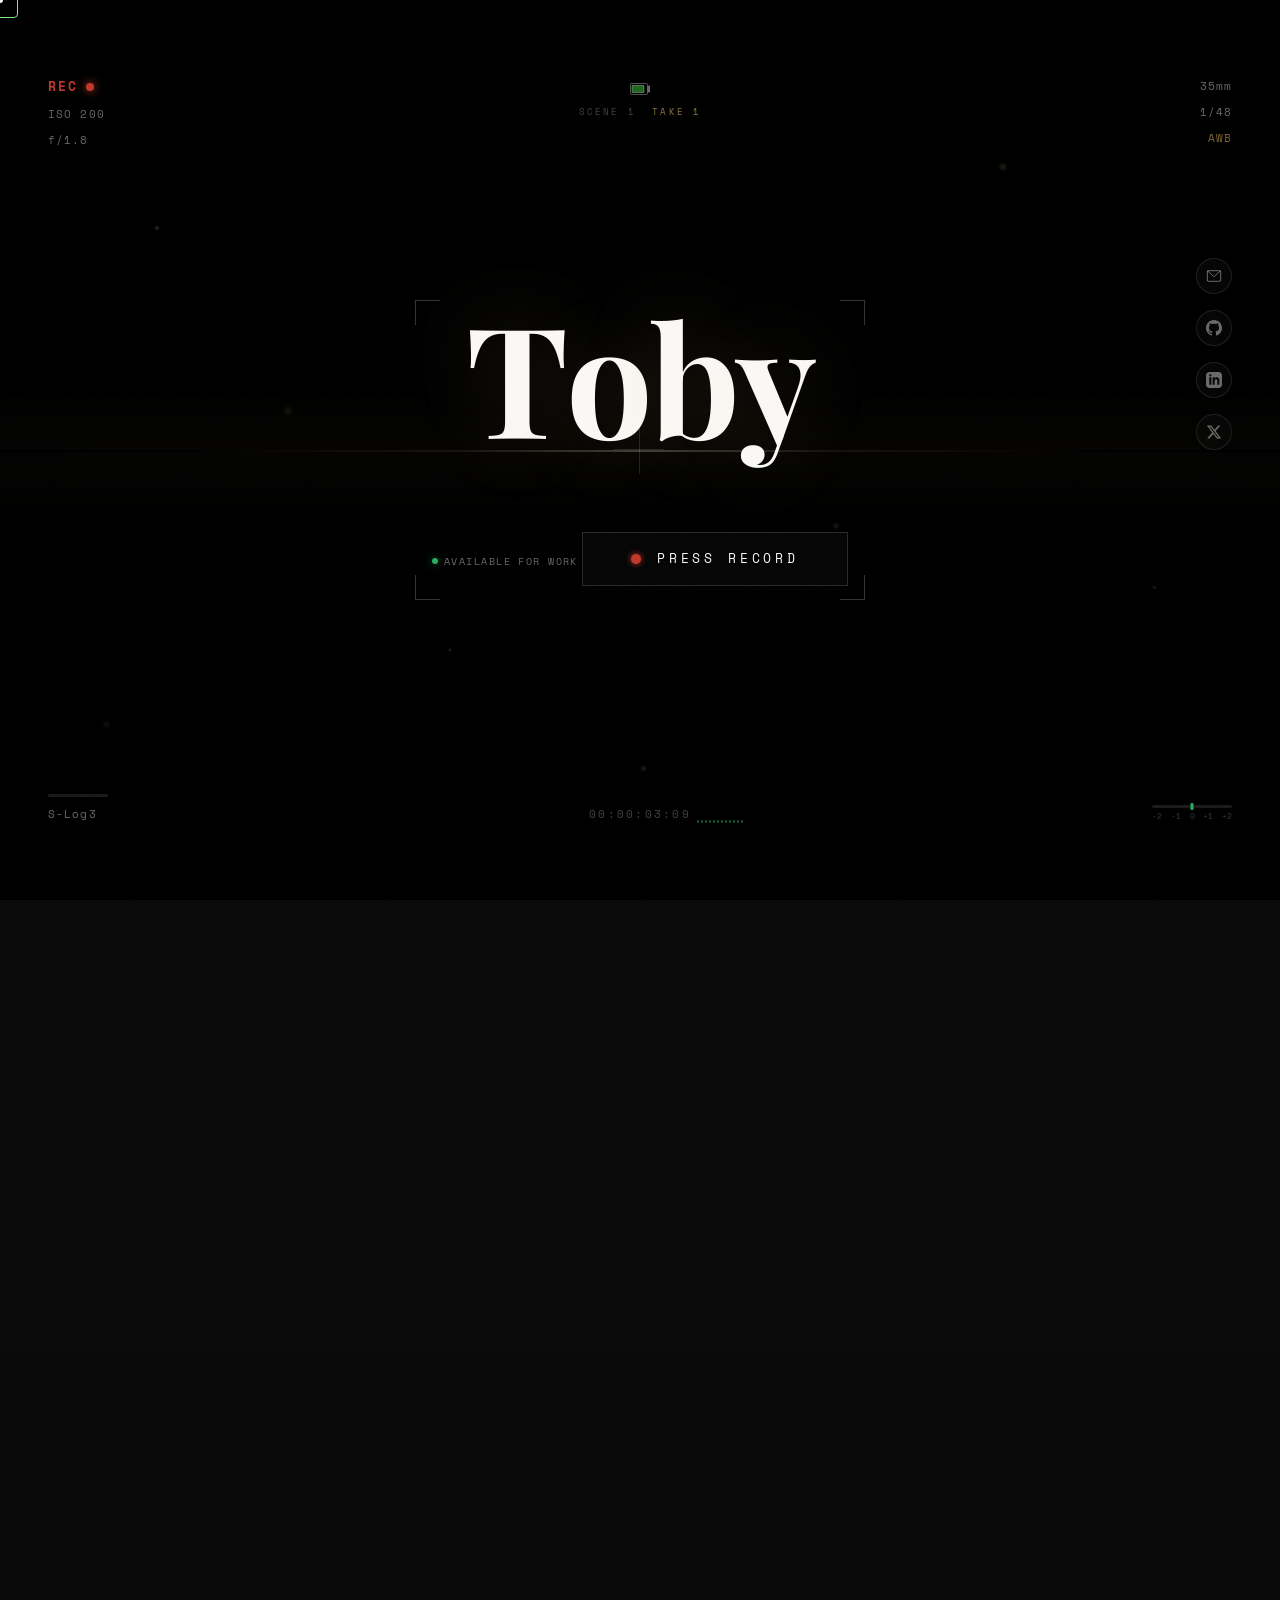
==== commit a1d2fc21: "Update GitHub profile links to anani-oluwatobi" ====
--- a/v4/index.html
+++ b/v4/index.html
@@ -153,7 +153,7 @@
       <a href="mailto:anani.tobi@gmail.com" class="viewfinder__contact-link magnetic" aria-label="Email">
         <svg width="16" height="16" viewBox="0 0 24 24" fill="none" stroke="currentColor" stroke-width="1.5"><rect x="2" y="4" width="20" height="16" rx="2"/><path d="M22 4L12 13 2 4"/></svg>
       </a>
-      <a href="https://github.com/oluwatobiloba2000" target="_blank" rel="noopener noreferrer" class="viewfinder__contact-link magnetic" aria-label="GitHub">
+      <a href="https://github.com/anani-oluwatobi" target="_blank" rel="noopener noreferrer" class="viewfinder__contact-link magnetic" aria-label="GitHub">
         <svg width="16" height="16" viewBox="0 0 24 24" fill="currentColor"><path d="M12 0c-6.626 0-12 5.373-12 12 0 5.302 3.438 9.8 8.207 11.387.599.111.793-.261.793-.577v-2.234c-3.338.726-4.033-1.416-4.033-1.416-.546-1.387-1.333-1.756-1.333-1.756-1.089-.745.083-.729.083-.729 1.205.084 1.839 1.237 1.839 1.237 1.07 1.834 2.807 1.304 3.492.997.107-.775.418-1.305.762-1.604-2.665-.305-5.467-1.334-5.467-5.931 0-1.311.469-2.381 1.236-3.221-.124-.303-.535-1.524.117-3.176 0 0 1.008-.322 3.301 1.23.957-.266 1.983-.399 3.003-.404 1.02.005 2.047.138 3.006.404 2.291-1.552 3.297-1.23 3.297-1.23.653 1.653.242 2.874.118 3.176.77.84 1.235 1.911 1.235 3.221 0 4.609-2.807 5.624-5.479 5.921.43.372.823 1.102.823 2.222v3.293c0 .319.192.694.801.576 4.765-1.589 8.199-6.086 8.199-11.386 0-6.627-5.373-12-12-12z"/></svg>
       </a>
       <a href="https://www.linkedin.com/in/anani-oluwatobi/" target="_blank" rel="noopener noreferrer" class="viewfinder__contact-link magnetic" aria-label="LinkedIn">
@@ -353,7 +353,7 @@
                 <span class="project-module__tag">GraphQL</span>
               </div>
               <div class="project-module__links">
-                <a href="https://github.com/oluwatobiloba2000/Todoly" target="_blank" rel="noopener noreferrer" class="project-module__link">Code</a>
+                <a href="https://github.com/anani-oluwatobi/Todoly" target="_blank" rel="noopener noreferrer" class="project-module__link">Code</a>
                 <a href="https://todoly-app.netlify.app/" target="_blank" rel="noopener noreferrer" class="project-module__link magnetic">
                   Live <svg width="12" height="12" viewBox="0 0 24 24" fill="none" stroke="currentColor" stroke-width="2"><path d="M7 17L17 7M17 7H7M17 7V17"/></svg>
                 </a>
@@ -378,7 +378,7 @@
                 <span class="project-module__tag">PostgreSQL</span>
               </div>
               <div class="project-module__links">
-                <a href="https://github.com/oluwatobiloba2000/team-work" target="_blank" rel="noopener noreferrer" class="project-module__link">Code</a>
+                <a href="https://github.com/anani-oluwatobi/team-work" target="_blank" rel="noopener noreferrer" class="project-module__link">Code</a>
                 <a href="https://teamily.netlify.app/" target="_blank" rel="noopener noreferrer" class="project-module__link magnetic">
                   Live <svg width="12" height="12" viewBox="0 0 24 24" fill="none" stroke="currentColor" stroke-width="2"><path d="M7 17L17 7M17 7H7M17 7V17"/></svg>
                 </a>
@@ -402,7 +402,7 @@
                 <span class="project-module__tag">OpenWeather</span>
               </div>
               <div class="project-module__links">
-                <a href="https://github.com/oluwatobiloba2000" target="_blank" rel="noopener noreferrer" class="project-module__link">Code</a>
+                <a href="https://github.com/anani-oluwatobi" target="_blank" rel="noopener noreferrer" class="project-module__link">Code</a>
               </div>
             </div>
           </article>
@@ -417,7 +417,7 @@
                 <span class="project-module__tag">Express</span>
               </div>
               <div class="project-module__links">
-                <a href="https://github.com/oluwatobiloba2000/trimer" target="_blank" rel="noopener noreferrer" class="project-module__link">Code</a>
+                <a href="https://github.com/anani-oluwatobi/trimer" target="_blank" rel="noopener noreferrer" class="project-module__link">Code</a>
               </div>
             </div>
           </article>
@@ -794,7 +794,7 @@
               <div class="final-scene__block">
                 <h3>Socials</h3>
                 <div class="final-scene__socials">
-                  <a href="https://github.com/oluwatobiloba2000" target="_blank" rel="noopener noreferrer" aria-label="GitHub" class="magnetic">
+                  <a href="https://github.com/anani-oluwatobi" target="_blank" rel="noopener noreferrer" aria-label="GitHub" class="magnetic">
                     <svg width="22" height="22" viewBox="0 0 24 24" fill="currentColor"><path d="M12 0c-6.626 0-12 5.373-12 12 0 5.302 3.438 9.8 8.207 11.387.599.111.793-.261.793-.577v-2.234c-3.338.726-4.033-1.416-4.033-1.416-.546-1.387-1.333-1.756-1.333-1.756-1.089-.745.083-.729.083-.729 1.205.084 1.839 1.237 1.839 1.237 1.07 1.834 2.807 1.304 3.492.997.107-.775.418-1.305.762-1.604-2.665-.305-5.467-1.334-5.467-5.931 0-1.311.469-2.381 1.236-3.221-.124-.303-.535-1.524.117-3.176 0 0 1.008-.322 3.301 1.23.957-.266 1.983-.399 3.003-.404 1.02.005 2.047.138 3.006.404 2.291-1.552 3.297-1.23 3.297-1.23.653 1.653.242 2.874.118 3.176.77.84 1.235 1.911 1.235 3.221 0 4.609-2.807 5.624-5.479 5.921.43.372.823 1.102.823 2.222v3.293c0 .319.192.694.801.576 4.765-1.589 8.199-6.086 8.199-11.386 0-6.627-5.373-12-12-12z"/></svg>
                   </a>
                   <a href="https://twitter.com/Anani_oluwatobi" target="_blank" rel="noopener noreferrer" aria-label="Twitter" class="magnetic">
